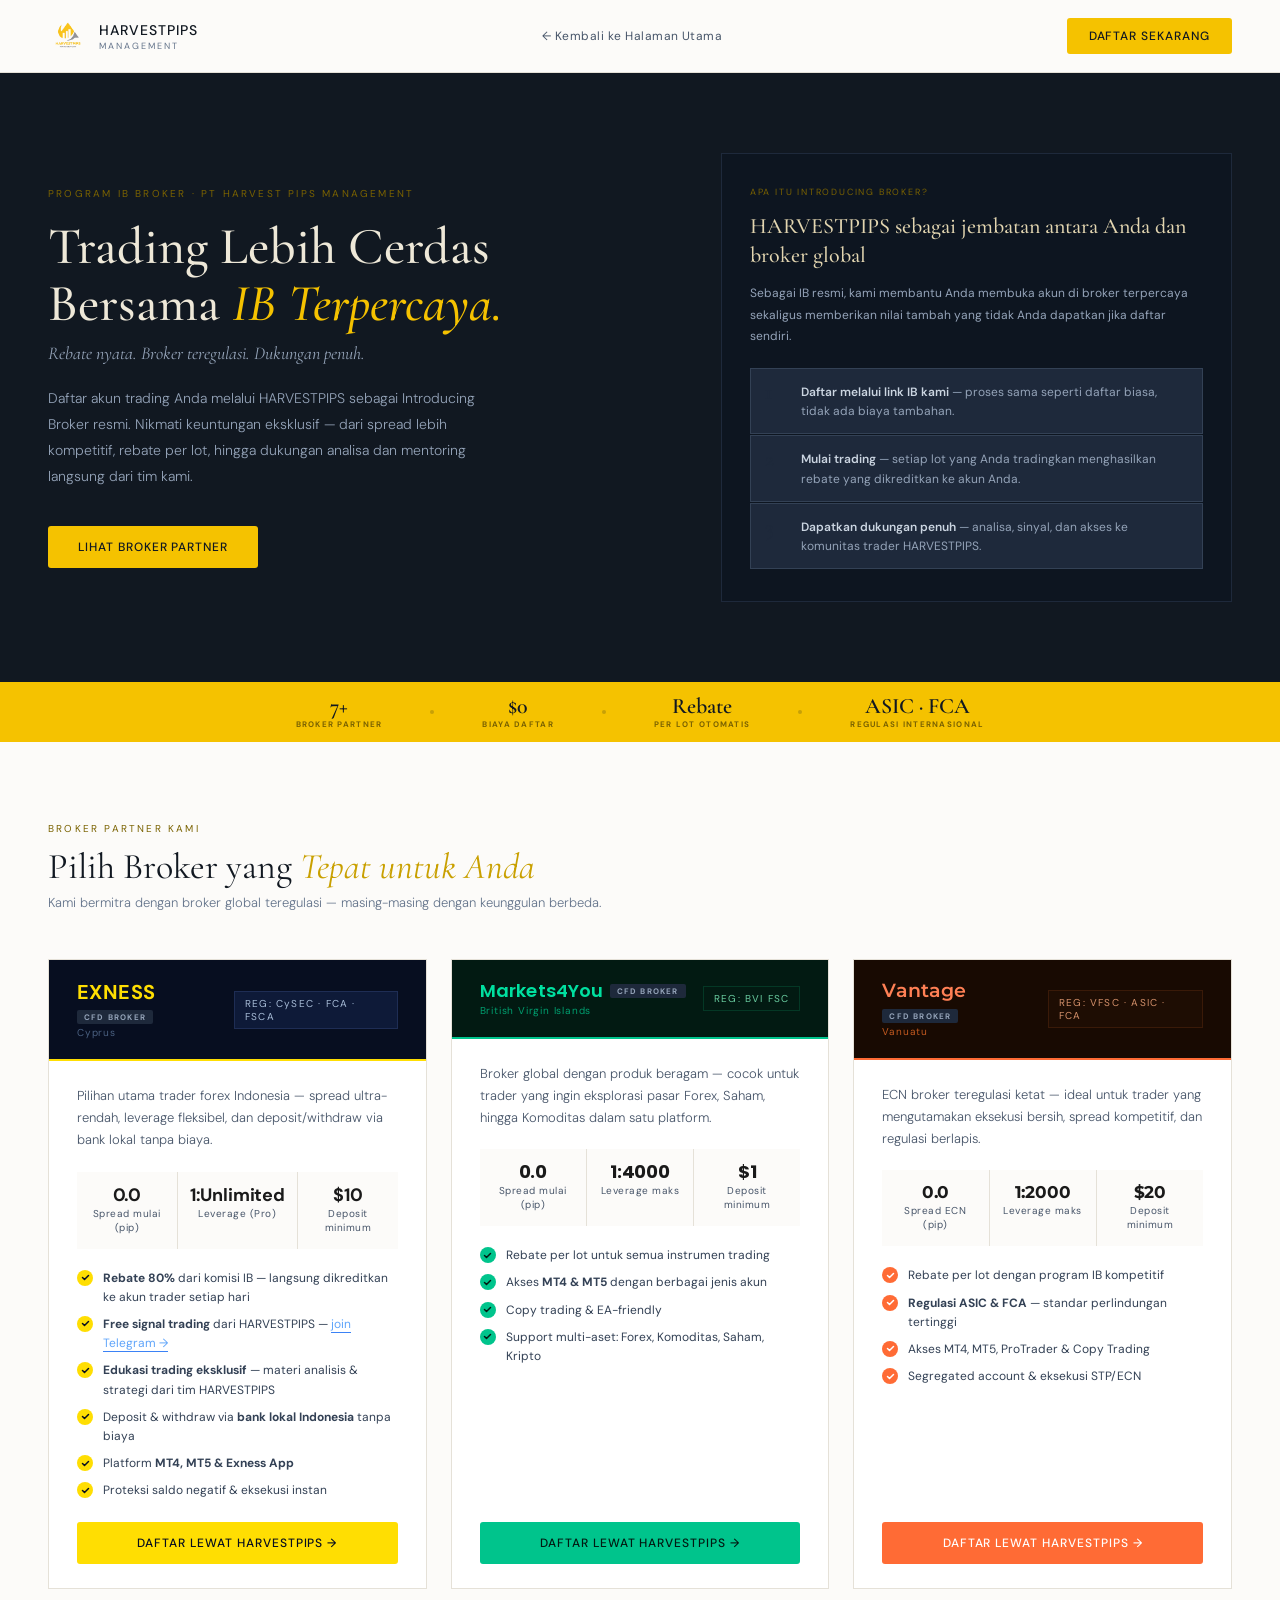
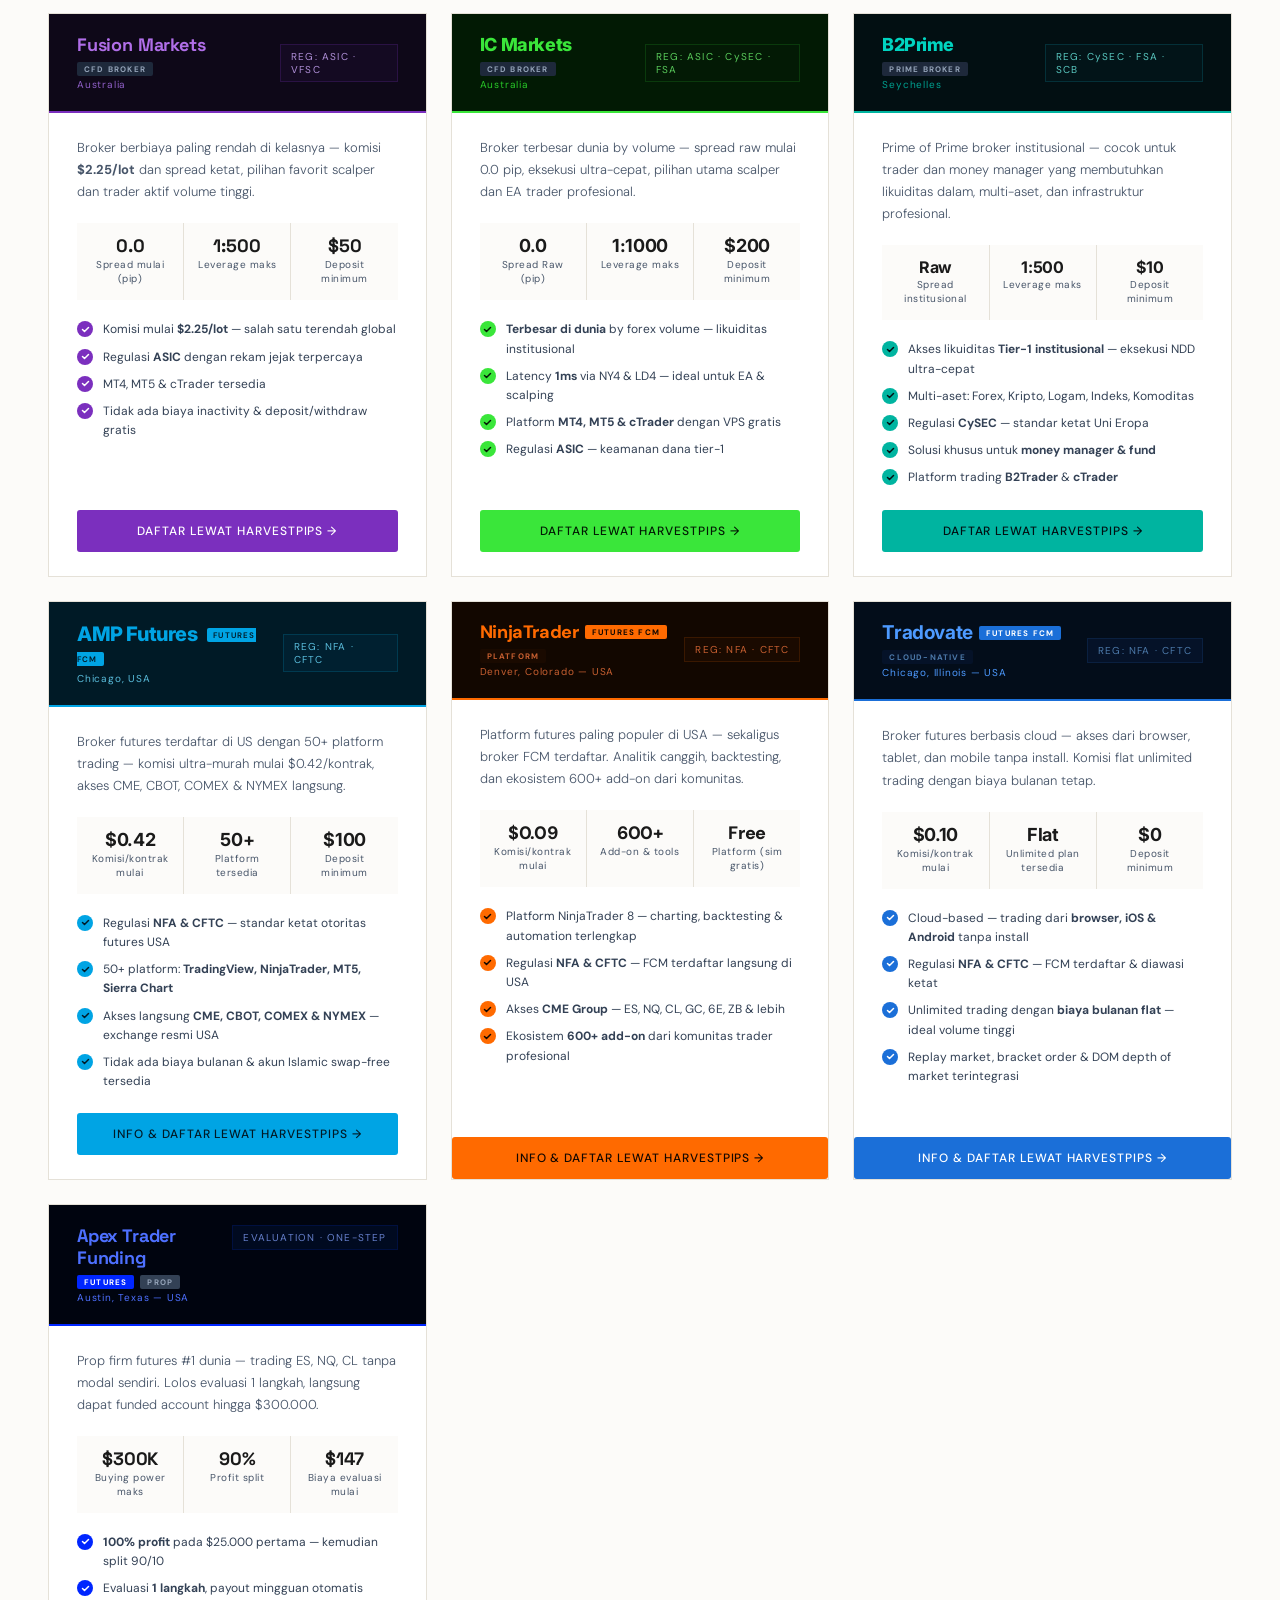
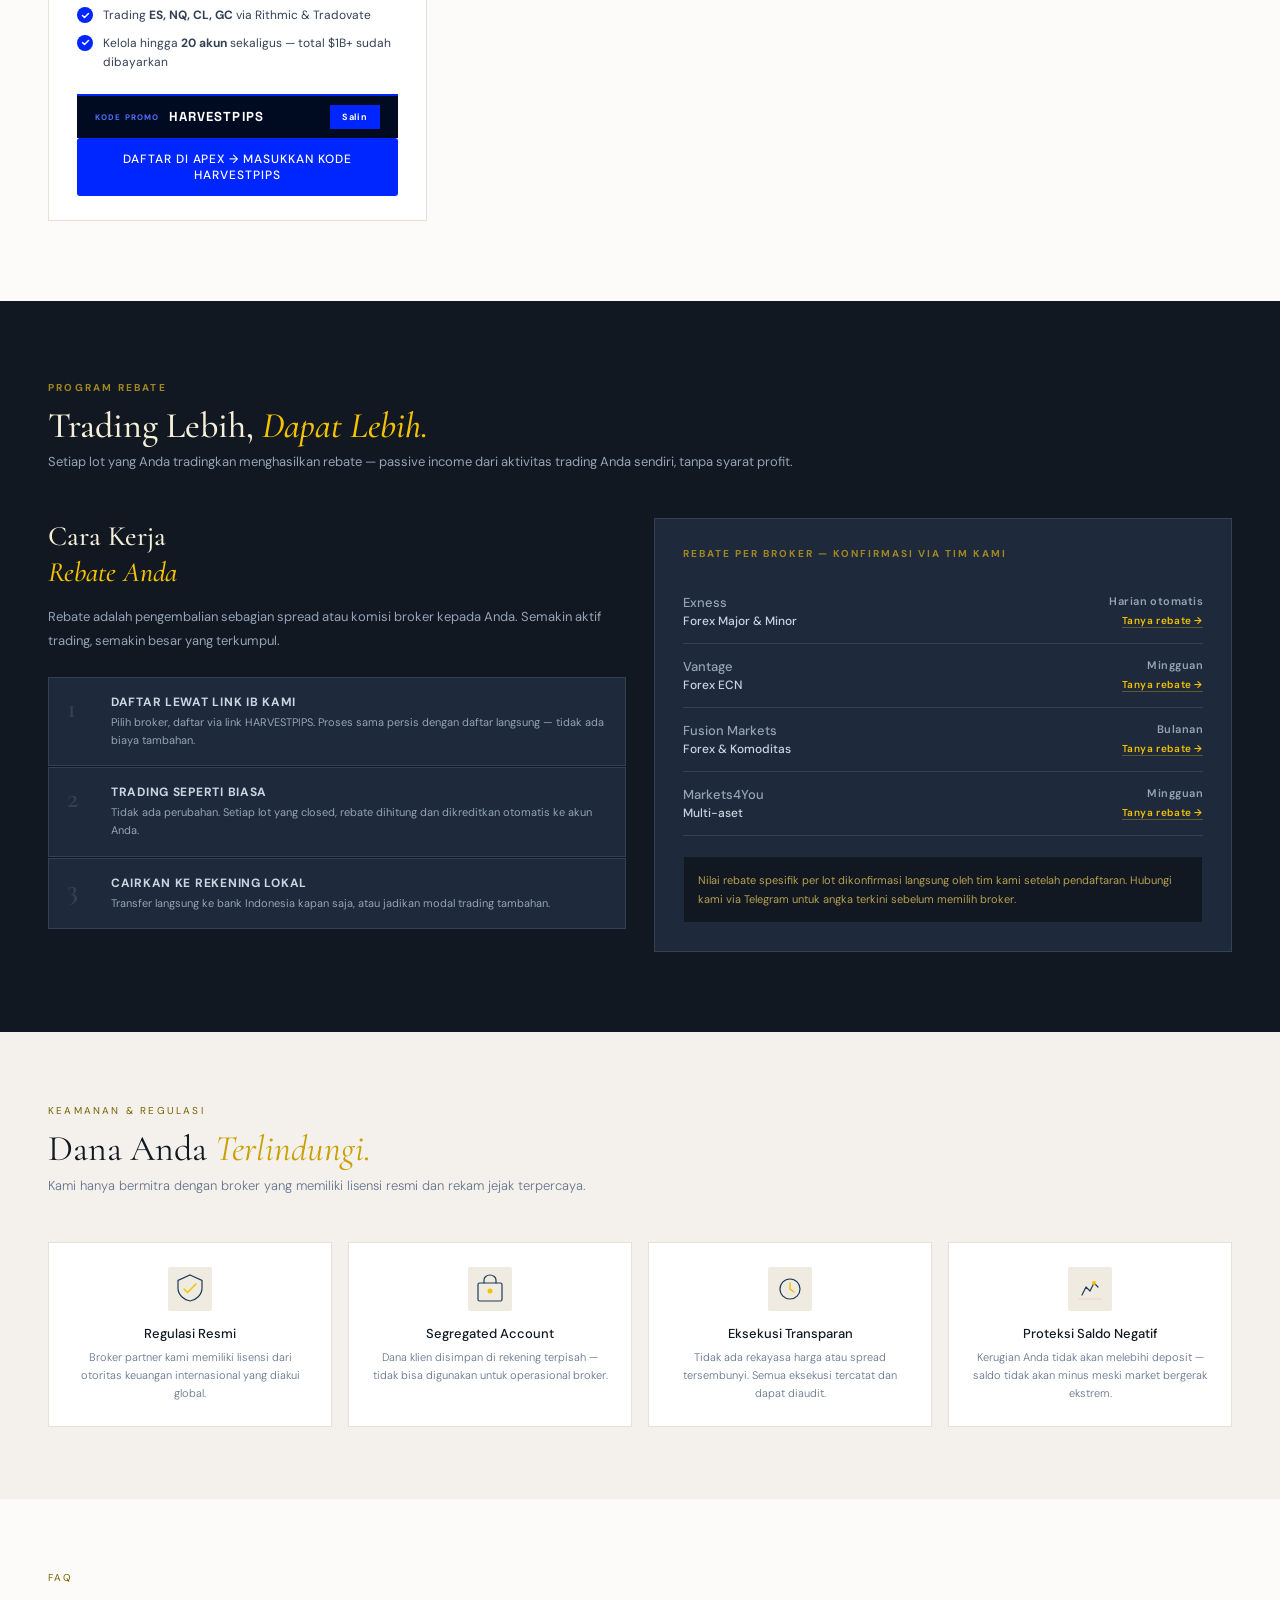
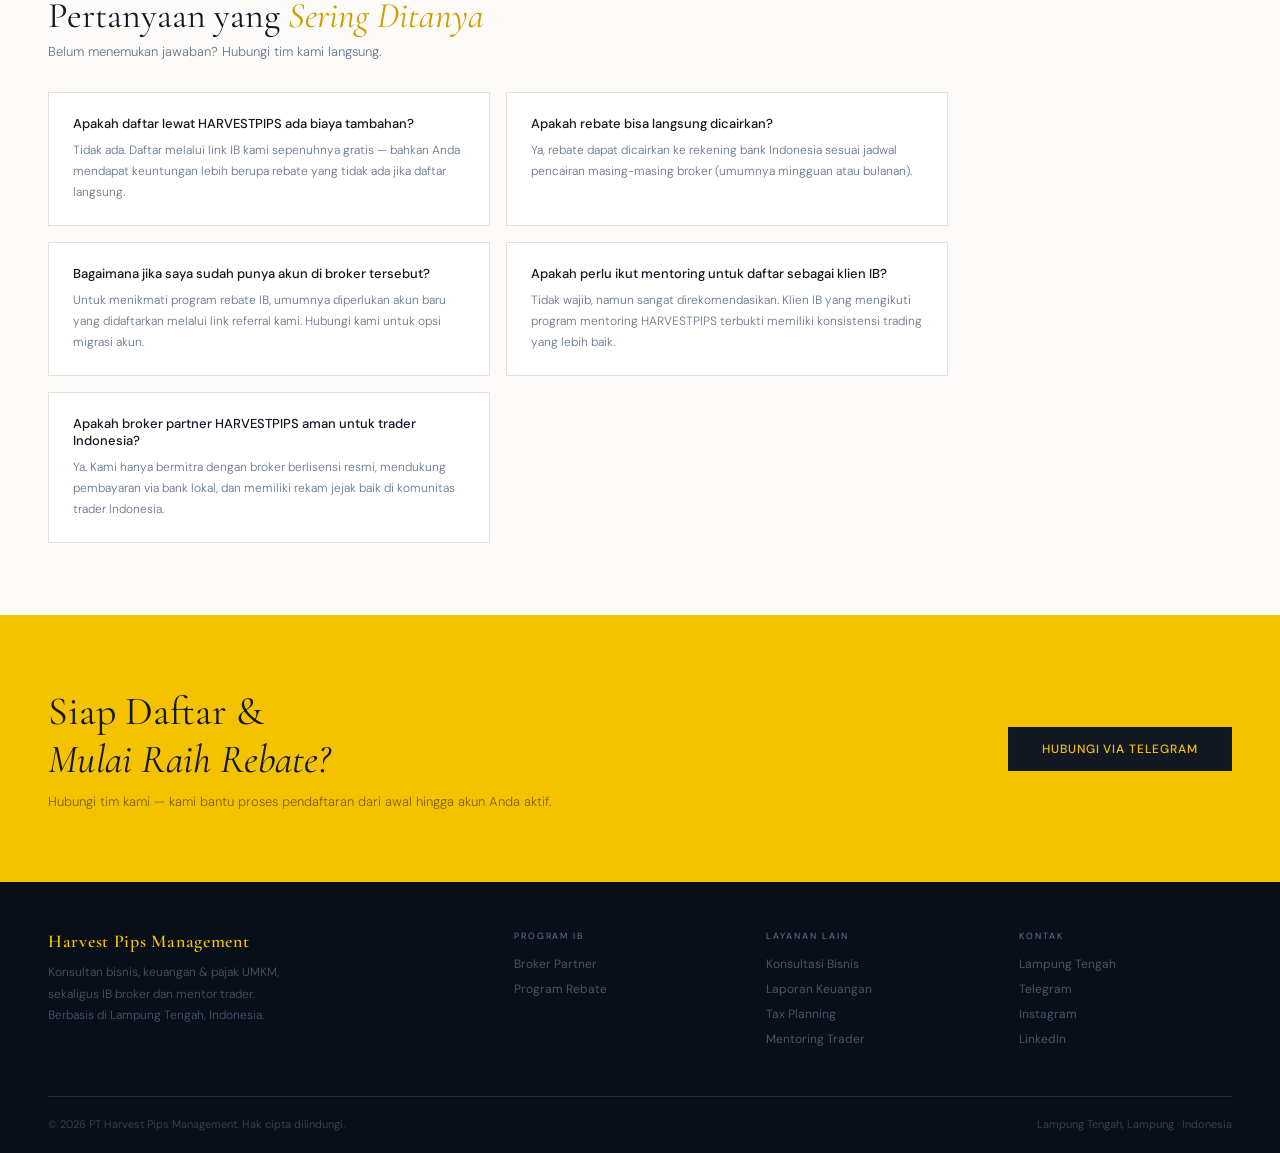
==== public/ib-broker.html @ 9d8c5330 "Update ib-broker.html" ====
<!DOCTYPE html>
<html lang="id">
<head>
  <meta charset="UTF-8" />
  <meta name="viewport" content="width=device-width, initial-scale=1.0" />
  <title>Program IB Broker — PT Harvest Pips Management</title>
  <meta name="description" content="Daftar trading melalui Harvest Pips Management sebagai Introducing Broker resmi. Dapatkan rebate, spread kompetitif, dan dukungan penuh dari tim profesional." />
  <link rel="preconnect" href="https://fonts.googleapis.com" />
  <link rel="preconnect" href="https://fonts.gstatic.com" crossorigin />
  <link href="https://fonts.googleapis.com/css2?family=Cormorant+Garamond:ital,wght@0,400;0,500;0,600;1,400;1,600&family=DM+Sans:opsz,wght@9..40,300;9..40,400;9..40,500;9..40,700;9..40,800&family=Barlow+Condensed:wght@700;800&family=Poppins:wght@600;700&family=Montserrat:wght@700;800&family=Space+Grotesk:wght@600;700&family=Inter:wght@600;700;800&display=swap" rel="stylesheet" />

  <style>
    *, *::before, *::after { box-sizing: border-box; margin: 0; padding: 0; }
    html { scroll-behavior: smooth; }
    body {
      font-family: 'DM Sans', sans-serif;
      background: var(--cream);
      color: #1A1A1A;
      -webkit-font-smoothing: antialiased;
    }
    a { text-decoration: none; color: inherit; }
    button { cursor: pointer; font-family: inherit; border: none; }

    :root {
      --gold: #F5C200;
      --gold-dim: #C9A000;
      --gold-muted: #7A6200;
      --gold-pale: #FDF8E6;
      --cream: #FCFBF9;
      --cream-dark: #F4F1EC;
      --cream-border: #E5E1D8;
      --green-dark: #1E4A14;
      --green-darker: #163810;
      --green-txt: #6AAA50;
      --dark: #111821;
      --dark2: #1E293B;
      --dark3: #334155;
      --mid: #475569;
      --muted: #64748B;
      --faint: #94A3B8;
      --radius: 3px;
    }

    @keyframes fadeUp {
      from { opacity: 0; transform: translateY(22px); }
      to   { opacity: 1; transform: translateY(0); }
    }
    @keyframes barGrow { from { width: 0; } }
    .au { animation: fadeUp 0.7s ease both; }
    .d1 { animation-delay: 0.1s; }
    .d2 { animation-delay: 0.22s; }
    .d3 { animation-delay: 0.34s; }
    .d4 { animation-delay: 0.46s; }

    /* NAV */
    .nav {
      position: sticky; top: 0; z-index: 100;
      display: flex; align-items: center; justify-content: space-between;
      padding: 16px 48px;
      background: rgba(252,251,249,0.97); backdrop-filter: blur(10px);
      border-bottom: 0.5px solid var(--cream-border);
    }
    .logo { display: flex; align-items: center; gap: 11px; }
    .logo-mark {
      width: 40px; height: 40px;
      display: flex; align-items: center; justify-content: center;
      flex-shrink: 0;
    }
    .logo-name { font-size: 14px; font-weight: 500; letter-spacing: 0.07em; color: var(--dark); }
    .logo-sub  { font-size: 9px; letter-spacing: 0.22em; color: var(--muted); display: block; margin-top: 1px; }
    .nav-back {
      font-size: 12px; color: var(--mid); letter-spacing: 0.04em;
      display: flex; align-items: center; gap: 6px;
      transition: color 0.2s;
    }
    .nav-back:hover { color: var(--dark); }
    .btn-nav {
      background: var(--gold); color: var(--dark);
      font-size: 12px; font-weight: 500; letter-spacing: 0.08em;
      padding: 10px 22px; border-radius: var(--radius);
      transition: background 0.2s;
    }
    .btn-nav:hover { background: var(--gold-dim); }

    /* HERO IB */
    .ib-hero {
      background: var(--dark);
      padding: 80px 48px;
      display: grid; grid-template-columns: 1.1fr 0.9fr;
      gap: 48px; align-items: center;
      min-height: 420px;
    }
    .ib-hero-eyebrow { font-size: 10px; letter-spacing: 0.22em; color: var(--gold-muted); margin-bottom: 18px; }
    .ib-hero-h1 {
      font-family: 'Cormorant Garamond', serif;
      font-size: 52px; font-weight: 500; color: #EEE8D8;
      line-height: 1.1; margin-bottom: 10px;
    }
    .ib-hero-h1 em { font-style: italic; color: var(--gold); }
    .ib-hero-tagline {
      font-family: 'Cormorant Garamond', serif;
      font-size: 18px; font-style: italic; color: #94A3B8;
      margin-bottom: 22px;
    }
    .ib-hero-desc { font-size: 14px; color: #94A3B8; line-height: 1.85; font-weight: 300; margin-bottom: 36px; max-width: 460px; }
    .ib-hero-btns { display: flex; gap: 12px; flex-wrap: wrap; }
    .btn-gold {
      background: var(--gold); color: var(--dark);
      font-size: 12px; font-weight: 500; letter-spacing: 0.08em;
      padding: 13px 30px; border-radius: var(--radius);
      transition: background 0.2s, transform 0.15s;
    }
    .btn-gold:hover { background: var(--gold-dim); transform: translateY(-1px); }
    .btn-ghost-dark {
      background: transparent; color: #94A3B8;
      font-size: 12px; letter-spacing: 0.06em;
      padding: 13px 28px; border: 1px solid #2D4060;
      border-radius: var(--radius); transition: border-color 0.2s, color 0.2s;
    }
    .btn-ghost-dark:hover { border-color: #64748B; color: #ccc; }

    /* IB hero right — what is IB */
    .ib-what {
      background: #0D1520; border: 0.5px solid #1E293B;
      padding: 32px 28px;
    }
    .ib-what-label { font-size: 9px; letter-spacing: 0.2em; color: var(--gold-muted); margin-bottom: 14px; }
    .ib-what-title {
      font-family: 'Cormorant Garamond', serif;
      font-size: 22px; font-weight: 500; color: #E2D5B0;
      margin-bottom: 14px; line-height: 1.3;
    }
    .ib-what-desc { font-size: 12px; color: #94A3B8; line-height: 1.8; font-weight: 400; margin-bottom: 20px; }
    .ib-flow { display: flex; flex-direction: column; gap: 1px; }
    .ib-flow-step {
      display: flex; align-items: flex-start; gap: 14px;
      background: #1E293B; padding: 12px 14px;
      border: 0.5px solid #334155;
    }
    .ib-flow-num {
      font-family: 'Cormorant Garamond', serif;
      font-size: 22px; font-weight: 600; color: #1E293B;
      line-height: 1; flex-shrink: 0; width: 22px;
    }
    .ib-flow-txt { font-size: 12px; color: #94A3B8; line-height: 1.6; padding-top: 2px; }
    .ib-flow-txt strong { color: #CBD5E1; font-weight: 600; }

    /* STRIP */
    .strip {
      background: var(--gold); padding: 13px 48px;
      display: flex; align-items: center; justify-content: center;
      gap: 24px; flex-wrap: wrap;
    }
    .s-item { display: flex; flex-direction: column; align-items: center; }
    .s-n    { font-family: 'Cormorant Garamond', serif; font-size: 22px; font-weight: 600; color: var(--dark); line-height: 1; }
    .s-l    { font-size: 8px; letter-spacing: 0.16em; color: var(--gold-muted); font-weight: 700; margin-top: 2px; }
    .s-dot  { width: 4px; height: 4px; background: var(--dark); border-radius: 50%; opacity: 0.2; flex-shrink: 0; margin: 0 24px; align-self: center; }

    /* SECTION COMMON */
    .sec { padding: 80px 48px; }
    .sec-cream { background: var(--cream); }
    .sec-dark  { background: #111821; }
    .sec-green  { background: #0A1019; }
    .sec-eyebrow { font-size: 10px; letter-spacing: 0.22em; color: var(--gold-muted); margin-bottom: 10px; }
    .sec-eyebrow-light { font-size: 10px; letter-spacing: 0.22em; color: #A08820; font-weight: 700; margin-bottom: 10px; }
    .sec-h {
      font-family: 'Cormorant Garamond', serif;
      font-size: 36px; font-weight: 400; color: var(--dark);
      line-height: 1.2; margin-bottom: 6px;
    }
    .sec-h em { font-style: italic; color: var(--gold-dim); }
    .sec-h-light {
      font-family: 'Cormorant Garamond', serif;
      font-size: 36px; font-weight: 500; color: #F5EED8;
      line-height: 1.2; margin-bottom: 6px;
    }
    .sec-h-light em { font-style: italic; color: var(--gold); }
    .sec-sub { font-size: 13px; color: var(--muted); font-weight: 300; margin-bottom: 48px; }
    .sec-sub-light { font-size: 13px; color: #94A3B8; font-weight: 400; margin-bottom: 48px; }

    /* BROKER CARDS */
    .broker-grid { display: grid; grid-template-columns: repeat(auto-fill, minmax(340px, 1fr)); gap: 24px; align-items: stretch; }
    .broker-card {
      background: #fff; border: 0.5px solid var(--cream-border);
      overflow: hidden; transition: box-shadow 0.2s, border-color 0.2s;
      display: flex; flex-direction: column;
    }
    .broker-card:hover { box-shadow: 0 6px 24px rgba(0,0,0,0.08); border-color: var(--gold-dim); }
    .broker-card-header {
      background: var(--dark); padding: 20px 28px;
      display: flex; align-items: center; justify-content: space-between;
    }
    .broker-header-left { display: flex; align-items: center; gap: 10px; }
    .broker-header-left > div { display: flex; flex-direction: column; justify-content: center; }
    .broker-logo {
      width: 28px; height: 28px; border-radius: 6px;
      object-fit: contain; flex-shrink: 0;
      background: rgba(255,255,255,0.06);
    }
    .broker-name {
      font-family: 'Cormorant Garamond', serif;
      font-size: 24px; font-weight: 600; color: var(--gold);
    }
    /* Exness — judul pakai DM Sans bold, gaya brand mereka */
    .broker-card[data-broker="exness"] .broker-name {
      font-family: 'DM Sans', sans-serif;
      font-size: 20px;
      font-weight: 800;
      letter-spacing: -0.02em;
      text-transform: uppercase;
    }
    /* Markets4You — semua angka stat pakai Poppins */
    .broker-card[data-broker="m4y"] .b-stat-n {
      font-family: 'Poppins', sans-serif;
      font-weight: 700;
      font-size: 18px;
      letter-spacing: -0.01em;
      color: #1A1A1A;
    }
    /* Markets4You — Poppins SemiBold, clean geometric seperti brand mereka */
    .broker-card[data-broker="m4y"] .broker-name {
      font-family: 'Poppins', sans-serif;
      font-size: 18px;
      font-weight: 700;
      letter-spacing: -0.01em;
    }
    /* Vantage — Montserrat Bold, sporty dan modern sesuai brand mereka */
    .broker-card[data-broker="vantage"] .broker-name {
      font-family: 'Montserrat', sans-serif;
      font-size: 19px;
      font-weight: 800;
      letter-spacing: 0.01em;
    }
    .broker-card[data-broker="vantage"] .b-stat-n {
      font-family: 'Montserrat', sans-serif;
      font-weight: 700;
      font-size: 17px;
      letter-spacing: -0.01em;
      color: #1A1A1A;
    }
    .broker-location {
      font-size: 10px;
      letter-spacing: 0.08em;
      color: #4A6080;
      margin-top: 2px;
      font-family: 'DM Sans', sans-serif;
      font-weight: 400;
    }
    .broker-reg {
      font-size: 10px; letter-spacing: 0.12em;
      color: #64748B; background: #162033;
      border: 0.5px solid #243348; padding: 5px 10px;
    }
    .broker-card-body { padding: 24px 28px; display: flex; flex-direction: column; flex: 1; }
    .broker-tagline { font-size: 13px; color: var(--mid); font-weight: 300; margin-bottom: 20px; line-height: 1.7; }
    .broker-stats { display: grid; grid-template-columns: repeat(3, 1fr); gap: 1px; background: var(--cream-border); margin-bottom: 20px; }
    .b-stat { background: var(--cream); padding: 14px 12px; text-align: center; }
    .b-stat-n { font-family: 'Cormorant Garamond', serif; font-size: 22px; font-weight: 600; color: var(--dark); line-height: 1; margin-bottom: 3px; }
    .b-stat-l { font-size: 10px; color: var(--mid); letter-spacing: 0.05em; line-height: 1.4; }
    .broker-benefits { display: flex; flex-direction: column; gap: 8px; margin-bottom: 22px; flex: 1; }
    .b-benefit { display: flex; align-items: flex-start; gap: 10px; }
    .b-check {
      width: 16px; height: 16px; background: var(--gold); border-radius: 50%;
      display: flex; align-items: center; justify-content: center; flex-shrink: 0; margin-top: 1px;
    }
    .b-check svg { width: 9px; height: 9px; }
    .b-benefit-txt { font-size: 12px; color: #334155; line-height: 1.6; }
    .broker-cta {
      background: var(--gold); color: var(--dark);
      font-size: 12px; font-weight: 500; letter-spacing: 0.08em;
      padding: 13px 24px; width: 100%; text-align: center;
      border-radius: var(--radius); transition: background 0.2s;
      display: block;
    }
    .broker-cta:hover { background: var(--gold-dim); }

    /* REBATE SECTION */
    .rebate-layout { display: grid; grid-template-columns: 1fr 1fr; gap: 28px; align-items: start; }
    .rebate-explain { }
    .rebate-explain-title {
      font-family: 'Cormorant Garamond', serif;
      font-size: 28px; font-weight: 500; color: #F5EED8;
      margin-bottom: 14px; line-height: 1.3;
    }
    .rebate-explain-title em { font-style: italic; color: var(--gold); }
    .rebate-explain-desc { font-size: 13px; color: #94A3B8; line-height: 1.85; font-weight: 400; margin-bottom: 24px; }
    .rebate-how { display: flex; flex-direction: column; gap: 1px; }
    .r-step { background: #1E293B; border: 0.5px solid #334155; padding: 16px 18px; display: flex; gap: 16px; align-items: flex-start; }
    .r-step-n {
      font-family: 'Cormorant Garamond', serif;
      font-size: 28px; font-weight: 600; color: #334155;
      line-height: 1; flex-shrink: 0; width: 28px;
    }
    .r-step-title { font-size: 12px; font-weight: 700; color: #CBD5E1; margin-bottom: 3px; letter-spacing: 0.06em; }
    .r-step-desc  { font-size: 11px; color: #94A3B8; line-height: 1.65; }

    .rebate-card { background: #1E293B; border: 0.5px solid #334155; padding: 28px; }
    .rebate-card-title { font-size: 10px; letter-spacing: 0.2em; color: #A08820; font-weight: 700; margin-bottom: 20px; }
    .rebate-row {
      display: flex; align-items: center; justify-content: space-between;
      padding: 14px 0; border-bottom: 0.5px solid #334155;
    }
    .rebate-row:last-child { border-bottom: none; padding-bottom: 0; }
    .rebate-row-label { font-size: 12px; color: #CBD5E1; font-weight: 500; }
    .rebate-row-label strong { display: block; font-size: 13px; color: #94A3B8; font-weight: 500; margin-bottom: 2px; }
    .rebate-row-val { font-family: 'Cormorant Garamond', serif; font-size: 26px; font-weight: 600; color: var(--gold); }
    .rebate-row-unit { font-size: 10px; color: #444; font-family: 'DM Sans', sans-serif; display: block; text-align: right; margin-top: 2px; }
    .rebate-bar { height: 2px; background: #334155; margin-top: 8px; border-radius: 1px; overflow: hidden; }
    .rebate-fill { height: 100%; background: var(--gold); border-radius: 1px; animation: barGrow 1.2s ease both; animation-delay: 0.4s; }
    .rebate-note { margin-top: 20px; padding: 14px; background: #111821; border: 0.5px solid #1E293B; }
    .rebate-note p { font-size: 11px; color: #B8A050; line-height: 1.7; }


    /* REGULATION */
    .reg-section { padding: 72px 48px; background: var(--cream-dark); }
    .reg-grid { display: grid; grid-template-columns: repeat(4, 1fr); gap: 16px; }
    .reg-card {
      background: #fff; border: 0.5px solid var(--cream-border);
      padding: 24px 20px; text-align: center;
      transition: border-color 0.2s;
    }
    .reg-card:hover { border-color: var(--gold-dim); }
    .reg-icon { width: 44px; height: 44px; margin: 0 auto 14px; }
    .reg-title { font-size: 13px; font-weight: 500; color: var(--dark); margin-bottom: 6px; }
    .reg-desc  { font-size: 11px; color: var(--muted); line-height: 1.65; font-weight: 300; }

    /* FAQ */
    .faq-section { padding: 72px 48px; background: var(--cream); }
    .faq-grid { display: grid; grid-template-columns: 1fr 1fr; gap: 16px; max-width: 900px; }
    .faq-item { background: #fff; border: 0.5px solid var(--cream-border); padding: 22px 24px; }
    .faq-q { font-size: 13px; font-weight: 500; color: var(--dark); margin-bottom: 8px; }
    .faq-a { font-size: 12px; color: var(--muted); line-height: 1.75; font-weight: 300; }

    /* CTA */
    .cta {
      background: var(--gold); padding: 72px 48px;
      display: grid; grid-template-columns: 1fr auto;
      align-items: center; gap: 48px;
    }
    .cta-h {
      font-family: 'Cormorant Garamond', serif;
      font-size: 40px; font-weight: 400; color: var(--dark); line-height: 1.2;
    }
    .cta-h em { font-style: italic; }
    .cta-sub { font-size: 13px; color: var(--gold-muted); margin-top: 10px; font-weight: 300; }
    .cta-btns { display: flex; gap: 12px; flex-shrink: 0; flex-wrap: wrap; }
    .cta-btn1 {
      background: var(--dark); color: var(--gold);
      font-size: 12px; font-weight: 500; letter-spacing: 0.08em;
      padding: 14px 34px; transition: opacity 0.2s;
    }
    .cta-btn1:hover { opacity: 0.85; }
    .cta-btn2 {
      background: transparent; color: var(--dark);
      font-size: 12px; letter-spacing: 0.08em;
      padding: 14px 28px; border: 1.5px solid var(--dark);
      transition: background 0.2s, color 0.2s;
    }
    .cta-btn2:hover { background: var(--dark); color: var(--gold); }

    /* FOOTER */
    .footer { background: #090F18; padding: 48px 48px 22px; }
    .footer-grid { display: grid; grid-template-columns: 2fr 1fr 1fr 1fr; gap: 40px; margin-bottom: 40px; }
    .ft-brand { font-family: 'Cormorant Garamond', serif; font-size: 18px; font-weight: 600; color: var(--gold); letter-spacing: 0.04em; margin-bottom: 10px; }
    .ft-tagline { font-size: 12px; color: #475569; line-height: 1.8; font-weight: 300; }
    .ft-col-h { font-size: 9px; letter-spacing: 0.22em; color: #64748B; margin-bottom: 14px; }
    .ft-link { display: block; font-size: 12px; color: #475569; margin-bottom: 9px; transition: color 0.2s; }
    .ft-link:hover { color: var(--gold); }
    .footer-bot { border-top: 0.5px solid #1E293B; padding-top: 20px; display: flex; justify-content: space-between; flex-wrap: wrap; gap: 8px; }
    .ft-copy { font-size: 11px; color: #334155; }

    /* BROKER BRAND ACCENTS — warna brand resmi masing-masing */

    /* Exness — Kuning ikonik #FFDE02 di atas navy gelap #070E20 */
    .broker-card[data-broker="exness"] .broker-card-header {
      background: #070E20;
      border-bottom: 2px solid #FFDE02;
    }
    .broker-card[data-broker="exness"] .broker-name { color: #FFDE02; font-weight: 700; letter-spacing: 0.02em; }
    .broker-card[data-broker="exness"] .broker-reg { background: #0E1A38; border-color: #1E2D54; color: #A8BDD8; }
    .broker-card[data-broker="exness"] .broker-cta { background: #FFDE02; color: #070E20; }
    .broker-card[data-broker="exness"] .broker-cta:hover { background: #E6CC00; }
    .broker-card[data-broker="exness"] .b-check { background: #FFDE02; }
    .broker-card[data-broker="exness"] .b-check svg path { stroke: #070E20; }

    /* Vantage — Oranye khas #FF6B35 (brand resmi Vantage Markets) */
    .broker-card[data-broker="vantage"] .broker-card-header {
      background: #180A02;
      border-bottom: 2px solid #FF6B35;
    }
    .broker-card[data-broker="vantage"] .broker-name { color: #FF8055; font-weight: 600; }
    .broker-card[data-broker="vantage"] .broker-reg { background: #1E0D03; border-color: #3A1A08; color: #D4906A; }
    .broker-card[data-broker="vantage"] .broker-cta { background: #FF6B35; color: #fff; }
    .broker-card[data-broker="vantage"] .broker-cta:hover { background: #E5561F; }
    .broker-card[data-broker="vantage"] .b-check { background: #FF6B35; }
    .broker-card[data-broker="vantage"] .b-check svg path { stroke: #fff; }

    /* Markets4You — Hijau cerah Phoenix #3DDC84 / teal-green brand baru */
    .broker-card[data-broker="m4y"] .broker-card-header {
      background: #021A12;
      border-bottom: 2px solid #00C48C;
    }
    .broker-card[data-broker="m4y"] .broker-name { color: #00E0A0; font-weight: 600; letter-spacing: 0.01em; }
    .broker-card[data-broker="m4y"] .broker-reg { background: #021A12; border-color: #043825; color: #6ACCA0; }
    .broker-card[data-broker="m4y"] .broker-cta { background: #00C48C; color: #021A12; }
    .broker-card[data-broker="m4y"] .broker-cta:hover { background: #00A876; }
    .broker-card[data-broker="m4y"] .b-check { background: #00C48C; }
    .broker-card[data-broker="m4y"] .b-check svg path { stroke: #021A12; }

    /* Fusion Markets — Ungu khas #7B2FBE (warna ikon live chat & brand mereka) */
    .broker-card[data-broker="fusion"] .broker-card-header {
      background: #0E0818;
      border-bottom: 2px solid #7B2FBE;
    }
    .broker-card[data-broker="fusion"] .broker-name { color: #B06EE8; font-weight: 600; }
    .broker-card[data-broker="fusion"] .broker-reg { background: #140A22; border-color: #2A1244; color: #B090D8; }
    .broker-card[data-broker="fusion"] .broker-cta { background: #7B2FBE; color: #fff; }
    .broker-card[data-broker="fusion"] .broker-cta:hover { background: #6520A0; }
    .broker-card[data-broker="fusion"] .b-check { background: #7B2FBE; }
    .broker-card[data-broker="fusion"] .b-check svg path { stroke: #fff; }

    /* B2Prime — Hijau-putih clean, #00D4AA / teal institusional dari brand B2 Group */
    .broker-card[data-broker="b2prime"] .broker-card-header {
      background: #020F12;
      border-bottom: 2px solid #00B4A0;
    }
    .broker-card[data-broker="b2prime"] .broker-name { color: #00D4C0; font-weight: 700; letter-spacing: 0.04em; }
    .broker-card[data-broker="b2prime"] .broker-reg { background: #021418; border-color: #043038; color: #5AC8C0; }
    .broker-card[data-broker="b2prime"] .broker-cta { background: #00B4A0; color: #020F12; }
    .broker-card[data-broker="b2prime"] .broker-cta:hover { background: #009888; }
    .broker-card[data-broker="b2prime"] .b-check { background: #00B4A0; }
    .broker-card[data-broker="b2prime"] .b-check svg path { stroke: #020F12; }

    /* Exness stat number — sans-serif bersih, angka 1 tidak mirip romawi */
    .broker-card[data-broker="vantage"] .broker-location { color: #C45A20; }
    .broker-card[data-broker="m4y"] .broker-location { color: #00A070; }
    /* Fusion Markets — Space Grotesk, edgy & modern */
    .broker-card[data-broker="fusion"] .broker-name {
      font-family: 'Space Grotesk', sans-serif;
      font-size: 18px; font-weight: 700; letter-spacing: -0.01em;
    }
    .broker-card[data-broker="fusion"] .b-stat-n {
      font-family: 'Space Grotesk', sans-serif;
      font-weight: 700; font-size: 18px; color: #1A1A1A;
    }
    .broker-card[data-broker="fusion"] .broker-location { color: #9060C8; }
    /* B2Prime — Inter Bold, techy & institusional sesuai brand mereka */
    .broker-card[data-broker="b2prime"] .broker-name {
      font-family: 'Inter', sans-serif;
      font-size: 18px; font-weight: 800; letter-spacing: -0.03em;
    }
    .broker-card[data-broker="b2prime"] .b-stat-n {
      font-family: 'Inter', sans-serif;
      font-weight: 700; font-size: 16px; color: #1A1A1A; letter-spacing: -0.02em;
    }
    .broker-card[data-broker="b2prime"] .broker-location { color: #00A090; }
    .broker-card[data-broker="exness"] .b-stat-n {
      font-family: 'DM Sans', sans-serif;
      font-weight: 700;
      font-size: 18px;
      letter-spacing: -0.01em;
      color: #1A1A1A;
    }
    .exness-stat {
      font-family: 'DM Sans', sans-serif;
      font-weight: 700;
      font-size: 18px;
      letter-spacing: -0.01em;
      color: #1A1A1A;
      line-height: 1;
    }

    /* PROP FIRM CARD VARIANTS */
    /* IC Markets — Malachite Green #3AE63A (official brand color) */
    .broker-card[data-broker="icmarkets"] .broker-card-header { background: #021A04; border-bottom: 2px solid #3AE63A; }
    .broker-card[data-broker="icmarkets"] .broker-name { color: #3AE63A; font-family: 'Inter', sans-serif; font-size: 18px; font-weight: 800; letter-spacing: -0.02em; }
    .broker-card[data-broker="icmarkets"] .broker-reg { background: #031A05; border-color: #0A3A0C; color: #5ACC5C; }
    .broker-card[data-broker="icmarkets"] .broker-cta { background: #3AE63A; color: #021A04; }
    .broker-card[data-broker="icmarkets"] .broker-cta:hover { background: #28C828; }
    .broker-card[data-broker="icmarkets"] .b-check { background: #3AE63A; }
    .broker-card[data-broker="icmarkets"] .b-check svg path { stroke: #021A04; }
    .broker-card[data-broker="icmarkets"] .broker-location { color: #28C828; }
    .broker-card[data-broker="icmarkets"] .b-stat-n { font-family: 'Inter', sans-serif; font-weight: 700; font-size: 18px; color: #1A1A1A; letter-spacing: -0.02em; }
    /* NinjaTrader — Safety Orange #FF6A00 (official rebrand 2023) */
    .broker-card[data-broker="ninjatrader"] .broker-card-header { background: #120700; border-bottom: 2px solid #FF6A00; }
    .broker-card[data-broker="ninjatrader"] .broker-name { color: #FF6A00; font-family: 'DM Sans', sans-serif; font-size: 18px; font-weight: 800; letter-spacing: -0.02em; }
    .broker-card[data-broker="ninjatrader"] .broker-reg { background: #1A0A00; border-color: #3A1800; color: #C86030; }
    .broker-card[data-broker="ninjatrader"] .broker-cta { background: #FF6A00; color: #120700; }
    .broker-card[data-broker="ninjatrader"] .broker-cta:hover { background: #DD5500; }
    .broker-card[data-broker="ninjatrader"] .b-check { background: #FF6A00; }
    .broker-card[data-broker="ninjatrader"] .b-check svg path { stroke: #120700; }
    .broker-card[data-broker="ninjatrader"] .broker-location { color: #C86030; }
    .broker-card[data-broker="ninjatrader"] .b-stat-n { font-family: 'DM Sans', sans-serif; font-weight: 800; font-size: 18px; color: #1A1A1A; letter-spacing: -0.02em; }

    /* Tradovate — Blue #1B6FD8 (official brand color from Brandfetch) */
    .broker-card[data-broker="tradovate"] .broker-card-header { background: #030D1A; border-bottom: 2px solid #1B6FD8; }
    .broker-card[data-broker="tradovate"] .broker-name { color: #4D9AFF; font-family: 'Inter', sans-serif; font-size: 19px; font-weight: 700; letter-spacing: -0.02em; }
    .broker-card[data-broker="tradovate"] .broker-reg { background: #051228; border-color: #0A2040; color: #4D7AAA; }
    .broker-card[data-broker="tradovate"] .broker-cta { background: #1B6FD8; color: #fff; }
    .broker-card[data-broker="tradovate"] .broker-cta:hover { background: #1458B0; }
    .broker-card[data-broker="tradovate"] .b-check { background: #1B6FD8; }
    .broker-card[data-broker="tradovate"] .b-check svg path { stroke: #fff; }
    .broker-card[data-broker="tradovate"] .broker-location { color: #4D9AFF; }
    .broker-card[data-broker="tradovate"] .b-stat-n { font-family: 'Inter', sans-serif; font-weight: 700; font-size: 18px; color: #1A1A1A; letter-spacing: -0.02em; }

    /* Apex Trader Funding — Electric Blue #0026FF (official brand color from Brandfetch) */
    .broker-card[data-broker="apex"] .broker-card-header { background: #00040F; border-bottom: 2px solid #0026FF; }
    .broker-card[data-broker="apex"] .broker-name { color: #4D70FF; font-family: 'Space Grotesk', sans-serif; font-size: 18px; font-weight: 700; letter-spacing: -0.01em; }
    .broker-card[data-broker="apex"] .broker-reg { background: #000A20; border-color: #001040; color: #6680CC; }
    .broker-card[data-broker="apex"] .broker-cta { background: #0026FF; color: #fff; }
    .broker-card[data-broker="apex"] .broker-cta:hover { background: #0018CC; }
    .broker-card[data-broker="apex"] .b-check { background: #0026FF; }
    .broker-card[data-broker="apex"] .b-check svg path { stroke: #fff; }
    .broker-card[data-broker="apex"] .broker-location { color: #4D70FF; }
    .broker-card[data-broker="apex"] .b-stat-n { font-family: 'Space Grotesk', sans-serif; font-weight: 700; font-size: 18px; color: #1A1A1A; letter-spacing: -0.01em; }
    /* AMP Futures — Cerulean #00A4E4 (official brand color from Brandfetch) */
    .broker-card[data-broker="amp"] .broker-card-header { background: #001A26; border-bottom: 2px solid #00A4E4; }
    .broker-card[data-broker="amp"] .broker-name { color: #00A4E4; font-family: 'Inter', sans-serif; font-size: 20px; font-weight: 800; letter-spacing: -0.02em; }
    .broker-card[data-broker="amp"] .broker-reg { background: #002030; border-color: #003A50; color: #5ABEDD; }
    .broker-card[data-broker="amp"] .broker-cta { background: #00A4E4; color: #001A26; }
    .broker-card[data-broker="amp"] .broker-cta:hover { background: #0088C0; }
    .broker-card[data-broker="amp"] .b-check { background: #00A4E4; }
    .broker-card[data-broker="amp"] .b-check svg path { stroke: #001A26; }
    .broker-card[data-broker="amp"] .broker-location { color: #5ABEDD; }
    .broker-card[data-broker="amp"] .b-stat-n { font-family: 'Inter', sans-serif; font-weight: 700; font-size: 18px; color: #1A1A1A; letter-spacing: -0.02em; }

    @media (max-width: 900px) {
      .nav { padding: 16px 24px; }
      .ib-hero { grid-template-columns: 1fr; padding: 48px 24px; }
      .ib-hero-h1 { font-size: 38px; }
      .strip { padding: 12px 24px; gap: 14px; }
      .s-dot { display: none; }
      .sec { padding: 56px 24px; }
      .broker-grid { grid-template-columns: 1fr; }
      .rebate-layout { grid-template-columns: 1fr; }
      .reg-section { padding: 56px 24px; }
      .reg-grid { grid-template-columns: 1fr 1fr; }
      .faq-section { padding: 56px 24px; }
      .faq-grid { grid-template-columns: 1fr; }
      .cta { grid-template-columns: 1fr; gap: 28px; padding: 52px 24px; }
      .cta-h { font-size: 30px; }
      .footer { padding: 44px 24px 20px; }
      .footer-grid { grid-template-columns: 1fr 1fr; gap: 28px; }
    }
  </style>
</head>
<body>

  <!-- NAV -->
  <nav class="nav">
    <div class="logo">
      <div class="logo-mark">
        <img src="./logo.png" alt="HARVESTPIPS Logo" style="width:40px;height:40px;object-fit:contain;display:block;" />
      </div>
      <div>
        <div class="logo-name">HARVESTPIPS</div>
        <span class="logo-sub">MANAGEMENT</span>
      </div>
    </div>
    <a href="/" class="nav-back">← Kembali ke Halaman Utama</a>
    <button class="btn-nav" onclick="document.getElementById('daftar').scrollIntoView({behavior:'smooth'})">DAFTAR SEKARANG</button>
  </nav>

  <!-- HERO -->
  <section class="ib-hero">
    <div>
      <div class="ib-hero-eyebrow au">PROGRAM IB BROKER · PT HARVEST PIPS MANAGEMENT</div>
      <h1 class="ib-hero-h1 au d1">Trading Lebih Cerdas<br>Bersama <em>IB Terpercaya.</em></h1>
      <div class="ib-hero-tagline au d2">Rebate nyata. Broker teregulasi. Dukungan penuh.</div>
      <p class="ib-hero-desc au d3">Daftar akun trading Anda melalui HARVESTPIPS sebagai Introducing Broker resmi. Nikmati keuntungan eksklusif — dari spread lebih kompetitif, rebate per lot, hingga dukungan analisa dan mentoring langsung dari tim kami.</p>
      <div class="ib-hero-btns au d4">
        <button class="btn-gold" onclick="document.getElementById('broker').scrollIntoView({behavior:'smooth'})">LIHAT BROKER PARTNER</button>
      </div>
    </div>
    <div class="ib-what au d2">
      <div class="ib-what-label">APA ITU INTRODUCING BROKER?</div>
      <div class="ib-what-title">HARVESTPIPS sebagai jembatan antara Anda dan broker global</div>
      <div class="ib-what-desc">Sebagai IB resmi, kami membantu Anda membuka akun di broker terpercaya sekaligus memberikan nilai tambah yang tidak Anda dapatkan jika daftar sendiri.</div>
      <div class="ib-flow">
        <div class="ib-flow-step">
          <div class="ib-flow-num">1</div>
          <div class="ib-flow-txt"><strong>Daftar melalui link IB kami</strong> — proses sama seperti daftar biasa, tidak ada biaya tambahan.</div>
        </div>
        <div class="ib-flow-step">
          <div class="ib-flow-num">2</div>
          <div class="ib-flow-txt"><strong>Mulai trading</strong> — setiap lot yang Anda tradingkan menghasilkan rebate yang dikreditkan ke akun Anda.</div>
        </div>
        <div class="ib-flow-step">
          <div class="ib-flow-num">3</div>
          <div class="ib-flow-txt"><strong>Dapatkan dukungan penuh</strong> — analisa, sinyal, dan akses ke komunitas trader HARVESTPIPS.</div>
        </div>
      </div>
    </div>
  </section>

  <!-- STRIP -->
  <div class="strip">
    <div class="s-item"><div class="s-n">7+</div><div class="s-l">BROKER PARTNER</div></div>
    <div class="s-dot"></div>
    <div class="s-item"><div class="s-n">$0</div><div class="s-l">BIAYA DAFTAR</div></div>
    <div class="s-dot"></div>
    <div class="s-item"><div class="s-n">Rebate</div><div class="s-l">PER LOT OTOMATIS</div></div>
    <div class="s-dot"></div>
    <div class="s-item"><div class="s-n">ASIC · FCA</div><div class="s-l">REGULASI INTERNASIONAL</div></div>
  </div>

  <!-- BROKER PARTNERS -->
  <section class="sec sec-cream" id="broker">
    <div class="sec-eyebrow">BROKER PARTNER KAMI</div>
    <h2 class="sec-h">Pilih Broker yang <em>Tepat untuk Anda</em></h2>
    <div class="sec-sub">Kami bermitra dengan broker global teregulasi — masing-masing dengan keunggulan berbeda.</div>
    <div class="broker-grid">
      <div class="broker-card" data-broker="exness">
        <div class="broker-card-header">
          <div class="broker-header-left">
            <img class="broker-logo" src="https://logo.clearbit.com/exness.com" alt="Exness" onerror="this.style.display='none'">
            <div>
              <div style="display:flex;align-items:center;gap:6px;flex-wrap:wrap;">
                <div class="broker-name" style="line-height:1.2;">Exness</div>
                <span style="font-size:8px;letter-spacing:0.15em;background:#1E293B;color:#94A3B8;padding:2px 7px;border-radius:2px;font-family:'DM Sans',sans-serif;font-weight:700;white-space:nowrap;">CFD BROKER</span>
              </div>
              <div class="broker-location">Cyprus</div>
            </div>
          </div>
          <div class="broker-reg">REG: CySEC · FCA · FSCA</div>
        </div>
        <div class="broker-card-body">
          <p class="broker-tagline">Pilihan utama trader forex Indonesia — spread ultra-rendah, leverage fleksibel, dan deposit/withdraw via bank lokal tanpa biaya.</p>
          <div class="broker-stats"><div class="b-stat"><div class="b-stat-n">0.0</div><div class="b-stat-l">Spread mulai (pip)</div></div><div class="b-stat"><div class="b-stat-n exness-stat">1:Unlimited</div><div class="b-stat-l">Leverage (Pro)</div></div><div class="b-stat"><div class="b-stat-n">$10</div><div class="b-stat-l">Deposit minimum</div></div></div>
          <div class="broker-benefits">
            <div class="b-benefit">
              <div class="b-check"><svg viewBox="0 0 9 9" fill="none"><path d="M1.5 4.5L3.5 6.5L7.5 2.5" stroke="#1A1A1A" stroke-width="1.5" stroke-linecap="round" stroke-linejoin="round"/></svg></div>
              <div class="b-benefit-txt"><strong>Rebate 80%</strong> dari komisi IB — langsung dikreditkan ke akun trader setiap hari</div>
            </div>
            <div class="b-benefit">
              <div class="b-check"><svg viewBox="0 0 9 9" fill="none"><path d="M1.5 4.5L3.5 6.5L7.5 2.5" stroke="#1A1A1A" stroke-width="1.5" stroke-linecap="round" stroke-linejoin="round"/></svg></div>
              <div class="b-benefit-txt"><strong>Free signal trading</strong> dari HARVESTPIPS — <a href="https://t.me/harvestpips" target="_blank" style="color:#60A5FA;text-decoration:none;border-bottom:1px solid #3B82F6;">join Telegram →</a></div>
            </div>
            <div class="b-benefit">
              <div class="b-check"><svg viewBox="0 0 9 9" fill="none"><path d="M1.5 4.5L3.5 6.5L7.5 2.5" stroke="#1A1A1A" stroke-width="1.5" stroke-linecap="round" stroke-linejoin="round"/></svg></div>
              <div class="b-benefit-txt"><strong>Edukasi trading eksklusif</strong> — materi analisis & strategi dari tim HARVESTPIPS</div>
            </div>
            <div class="b-benefit">
              <div class="b-check"><svg viewBox="0 0 9 9" fill="none"><path d="M1.5 4.5L3.5 6.5L7.5 2.5" stroke="#1A1A1A" stroke-width="1.5" stroke-linecap="round" stroke-linejoin="round"/></svg></div>
              <div class="b-benefit-txt">Deposit & withdraw via <strong>bank lokal Indonesia</strong> tanpa biaya</div>
            </div>
            <div class="b-benefit">
              <div class="b-check"><svg viewBox="0 0 9 9" fill="none"><path d="M1.5 4.5L3.5 6.5L7.5 2.5" stroke="#1A1A1A" stroke-width="1.5" stroke-linecap="round" stroke-linejoin="round"/></svg></div>
              <div class="b-benefit-txt">Platform <strong>MT4, MT5 & Exness App</strong></div>
            </div>
            <div class="b-benefit">
              <div class="b-check"><svg viewBox="0 0 9 9" fill="none"><path d="M1.5 4.5L3.5 6.5L7.5 2.5" stroke="#1A1A1A" stroke-width="1.5" stroke-linecap="round" stroke-linejoin="round"/></svg></div>
              <div class="b-benefit-txt">Proteksi saldo negatif & eksekusi instan</div>
            </div>
          </div>
          <a href="https://one.exnessonelink.com/a/m87xxpykcj/?campaign=26677" target="_blank" class="broker-cta">DAFTAR LEWAT HARVESTPIPS →</a>
        </div>
      </div>
      <div class="broker-card" data-broker="m4y">
        <div class="broker-card-header">
          <div class="broker-header-left">
            <img class="broker-logo" src="https://logo.clearbit.com/markets4you.com" alt="Markets4You" onerror="this.style.display='none'">
            <div>
              <div style="display:flex;align-items:center;gap:6px;flex-wrap:wrap;">
                <div class="broker-name" style="line-height:1.2;">Markets4You</div>
                <span style="font-size:8px;letter-spacing:0.15em;background:#1E293B;color:#94A3B8;padding:2px 7px;border-radius:2px;font-family:'DM Sans',sans-serif;font-weight:700;white-space:nowrap;">CFD BROKER</span>
              </div>
              <div class="broker-location">British Virgin Islands</div>
            </div>
          </div>
          <div class="broker-reg">REG: BVI FSC</div>
        </div>
        <div class="broker-card-body">
          <p class="broker-tagline">Broker global dengan produk beragam — cocok untuk trader yang ingin eksplorasi pasar Forex, Saham, hingga Komoditas dalam satu platform.</p>
          <div class="broker-stats"><div class="b-stat"><div class="b-stat-n">0.0</div><div class="b-stat-l">Spread mulai (pip)</div></div><div class="b-stat"><div class="b-stat-n">1:4000</div><div class="b-stat-l">Leverage maks</div></div><div class="b-stat"><div class="b-stat-n">$1</div><div class="b-stat-l">Deposit minimum</div></div></div>
          <div class="broker-benefits">
            <div class="b-benefit">
              <div class="b-check"><svg viewBox="0 0 9 9" fill="none"><path d="M1.5 4.5L3.5 6.5L7.5 2.5" stroke="#1A1A1A" stroke-width="1.5" stroke-linecap="round" stroke-linejoin="round"/></svg></div>
              <div class="b-benefit-txt">Rebate per lot untuk semua instrumen trading</div>
            </div>
            <div class="b-benefit">
              <div class="b-check"><svg viewBox="0 0 9 9" fill="none"><path d="M1.5 4.5L3.5 6.5L7.5 2.5" stroke="#1A1A1A" stroke-width="1.5" stroke-linecap="round" stroke-linejoin="round"/></svg></div>
              <div class="b-benefit-txt">Akses <strong>MT4 & MT5</strong> dengan berbagai jenis akun</div>
            </div>
            <div class="b-benefit">
              <div class="b-check"><svg viewBox="0 0 9 9" fill="none"><path d="M1.5 4.5L3.5 6.5L7.5 2.5" stroke="#1A1A1A" stroke-width="1.5" stroke-linecap="round" stroke-linejoin="round"/></svg></div>
              <div class="b-benefit-txt">Copy trading & EA-friendly</div>
            </div>
            <div class="b-benefit">
              <div class="b-check"><svg viewBox="0 0 9 9" fill="none"><path d="M1.5 4.5L3.5 6.5L7.5 2.5" stroke="#1A1A1A" stroke-width="1.5" stroke-linecap="round" stroke-linejoin="round"/></svg></div>
              <div class="b-benefit-txt">Support multi-aset: Forex, Komoditas, Saham, Kripto</div>
            </div>
          </div>
          <a href="https://t.me/harvestpips_com" target="_blank" class="broker-cta">DAFTAR LEWAT HARVESTPIPS →</a>
        </div>
      </div>
      <div class="broker-card" data-broker="vantage">
        <div class="broker-card-header">
          <div class="broker-header-left">
            <img class="broker-logo" src="https://logo.clearbit.com/vantagemarkets.com" alt="Vantage" onerror="this.style.display='none'">
            <div>
              <div style="display:flex;align-items:center;gap:6px;flex-wrap:wrap;">
                <div class="broker-name" style="line-height:1.2;">Vantage</div>
                <span style="font-size:8px;letter-spacing:0.15em;background:#1E293B;color:#94A3B8;padding:2px 7px;border-radius:2px;font-family:'DM Sans',sans-serif;font-weight:700;white-space:nowrap;">CFD BROKER</span>
              </div>
              <div class="broker-location">Vanuatu</div>
            </div>
          </div>
          <div class="broker-reg">REG: VFSC · ASIC · FCA</div>
        </div>
        <div class="broker-card-body">
          <p class="broker-tagline">ECN broker teregulasi ketat — ideal untuk trader yang mengutamakan eksekusi bersih, spread kompetitif, dan regulasi berlapis.</p>
          <div class="broker-stats"><div class="b-stat"><div class="b-stat-n">0.0</div><div class="b-stat-l">Spread ECN (pip)</div></div><div class="b-stat"><div class="b-stat-n">1:2000</div><div class="b-stat-l">Leverage maks</div></div><div class="b-stat"><div class="b-stat-n">$20</div><div class="b-stat-l">Deposit minimum</div></div></div>
          <div class="broker-benefits">
            <div class="b-benefit">
              <div class="b-check"><svg viewBox="0 0 9 9" fill="none"><path d="M1.5 4.5L3.5 6.5L7.5 2.5" stroke="#1A1A1A" stroke-width="1.5" stroke-linecap="round" stroke-linejoin="round"/></svg></div>
              <div class="b-benefit-txt">Rebate per lot dengan program IB kompetitif</div>
            </div>
            <div class="b-benefit">
              <div class="b-check"><svg viewBox="0 0 9 9" fill="none"><path d="M1.5 4.5L3.5 6.5L7.5 2.5" stroke="#1A1A1A" stroke-width="1.5" stroke-linecap="round" stroke-linejoin="round"/></svg></div>
              <div class="b-benefit-txt"><strong>Regulasi ASIC & FCA</strong> — standar perlindungan tertinggi</div>
            </div>
            <div class="b-benefit">
              <div class="b-check"><svg viewBox="0 0 9 9" fill="none"><path d="M1.5 4.5L3.5 6.5L7.5 2.5" stroke="#1A1A1A" stroke-width="1.5" stroke-linecap="round" stroke-linejoin="round"/></svg></div>
              <div class="b-benefit-txt">Akses MT4, MT5, ProTrader & Copy Trading</div>
            </div>
            <div class="b-benefit">
              <div class="b-check"><svg viewBox="0 0 9 9" fill="none"><path d="M1.5 4.5L3.5 6.5L7.5 2.5" stroke="#1A1A1A" stroke-width="1.5" stroke-linecap="round" stroke-linejoin="round"/></svg></div>
              <div class="b-benefit-txt">Segregated account & eksekusi STP/ECN</div>
            </div>
          </div>
          <a href="https://t.me/harvestpips_com" target="_blank" class="broker-cta">DAFTAR LEWAT HARVESTPIPS →</a>
        </div>
      </div>
      <div class="broker-card" data-broker="fusion">
        <div class="broker-card-header">
          <div class="broker-header-left">
            <img class="broker-logo" src="https://logo.clearbit.com/fusionmarkets.com" alt="Fusion Markets" onerror="this.style.display='none'">
            <div>
              <div style="display:flex;align-items:center;gap:6px;flex-wrap:wrap;">
                <div class="broker-name" style="line-height:1.2;">Fusion Markets</div>
                <span style="font-size:8px;letter-spacing:0.15em;background:#1E293B;color:#94A3B8;padding:2px 7px;border-radius:2px;font-family:'DM Sans',sans-serif;font-weight:700;white-space:nowrap;">CFD BROKER</span>
              </div>
              <div class="broker-location">Australia</div>
            </div>
          </div>
          <div class="broker-reg">REG: ASIC · VFSC</div>
        </div>
        <div class="broker-card-body">
          <p class="broker-tagline">Broker berbiaya paling rendah di kelasnya — komisi <strong>$2.25/lot</strong> dan spread ketat, pilihan favorit scalper dan trader aktif volume tinggi.</p>
          <div class="broker-stats"><div class="b-stat"><div class="b-stat-n">0.0</div><div class="b-stat-l">Spread mulai (pip)</div></div><div class="b-stat"><div class="b-stat-n">1:500</div><div class="b-stat-l">Leverage maks</div></div><div class="b-stat"><div class="b-stat-n">$50</div><div class="b-stat-l">Deposit minimum</div></div></div>
          <div class="broker-benefits">
            <div class="b-benefit">
              <div class="b-check"><svg viewBox="0 0 9 9" fill="none"><path d="M1.5 4.5L3.5 6.5L7.5 2.5" stroke="#1A1A1A" stroke-width="1.5" stroke-linecap="round" stroke-linejoin="round"/></svg></div>
              <div class="b-benefit-txt">Komisi mulai <strong>$2.25/lot</strong> — salah satu terendah global</div>
            </div>
            <div class="b-benefit">
              <div class="b-check"><svg viewBox="0 0 9 9" fill="none"><path d="M1.5 4.5L3.5 6.5L7.5 2.5" stroke="#1A1A1A" stroke-width="1.5" stroke-linecap="round" stroke-linejoin="round"/></svg></div>
              <div class="b-benefit-txt">Regulasi <strong>ASIC</strong> dengan rekam jejak terpercaya</div>
            </div>
            <div class="b-benefit">
              <div class="b-check"><svg viewBox="0 0 9 9" fill="none"><path d="M1.5 4.5L3.5 6.5L7.5 2.5" stroke="#1A1A1A" stroke-width="1.5" stroke-linecap="round" stroke-linejoin="round"/></svg></div>
              <div class="b-benefit-txt">MT4, MT5 & cTrader tersedia</div>
            </div>
            <div class="b-benefit">
              <div class="b-check"><svg viewBox="0 0 9 9" fill="none"><path d="M1.5 4.5L3.5 6.5L7.5 2.5" stroke="#1A1A1A" stroke-width="1.5" stroke-linecap="round" stroke-linejoin="round"/></svg></div>
              <div class="b-benefit-txt">Tidak ada biaya inactivity & deposit/withdraw gratis</div>
            </div>
          </div>
          <a href="https://t.me/harvestpips_com" target="_blank" class="broker-cta">DAFTAR LEWAT HARVESTPIPS →</a>
        </div>
      </div>
      <!-- IC MARKETS -->
      <div class="broker-card" data-broker="icmarkets">
        <div class="broker-card-header">
          <div class="broker-header-left">
            <img class="broker-logo" src="https://logo.clearbit.com/icmarkets.com" alt="IC Markets" onerror="this.style.display='none'">
            <div>
              <div style="display:flex;align-items:center;gap:6px;flex-wrap:wrap;">
                <div class="broker-name" style="line-height:1.2;">IC Markets</div>
                <span style="font-size:8px;letter-spacing:0.15em;background:#1E293B;color:#94A3B8;padding:2px 7px;border-radius:2px;font-family:'DM Sans',sans-serif;font-weight:700;white-space:nowrap;">CFD BROKER</span>
              </div>
              <div class="broker-location">Australia</div>
            </div>
          </div>
          <div class="broker-reg">REG: ASIC · CySEC · FSA</div>
        </div>
        <div class="broker-card-body">
          <p class="broker-tagline">Broker terbesar dunia by volume — spread raw mulai 0.0 pip, eksekusi ultra-cepat, pilihan utama scalper dan EA trader profesional.</p>
          <div class="broker-stats">
            <div class="b-stat"><div class="b-stat-n">0.0</div><div class="b-stat-l">Spread Raw (pip)</div></div>
            <div class="b-stat"><div class="b-stat-n">1:1000</div><div class="b-stat-l">Leverage maks</div></div>
            <div class="b-stat"><div class="b-stat-n">$200</div><div class="b-stat-l">Deposit minimum</div></div>
          </div>
          <div class="broker-benefits">
            <div class="b-benefit">
              <div class="b-check"><svg viewBox="0 0 9 9" fill="none"><path d="M1.5 4.5L3.5 6.5L7.5 2.5" stroke="#fff" stroke-width="1.5" stroke-linecap="round" stroke-linejoin="round"/></svg></div>
              <div class="b-benefit-txt"><strong>Terbesar di dunia</strong> by forex volume — likuiditas institusional</div>
            </div>
            <div class="b-benefit">
              <div class="b-check"><svg viewBox="0 0 9 9" fill="none"><path d="M1.5 4.5L3.5 6.5L7.5 2.5" stroke="#fff" stroke-width="1.5" stroke-linecap="round" stroke-linejoin="round"/></svg></div>
              <div class="b-benefit-txt">Latency <strong>1ms</strong> via NY4 & LD4 — ideal untuk EA & scalping</div>
            </div>
            <div class="b-benefit">
              <div class="b-check"><svg viewBox="0 0 9 9" fill="none"><path d="M1.5 4.5L3.5 6.5L7.5 2.5" stroke="#fff" stroke-width="1.5" stroke-linecap="round" stroke-linejoin="round"/></svg></div>
              <div class="b-benefit-txt">Platform <strong>MT4, MT5 & cTrader</strong> dengan VPS gratis</div>
            </div>
            <div class="b-benefit">
              <div class="b-check"><svg viewBox="0 0 9 9" fill="none"><path d="M1.5 4.5L3.5 6.5L7.5 2.5" stroke="#fff" stroke-width="1.5" stroke-linecap="round" stroke-linejoin="round"/></svg></div>
              <div class="b-benefit-txt">Regulasi <strong>ASIC</strong> — keamanan dana tier-1</div>
            </div>
          </div>
          <a href="https://t.me/harvestpips_com" target="_blank" class="broker-cta">DAFTAR LEWAT HARVESTPIPS →</a>
        </div>
      </div>

      <div class="broker-card" data-broker="b2prime">
        <div class="broker-card-header">
          <div class="broker-header-left">
            <img class="broker-logo" src="https://logo.clearbit.com/b2prime.com" alt="B2Prime" onerror="this.style.display='none'">
            <div>
              <div style="display:flex;align-items:center;gap:6px;flex-wrap:wrap;">
                <div class="broker-name" style="line-height:1.2;">B2Prime</div>
                <span style="font-size:8px;letter-spacing:0.15em;background:#1E293B;color:#94A3B8;padding:2px 7px;border-radius:2px;font-family:'DM Sans',sans-serif;font-weight:700;white-space:nowrap;">PRIME BROKER</span>
              </div>
              <div class="broker-location">Seychelles</div>
            </div>
          </div>
          <div class="broker-reg">REG: CySEC · FSA · SCB</div>
        </div>
        <div class="broker-card-body">
          <p class="broker-tagline">Prime of Prime broker institusional — cocok untuk trader dan money manager yang membutuhkan likuiditas dalam, multi-aset, dan infrastruktur profesional.</p>
          <div class="broker-stats"><div class="b-stat"><div class="b-stat-n">Raw</div><div class="b-stat-l">Spread institusional</div></div><div class="b-stat"><div class="b-stat-n">1:500</div><div class="b-stat-l">Leverage maks</div></div><div class="b-stat"><div class="b-stat-n">$10</div><div class="b-stat-l">Deposit minimum</div></div></div>
          <div class="broker-benefits">
            <div class="b-benefit">
              <div class="b-check"><svg viewBox="0 0 9 9" fill="none"><path d="M1.5 4.5L3.5 6.5L7.5 2.5" stroke="#020F12" stroke-width="1.5" stroke-linecap="round" stroke-linejoin="round"/></svg></div>
              <div class="b-benefit-txt">Akses likuiditas <strong>Tier-1 institusional</strong> — eksekusi NDD ultra-cepat</div>
            </div>
            <div class="b-benefit">
              <div class="b-check"><svg viewBox="0 0 9 9" fill="none"><path d="M1.5 4.5L3.5 6.5L7.5 2.5" stroke="#020F12" stroke-width="1.5" stroke-linecap="round" stroke-linejoin="round"/></svg></div>
              <div class="b-benefit-txt">Multi-aset: Forex, Kripto, Logam, Indeks, Komoditas</div>
            </div>
            <div class="b-benefit">
              <div class="b-check"><svg viewBox="0 0 9 9" fill="none"><path d="M1.5 4.5L3.5 6.5L7.5 2.5" stroke="#020F12" stroke-width="1.5" stroke-linecap="round" stroke-linejoin="round"/></svg></div>
              <div class="b-benefit-txt">Regulasi <strong>CySEC</strong> — standar ketat Uni Eropa</div>
            </div>
            <div class="b-benefit">
              <div class="b-check"><svg viewBox="0 0 9 9" fill="none"><path d="M1.5 4.5L3.5 6.5L7.5 2.5" stroke="#020F12" stroke-width="1.5" stroke-linecap="round" stroke-linejoin="round"/></svg></div>
              <div class="b-benefit-txt">Solusi khusus untuk <strong>money manager & fund</strong></div>
            </div>
            <div class="b-benefit">
              <div class="b-check"><svg viewBox="0 0 9 9" fill="none"><path d="M1.5 4.5L3.5 6.5L7.5 2.5" stroke="#020F12" stroke-width="1.5" stroke-linecap="round" stroke-linejoin="round"/></svg></div>
              <div class="b-benefit-txt">Platform trading <strong>B2Trader</strong> & <strong>cTrader</strong></div>
            </div>
          </div>
          <a href="https://t.me/harvestpips_com" target="_blank" class="broker-cta">DAFTAR LEWAT HARVESTPIPS →</a>
        </div>
      </div>

      <!-- AMP FUTURES — USA FCM BROKER -->
      <div class="broker-card" data-broker="amp">
        <div class="broker-card-header">
          <div class="broker-header-left">
            <img class="broker-logo" src="https://logo.clearbit.com/ampfutures.com" alt="AMP Futures" onerror="this.style.display='none'">
            <div>
              <div class="broker-name">AMP Futures <span style="font-size:8px;letter-spacing:0.15em;background:#00A4E4;color:#001A26;padding:2px 6px;margin-left:6px;vertical-align:middle;border-radius:2px;font-family:'DM Sans',sans-serif;font-weight:600;">FUTURES FCM</span></div>
              <div class="broker-location">Chicago, USA</div>
            </div>
          </div>
          <div class="broker-reg">REG: NFA · CFTC</div>
        </div>
        <div class="broker-card-body">
          <p class="broker-tagline">Broker futures terdaftar di US dengan 50+ platform trading — komisi ultra-murah mulai $0.42/kontrak, akses CME, CBOT, COMEX & NYMEX langsung.</p>
          <div class="broker-stats">
            <div class="b-stat"><div class="b-stat-n">$0.42</div><div class="b-stat-l">Komisi/kontrak mulai</div></div>
            <div class="b-stat"><div class="b-stat-n">50+</div><div class="b-stat-l">Platform tersedia</div></div>
            <div class="b-stat"><div class="b-stat-n">$100</div><div class="b-stat-l">Deposit minimum</div></div>
          </div>
          <div class="broker-benefits">
            <div class="b-benefit">
              <div class="b-check"><svg viewBox="0 0 9 9" fill="none"><path d="M1.5 4.5L3.5 6.5L7.5 2.5" stroke="#001A26" stroke-width="1.5" stroke-linecap="round" stroke-linejoin="round"/></svg></div>
              <div class="b-benefit-txt">Regulasi <strong>NFA & CFTC</strong> — standar ketat otoritas futures USA</div>
            </div>
            <div class="b-benefit">
              <div class="b-check"><svg viewBox="0 0 9 9" fill="none"><path d="M1.5 4.5L3.5 6.5L7.5 2.5" stroke="#001A26" stroke-width="1.5" stroke-linecap="round" stroke-linejoin="round"/></svg></div>
              <div class="b-benefit-txt">50+ platform: <strong>TradingView, NinjaTrader, MT5, Sierra Chart</strong></div>
            </div>
            <div class="b-benefit">
              <div class="b-check"><svg viewBox="0 0 9 9" fill="none"><path d="M1.5 4.5L3.5 6.5L7.5 2.5" stroke="#001A26" stroke-width="1.5" stroke-linecap="round" stroke-linejoin="round"/></svg></div>
              <div class="b-benefit-txt">Akses langsung <strong>CME, CBOT, COMEX & NYMEX</strong> — exchange resmi USA</div>
            </div>
            <div class="b-benefit">
              <div class="b-check"><svg viewBox="0 0 9 9" fill="none"><path d="M1.5 4.5L3.5 6.5L7.5 2.5" stroke="#001A26" stroke-width="1.5" stroke-linecap="round" stroke-linejoin="round"/></svg></div>
              <div class="b-benefit-txt">Tidak ada biaya bulanan & akun Islamic swap-free tersedia</div>
            </div>
          </div>
          <a href="https://t.me/harvestpips_com" target="_blank" class="broker-cta">INFO & DAFTAR LEWAT HARVESTPIPS →</a>
        </div>
      </div>

      <!-- NINJATRADER — FUTURES FCM + PLATFORM -->
      <div class="broker-card" data-broker="ninjatrader">
        <div class="broker-card-header">
          <div class="broker-header-left">
            <img class="broker-logo" src="https://logo.clearbit.com/ninjatrader.com" alt="NinjaTrader" onerror="this.style.display='none'">
            <div>
              <div style="display:flex;align-items:center;gap:6px;flex-wrap:wrap;">
                <div class="broker-name" style="line-height:1.2;">NinjaTrader</div>
                <span style="font-size:8px;letter-spacing:0.15em;background:#FF6A00;color:#120700;padding:2px 7px;border-radius:2px;font-family:'DM Sans',sans-serif;font-weight:700;white-space:nowrap;">FUTURES FCM</span>
                <span style="font-size:8px;letter-spacing:0.15em;background:#1A0A00;color:#C86030;padding:2px 7px;border-radius:2px;font-family:'DM Sans',sans-serif;font-weight:700;white-space:nowrap;">PLATFORM</span>
              </div>
              <div class="broker-location">Denver, Colorado — USA</div>
            </div>
          </div>
          <div class="broker-reg" style="white-space:nowrap;">REG: NFA · CFTC</div>
        </div>
        <div class="broker-card-body">
          <p class="broker-tagline">Platform futures paling populer di USA — sekaligus broker FCM terdaftar. Analitik canggih, backtesting, dan ekosistem 600+ add-on dari komunitas.</p>
          <div class="broker-stats">
            <div class="b-stat"><div class="b-stat-n">$0.09</div><div class="b-stat-l">Komisi/kontrak mulai</div></div>
            <div class="b-stat"><div class="b-stat-n">600+</div><div class="b-stat-l">Add-on & tools</div></div>
            <div class="b-stat"><div class="b-stat-n">Free</div><div class="b-stat-l">Platform (sim gratis)</div></div>
          </div>
          <div class="broker-benefits">
                        <div class="b-benefit">
              <div class="b-check"><svg viewBox="0 0 9 9" fill="none"><path d="M1.5 4.5L3.5 6.5L7.5 2.5" stroke="#0A0800" stroke-width="1.5" stroke-linecap="round" stroke-linejoin="round"/></svg></div>
              <div class="b-benefit-txt">Platform NinjaTrader 8 — charting, backtesting & automation terlengkap</div>
            </div>
                        <div class="b-benefit">
              <div class="b-check"><svg viewBox="0 0 9 9" fill="none"><path d="M1.5 4.5L3.5 6.5L7.5 2.5" stroke="#0A0800" stroke-width="1.5" stroke-linecap="round" stroke-linejoin="round"/></svg></div>
              <div class="b-benefit-txt">Regulasi <strong>NFA & CFTC</strong> — FCM terdaftar langsung di USA</div>
            </div>
                        <div class="b-benefit">
              <div class="b-check"><svg viewBox="0 0 9 9" fill="none"><path d="M1.5 4.5L3.5 6.5L7.5 2.5" stroke="#0A0800" stroke-width="1.5" stroke-linecap="round" stroke-linejoin="round"/></svg></div>
              <div class="b-benefit-txt">Akses <strong>CME Group</strong> — ES, NQ, CL, GC, 6E, ZB & lebih</div>
            </div>
                        <div class="b-benefit">
              <div class="b-check"><svg viewBox="0 0 9 9" fill="none"><path d="M1.5 4.5L3.5 6.5L7.5 2.5" stroke="#0A0800" stroke-width="1.5" stroke-linecap="round" stroke-linejoin="round"/></svg></div>
              <div class="b-benefit-txt">Ekosistem <strong>600+ add-on</strong> dari komunitas trader profesional</div>
            </div>
          </div>
        </div>
        <a href="https://t.me/harvestpips_com" target="_blank" class="broker-cta">INFO & DAFTAR LEWAT HARVESTPIPS →</a>
      </div>

      <!-- TRADOVATE — FUTURES FCM CLOUD-NATIVE -->
      <div class="broker-card" data-broker="tradovate">
        <div class="broker-card-header">
          <div class="broker-header-left">
            <img class="broker-logo" src="https://logo.clearbit.com/tradovate.com" alt="Tradovate" onerror="this.style.display='none'">
            <div>
              <div style="display:flex;align-items:center;gap:6px;flex-wrap:wrap;">
                <div class="broker-name" style="line-height:1.2;">Tradovate</div>
                <span style="font-size:8px;letter-spacing:0.15em;background:#1B6FD8;color:#fff;padding:2px 7px;border-radius:2px;font-family:'DM Sans',sans-serif;font-weight:700;white-space:nowrap;">FUTURES FCM</span>
                <span style="font-size:8px;letter-spacing:0.15em;background:#051228;color:#4D7AAA;padding:2px 7px;border-radius:2px;font-family:'DM Sans',sans-serif;font-weight:700;white-space:nowrap;">CLOUD-NATIVE</span>
              </div>
              <div class="broker-location">Chicago, Illinois — USA</div>
            </div>
          </div>
          <div class="broker-reg" style="white-space:nowrap;">REG: NFA · CFTC</div>
        </div>
        <div class="broker-card-body">
          <p class="broker-tagline">Broker futures berbasis cloud — akses dari browser, tablet, dan mobile tanpa install. Komisi flat unlimited trading dengan biaya bulanan tetap.</p>
          <div class="broker-stats">
            <div class="b-stat"><div class="b-stat-n">$0.10</div><div class="b-stat-l">Komisi/kontrak mulai</div></div>
            <div class="b-stat"><div class="b-stat-n">Flat</div><div class="b-stat-l">Unlimited plan tersedia</div></div>
            <div class="b-stat"><div class="b-stat-n">$0</div><div class="b-stat-l">Deposit minimum</div></div>
          </div>
          <div class="broker-benefits">
                        <div class="b-benefit">
              <div class="b-check"><svg viewBox="0 0 9 9" fill="none"><path d="M1.5 4.5L3.5 6.5L7.5 2.5" stroke="#fff" stroke-width="1.5" stroke-linecap="round" stroke-linejoin="round"/></svg></div>
              <div class="b-benefit-txt">Cloud-based — trading dari <strong>browser, iOS & Android</strong> tanpa install</div>
            </div>
                        <div class="b-benefit">
              <div class="b-check"><svg viewBox="0 0 9 9" fill="none"><path d="M1.5 4.5L3.5 6.5L7.5 2.5" stroke="#fff" stroke-width="1.5" stroke-linecap="round" stroke-linejoin="round"/></svg></div>
              <div class="b-benefit-txt">Regulasi <strong>NFA & CFTC</strong> — FCM terdaftar & diawasi ketat</div>
            </div>
                        <div class="b-benefit">
              <div class="b-check"><svg viewBox="0 0 9 9" fill="none"><path d="M1.5 4.5L3.5 6.5L7.5 2.5" stroke="#fff" stroke-width="1.5" stroke-linecap="round" stroke-linejoin="round"/></svg></div>
              <div class="b-benefit-txt">Unlimited trading dengan <strong>biaya bulanan flat</strong> — ideal volume tinggi</div>
            </div>
                        <div class="b-benefit">
              <div class="b-check"><svg viewBox="0 0 9 9" fill="none"><path d="M1.5 4.5L3.5 6.5L7.5 2.5" stroke="#fff" stroke-width="1.5" stroke-linecap="round" stroke-linejoin="round"/></svg></div>
              <div class="b-benefit-txt">Replay market, bracket order & DOM depth of market terintegrasi</div>
            </div>
          </div>
        </div>
        <a href="https://t.me/harvestpips_com" target="_blank" class="broker-cta">INFO & DAFTAR LEWAT HARVESTPIPS →</a>
      </div>

            <!-- APEX TRADER FUNDING — FUTURES PROP FIRM -->
      <div class="broker-card" data-broker="apex">
        <div class="broker-card-header" style="flex-wrap:wrap;gap:10px;">
          <div class="broker-header-left" style="flex:1;min-width:0;">
            <img class="broker-logo" src="https://logo.clearbit.com/apextraderfunding.com" alt="Apex Trader Funding" onerror="this.style.display='none'">
            <div>
              <div style="display:flex;align-items:center;gap:6px;flex-wrap:wrap;">
                <div class="broker-name" style="line-height:1.2;">Apex Trader Funding</div>
                <span style="font-size:8px;letter-spacing:0.15em;background:#0026FF;color:#fff;padding:2px 7px;border-radius:2px;font-family:'DM Sans',sans-serif;font-weight:700;white-space:nowrap;">FUTURES</span>
                <span style="font-size:8px;letter-spacing:0.15em;background:#334155;color:#94A3B8;padding:2px 7px;border-radius:2px;font-family:'DM Sans',sans-serif;font-weight:700;white-space:nowrap;">PROP</span>
              </div>
              <div class="broker-location">Austin, Texas — USA</div>
            </div>
          </div>
          <div class="broker-reg" style="white-space:nowrap;align-self:flex-start;">EVALUATION · ONE-STEP</div>
        </div>
        <div class="broker-card-body">
          <p class="broker-tagline">Prop firm futures #1 dunia — trading ES, NQ, CL tanpa modal sendiri. Lolos evaluasi 1 langkah, langsung dapat funded account hingga $300.000.</p>
          <div class="broker-stats">
            <div class="b-stat"><div class="b-stat-n">$300K</div><div class="b-stat-l">Buying power maks</div></div>
            <div class="b-stat"><div class="b-stat-n">90%</div><div class="b-stat-l">Profit split</div></div>
            <div class="b-stat"><div class="b-stat-n">$147</div><div class="b-stat-l">Biaya evaluasi mulai</div></div>
          </div>
          <div class="broker-benefits">
            <div class="b-benefit">
              <div class="b-check"><svg viewBox="0 0 9 9" fill="none"><path d="M1.5 4.5L3.5 6.5L7.5 2.5" stroke="#fff" stroke-width="1.5" stroke-linecap="round" stroke-linejoin="round"/></svg></div>
              <div class="b-benefit-txt"><strong>100% profit</strong> pada $25.000 pertama — kemudian split 90/10</div>
            </div>
            <div class="b-benefit">
              <div class="b-check"><svg viewBox="0 0 9 9" fill="none"><path d="M1.5 4.5L3.5 6.5L7.5 2.5" stroke="#fff" stroke-width="1.5" stroke-linecap="round" stroke-linejoin="round"/></svg></div>
              <div class="b-benefit-txt">Evaluasi <strong>1 langkah</strong>, payout mingguan otomatis</div>
            </div>
            <div class="b-benefit">
              <div class="b-check"><svg viewBox="0 0 9 9" fill="none"><path d="M1.5 4.5L3.5 6.5L7.5 2.5" stroke="#fff" stroke-width="1.5" stroke-linecap="round" stroke-linejoin="round"/></svg></div>
              <div class="b-benefit-txt">Trading <strong>ES, NQ, CL, GC</strong> via Rithmic & Tradovate</div>
            </div>
            <div class="b-benefit">
              <div class="b-check"><svg viewBox="0 0 9 9" fill="none"><path d="M1.5 4.5L3.5 6.5L7.5 2.5" stroke="#fff" stroke-width="1.5" stroke-linecap="round" stroke-linejoin="round"/></svg></div>
              <div class="b-benefit-txt">Kelola hingga <strong>20 akun</strong> sekaligus — total $1B+ sudah dibayarkan</div>
            </div>
          </div>
          <div style="background:#000A20;border-top:2px solid #0026FF;padding:9px 18px;display:flex;align-items:center;justify-content:space-between;gap:10px;">
            <div style="display:flex;align-items:center;gap:10px;">
              <div style="font-size:8px;letter-spacing:0.14em;color:#4D70FF;font-weight:700;">KODE PROMO</div>
              <div style="font-family:'Space Grotesk',sans-serif;font-size:13px;font-weight:700;color:#fff;letter-spacing:0.08em;">HARVESTPIPS</div>
            </div>
            <button onclick="navigator.clipboard.writeText('HARVESTPIPS').then(()=>{this.textContent='✓ Disalin!';setTimeout(()=>this.textContent='Salin',1800)})" style="background:#0026FF;color:#fff;border:none;font-size:9px;font-weight:700;letter-spacing:0.08em;padding:6px 12px;cursor:pointer;font-family:'DM Sans',sans-serif;flex-shrink:0;">Salin</button>
          </div>
          <a href="https://apextraderfunding.com" target="_blank" rel="noopener noreferrer" class="broker-cta">DAFTAR DI APEX → MASUKKAN KODE HARVESTPIPS</a>
        </div>
      </div>

    </div>
  </section>

  <!-- REBATE -->
  <section class="sec sec-dark" id="rebate">
    <div class="sec-eyebrow-light">PROGRAM REBATE</div>
    <h2 class="sec-h-light">Trading Lebih, <em>Dapat Lebih.</em></h2>
    <div class="sec-sub-light">Setiap lot yang Anda tradingkan menghasilkan rebate — passive income dari aktivitas trading Anda sendiri, tanpa syarat profit.</div>
    <div class="rebate-layout">

      <!-- Kiri: cara kerja -->
      <div class="rebate-explain">
        <div class="rebate-explain-title">Cara Kerja<br><em>Rebate Anda</em></div>
        <div class="rebate-explain-desc">Rebate adalah pengembalian sebagian spread atau komisi broker kepada Anda. Semakin aktif trading, semakin besar yang terkumpul.</div>
        <div class="rebate-how">
          <div class="r-step">
            <div class="r-step-n">1</div>
            <div>
              <div class="r-step-title">DAFTAR LEWAT LINK IB KAMI</div>
              <div class="r-step-desc">Pilih broker, daftar via link HARVESTPIPS. Proses sama persis dengan daftar langsung — tidak ada biaya tambahan.</div>
            </div>
          </div>
          <div class="r-step">
            <div class="r-step-n">2</div>
            <div>
              <div class="r-step-title">TRADING SEPERTI BIASA</div>
              <div class="r-step-desc">Tidak ada perubahan. Setiap lot yang closed, rebate dihitung dan dikreditkan otomatis ke akun Anda.</div>
            </div>
          </div>
          <div class="r-step">
            <div class="r-step-n">3</div>
            <div>
              <div class="r-step-title">CAIRKAN KE REKENING LOKAL</div>
              <div class="r-step-desc">Transfer langsung ke bank Indonesia kapan saja, atau jadikan modal trading tambahan.</div>
            </div>
          </div>
        </div>
      </div>

      <!-- Kanan: broker rebate list -->
      <div>
        <div class="rebate-card">
          <div class="rebate-card-title">REBATE PER BROKER — KONFIRMASI VIA TIM KAMI</div>

          <div class="rebate-row">
            <div class="rebate-row-label">
              <strong>Exness</strong>
              <span>Forex Major & Minor</span>
            </div>
            <div style="text-align:right;">
              <div style="font-size:11px;font-weight:600;color:var(--faint);letter-spacing:0.04em;">Harian otomatis</div>
              <a href="https://t.me/harvestpips_com" target="_blank" style="font-size:10px;color:var(--gold);border-bottom:1px solid rgba(245,194,0,0.3);letter-spacing:0.06em;font-weight:600;">Tanya rebate →</a>
            </div>
          </div>

          <div class="rebate-row">
            <div class="rebate-row-label">
              <strong>Vantage</strong>
              <span>Forex ECN</span>
            </div>
            <div style="text-align:right;">
              <div style="font-size:11px;font-weight:600;color:var(--faint);letter-spacing:0.04em;">Mingguan</div>
              <a href="https://t.me/harvestpips_com" target="_blank" style="font-size:10px;color:var(--gold);border-bottom:1px solid rgba(245,194,0,0.3);letter-spacing:0.06em;font-weight:600;">Tanya rebate →</a>
            </div>
          </div>

          <div class="rebate-row">
            <div class="rebate-row-label">
              <strong>Fusion Markets</strong>
              <span>Forex & Komoditas</span>
            </div>
            <div style="text-align:right;">
              <div style="font-size:11px;font-weight:600;color:var(--faint);letter-spacing:0.04em;">Bulanan</div>
              <a href="https://t.me/harvestpips_com" target="_blank" style="font-size:10px;color:var(--gold);border-bottom:1px solid rgba(245,194,0,0.3);letter-spacing:0.06em;font-weight:600;">Tanya rebate →</a>
            </div>
          </div>

          <div class="rebate-row">
            <div class="rebate-row-label">
              <strong>Markets4You</strong>
              <span>Multi-aset</span>
            </div>
            <div style="text-align:right;">
              <div style="font-size:11px;font-weight:600;color:var(--faint);letter-spacing:0.04em;">Mingguan</div>
              <a href="https://t.me/harvestpips_com" target="_blank" style="font-size:10px;color:var(--gold);border-bottom:1px solid rgba(245,194,0,0.3);letter-spacing:0.06em;font-weight:600;">Tanya rebate →</a>
            </div>
          </div>

          <div class="rebate-note">
            <p>Nilai rebate spesifik per lot dikonfirmasi langsung oleh tim kami setelah pendaftaran. Hubungi kami via Telegram untuk angka terkini sebelum memilih broker.</p>
          </div>
        </div>
      </div>

    </div>
  </section>

  <!-- REGULATION & SAFETY -->
  <section class="reg-section">
    <div class="sec-eyebrow">KEAMANAN & REGULASI</div>
    <h2 class="sec-h">Dana Anda <em>Terlindungi.</em></h2>
    <div class="sec-sub">Kami hanya bermitra dengan broker yang memiliki lisensi resmi dan rekam jejak terpercaya.</div>
    <div class="reg-grid">
      <div class="reg-card">
        <div class="reg-icon">
          <svg viewBox="0 0 44 44" fill="none">
            <rect width="44" height="44" fill="#F0EBE0" rx="2"/>
            <path d="M22 8L34 13.5V21C34 28,28 33,22 34C16 33,10 28,10 21V13.5Z" stroke="#1E3A5A" stroke-width="1.2" fill="none"/>
            <path d="M16 22L19.5 25.5L28 17" stroke="#F5C200" stroke-width="1.5" stroke-linecap="round" stroke-linejoin="round"/>
          </svg>
        </div>
        <div class="reg-title">Regulasi Resmi</div>
        <div class="reg-desc">Broker partner kami memiliki lisensi dari otoritas keuangan internasional yang diakui global.</div>
      </div>
      <div class="reg-card">
        <div class="reg-icon">
          <svg viewBox="0 0 44 44" fill="none">
            <rect width="44" height="44" fill="#F0EBE0" rx="2"/>
            <rect x="10" y="16" width="24" height="18" rx="1.5" stroke="#1E3A5A" stroke-width="1.2" fill="none"/>
            <path d="M16 16V13C16 10.2 18.7 8 22 8C25.3 8 28 10.2 28 13V16" stroke="#1E3A5A" stroke-width="1.2" stroke-linecap="round"/>
            <circle cx="22" cy="24" r="2.5" fill="#F5C200"/>
          </svg>
        </div>
        <div class="reg-title">Segregated Account</div>
        <div class="reg-desc">Dana klien disimpan di rekening terpisah — tidak bisa digunakan untuk operasional broker.</div>
      </div>
      <div class="reg-card">
        <div class="reg-icon">
          <svg viewBox="0 0 44 44" fill="none">
            <rect width="44" height="44" fill="#F0EBE0" rx="2"/>
            <circle cx="22" cy="22" r="10" stroke="#1E3A5A" stroke-width="1.2" fill="none"/>
            <path d="M22 16V22L26 25" stroke="#F5C200" stroke-width="1.5" stroke-linecap="round"/>
          </svg>
        </div>
        <div class="reg-title">Eksekusi Transparan</div>
        <div class="reg-desc">Tidak ada rekayasa harga atau spread tersembunyi. Semua eksekusi tercatat dan dapat diaudit.</div>
      </div>
      <div class="reg-card">
        <div class="reg-icon">
          <svg viewBox="0 0 44 44" fill="none">
            <rect width="44" height="44" fill="#F0EBE0" rx="2"/>
            <path d="M14 28L18 20L22 24L26 16L30 20" stroke="#1E3A5A" stroke-width="1.2" stroke-linecap="round" stroke-linejoin="round"/>
            <circle cx="26" cy="16" r="2" fill="#F5C200"/>
            <line x1="10" y1="32" x2="34" y2="32" stroke="#DDD5C0" stroke-width="0.8"/>
          </svg>
        </div>
        <div class="reg-title">Proteksi Saldo Negatif</div>
        <div class="reg-desc">Kerugian Anda tidak akan melebihi deposit — saldo tidak akan minus meski market bergerak ekstrem.</div>
      </div>
    </div>
  </section>

  <!-- FAQ -->
  <section class="faq-section">
    <div class="sec-eyebrow">FAQ</div>
    <h2 class="sec-h">Pertanyaan yang <em>Sering Ditanya</em></h2>
    <div class="sec-sub" style="margin-bottom:32px;">Belum menemukan jawaban? Hubungi tim kami langsung.</div>
    <div class="faq-grid">
      <div class="faq-item">
        <div class="faq-q">Apakah daftar lewat HARVESTPIPS ada biaya tambahan?</div>
        <div class="faq-a">Tidak ada. Daftar melalui link IB kami sepenuhnya gratis — bahkan Anda mendapat keuntungan lebih berupa rebate yang tidak ada jika daftar langsung.</div>
      </div>
      <div class="faq-item">
        <div class="faq-q">Apakah rebate bisa langsung dicairkan?</div>
        <div class="faq-a">Ya, rebate dapat dicairkan ke rekening bank Indonesia sesuai jadwal pencairan masing-masing broker (umumnya mingguan atau bulanan).</div>
      </div>
      <div class="faq-item">
        <div class="faq-q">Bagaimana jika saya sudah punya akun di broker tersebut?</div>
        <div class="faq-a">Untuk menikmati program rebate IB, umumnya diperlukan akun baru yang didaftarkan melalui link referral kami. Hubungi kami untuk opsi migrasi akun.</div>
      </div>
      <div class="faq-item">
        <div class="faq-q">Apakah perlu ikut mentoring untuk daftar sebagai klien IB?</div>
        <div class="faq-a">Tidak wajib, namun sangat direkomendasikan. Klien IB yang mengikuti program mentoring HARVESTPIPS terbukti memiliki konsistensi trading yang lebih baik.</div>
      </div>
      <div class="faq-item">
        <div class="faq-q">Apakah broker partner HARVESTPIPS aman untuk trader Indonesia?</div>
        <div class="faq-a">Ya. Kami hanya bermitra dengan broker berlisensi resmi, mendukung pembayaran via bank lokal, dan memiliki rekam jejak baik di komunitas trader Indonesia.</div>
      </div>
    </div>
  </section>

  <!-- CTA DAFTAR -->
  <section class="cta" id="daftar">
    <div>
      <h2 class="cta-h">Siap Daftar &<br><em>Mulai Raih Rebate?</em></h2>
      <div class="cta-sub">Hubungi tim kami — kami bantu proses pendaftaran dari awal hingga akun Anda aktif.</div>
    </div>
    <div class="cta-btns">
      <a href="https://t.me/harvestpips_com" target="_blank">
        <button class="cta-btn1">HUBUNGI VIA TELEGRAM</button>
      </a>
    </div>
  </section>

  <!-- FOOTER -->
  <footer class="footer">
    <div class="footer-grid">
      <div>
        <div class="ft-brand">Harvest Pips Management</div>
        <div class="ft-tagline">Konsultan bisnis, keuangan & pajak UMKM,<br>sekaligus IB broker dan mentor trader.<br>Berbasis di Lampung Tengah, Indonesia.</div>
      </div>
      <div>
        <div class="ft-col-h">PROGRAM IB</div>
        <a class="ft-link" href="#broker">Broker Partner</a>
        <a class="ft-link" href="#rebate">Program Rebate</a>
      </div>
      <div>
        <div class="ft-col-h">LAYANAN LAIN</div>
        <a class="ft-link" href="/#layanan">Konsultasi Bisnis</a>
        <a class="ft-link" href="/#layanan">Laporan Keuangan</a>
        <a class="ft-link" href="/#layanan">Tax Planning</a>
        <a class="ft-link" href="/#layanan">Mentoring Trader</a>
      </div>
      <div>
        <div class="ft-col-h">KONTAK</div>
        <a class="ft-link" href="#">Lampung Tengah</a>
        <a class="ft-link" href="https://t.me/harvestpips_com">Telegram</a>
        <a class="ft-link" href="#">Instagram</a>
        <a class="ft-link" href="#">LinkedIn</a>
      </div>
    </div>
    <div class="footer-bot">
      <div class="ft-copy">© 2026 PT Harvest Pips Management. Hak cipta dilindungi.</div>
      <div class="ft-copy">Lampung Tengah, Lampung · Indonesia</div>
    </div>
  </footer>

  <script>
    // Scroll animation
    const observer = new IntersectionObserver((entries) => {
      entries.forEach(e => {
        if (e.isIntersecting) {
          e.target.style.animationPlayState = 'running';
          observer.unobserve(e.target);
        }
      });
    }, { threshold: 0.1 });
    document.querySelectorAll('.broker-card, .reg-card, .faq-item, .tier, .r-step, .ib-flow-step').forEach(el => {
      el.style.animationPlayState = 'paused';
      observer.observe(el);
    });
  </script>
</body>
</html>
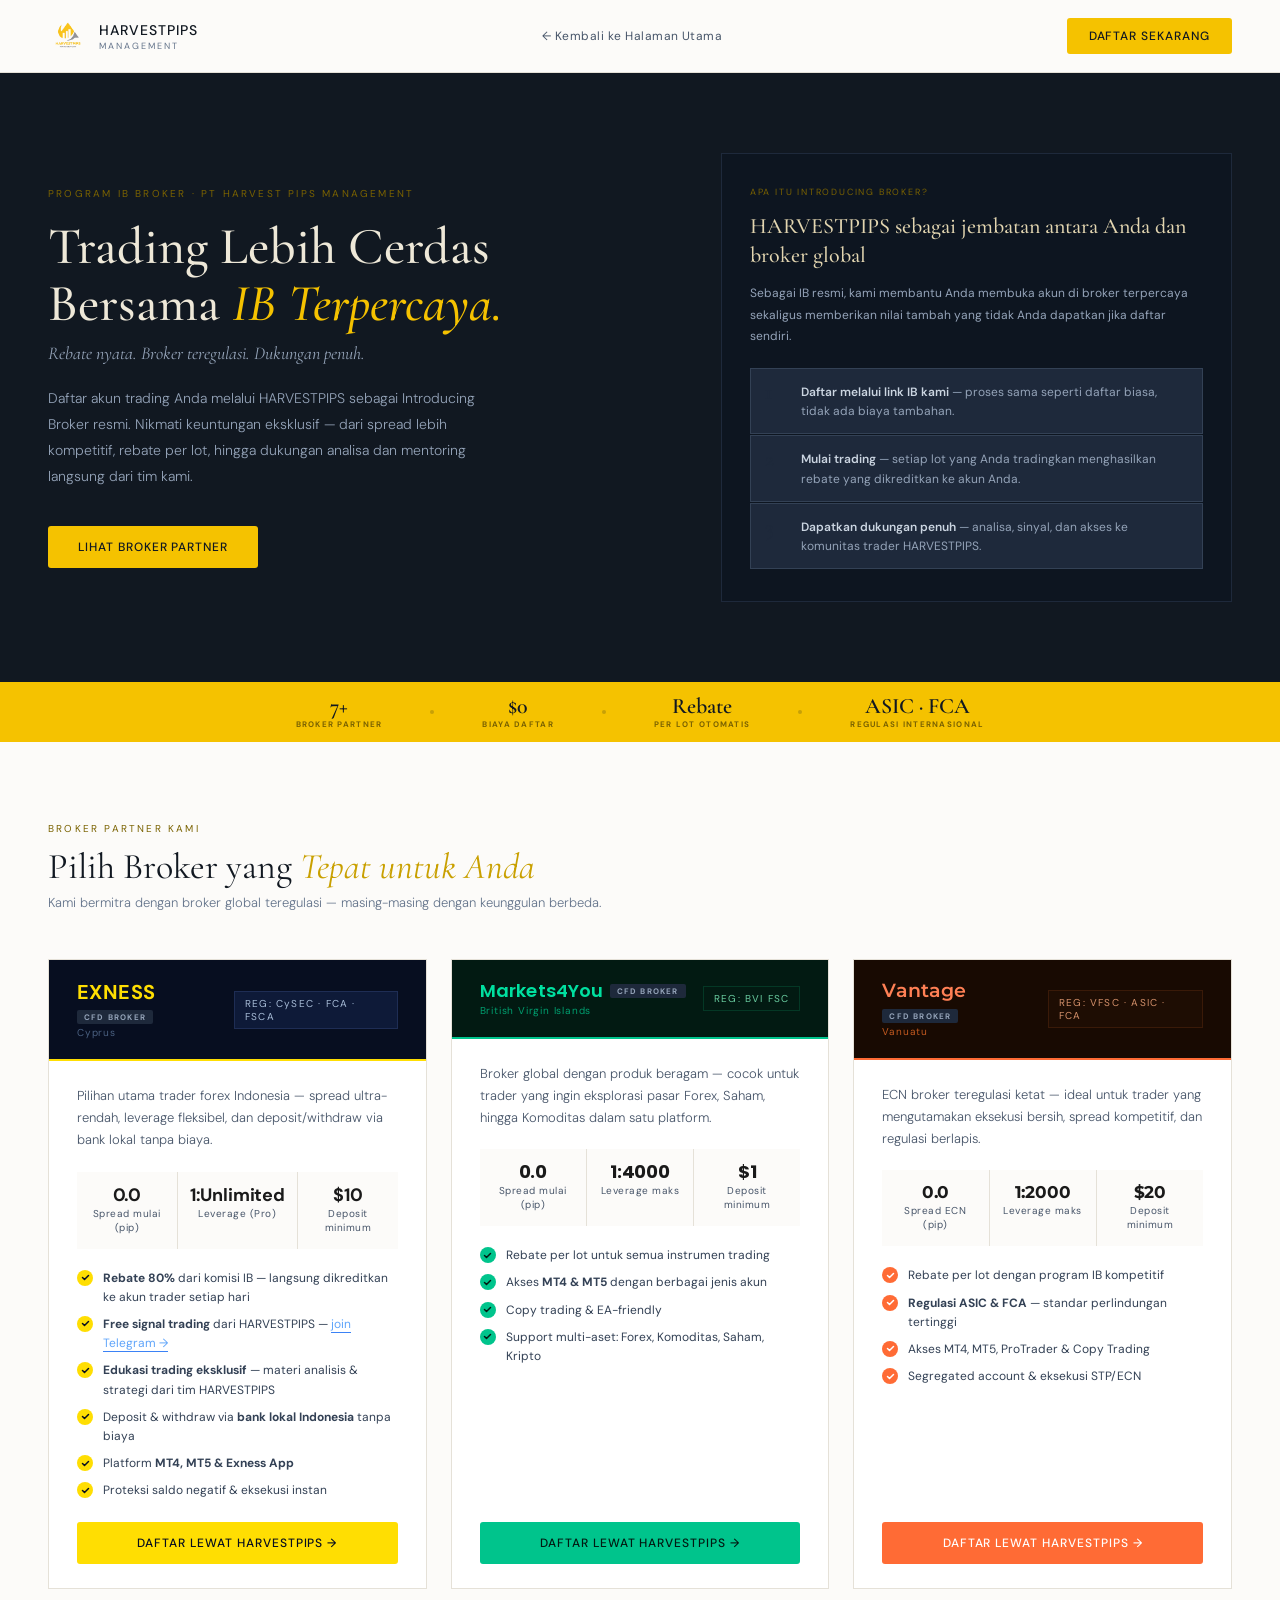
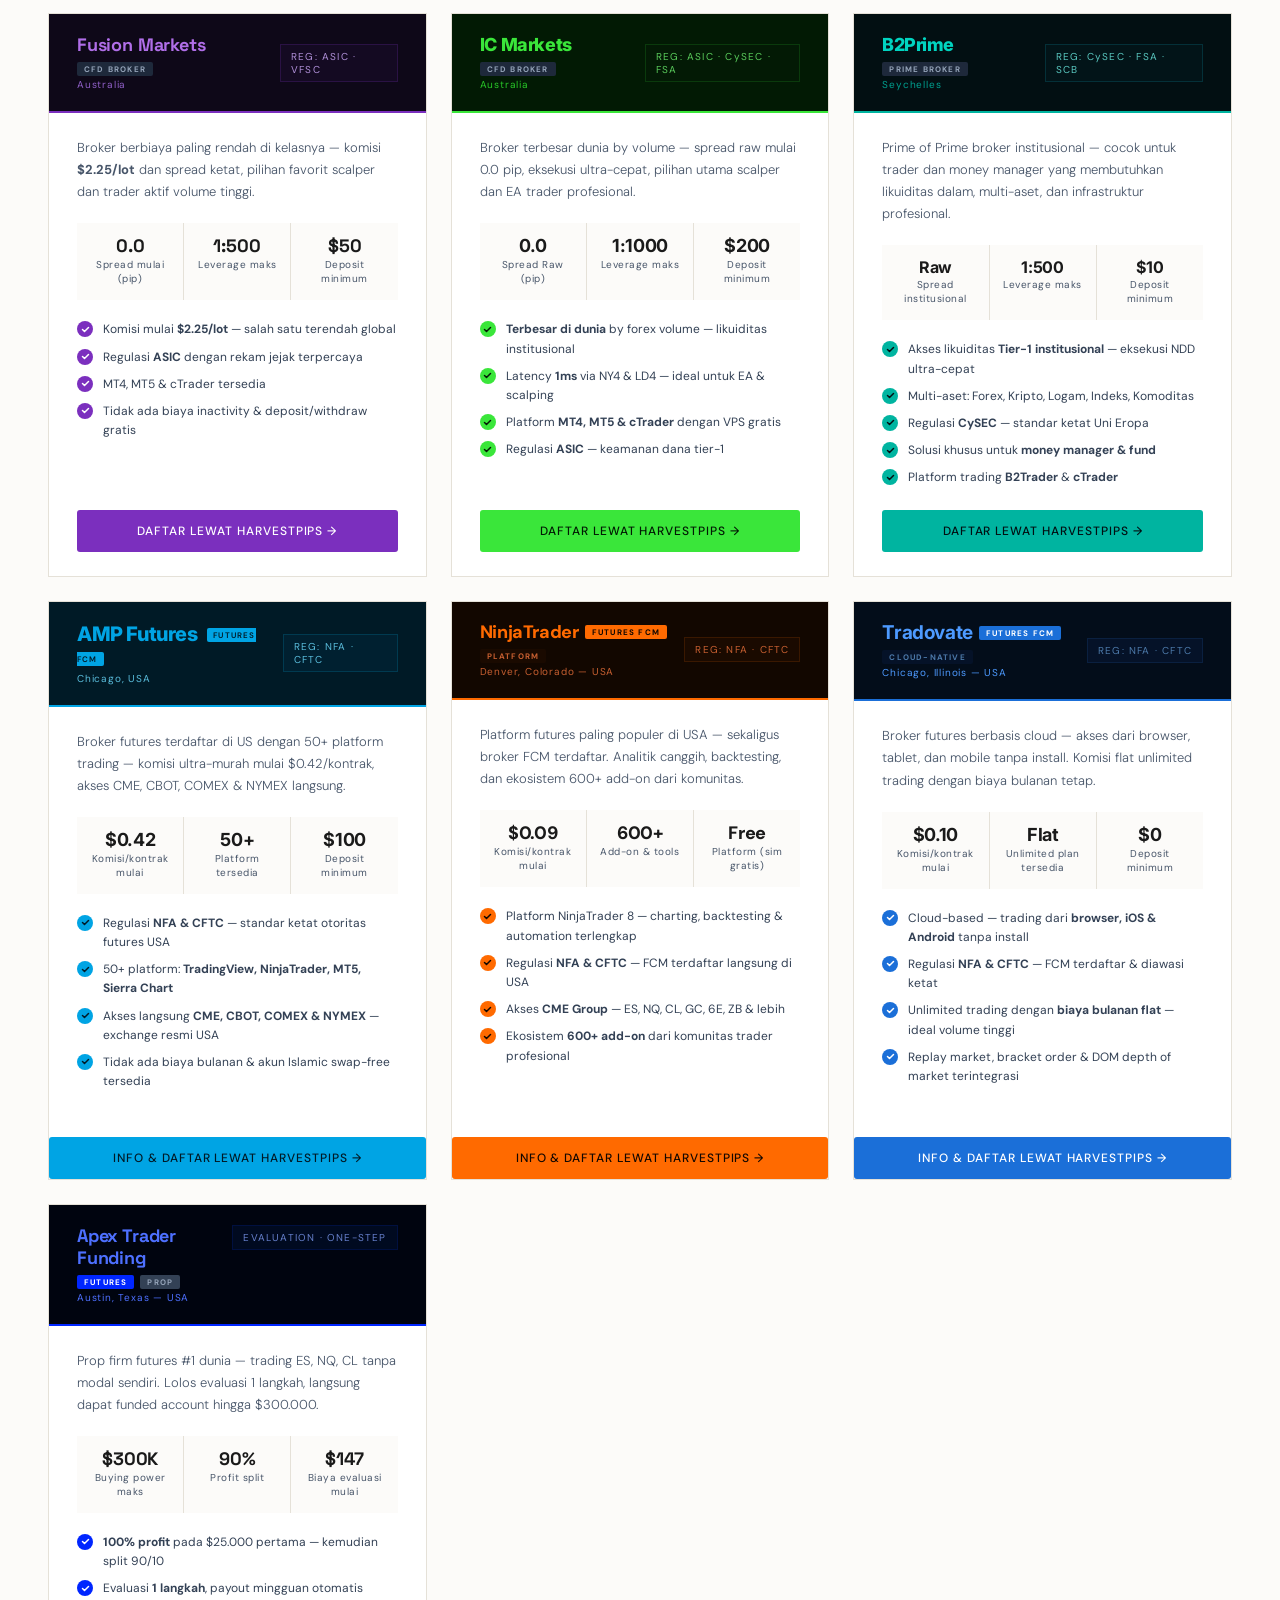
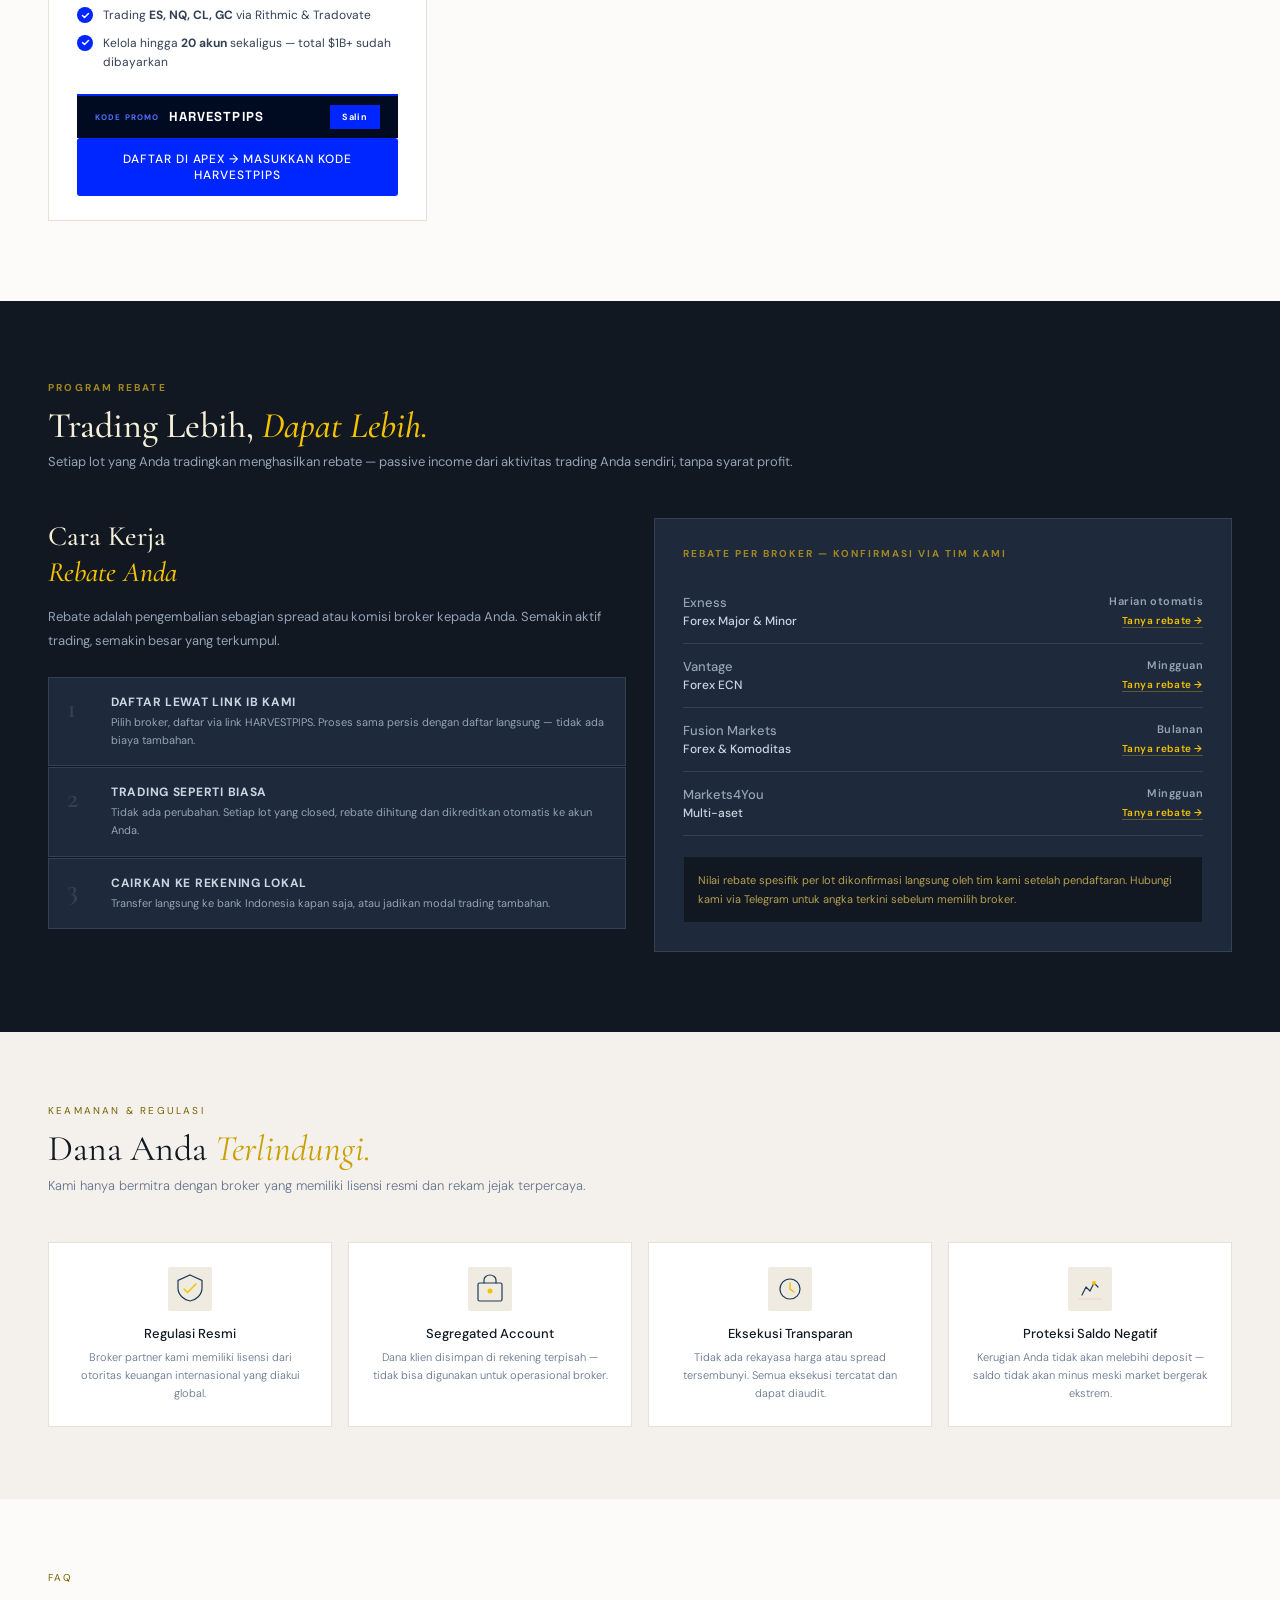
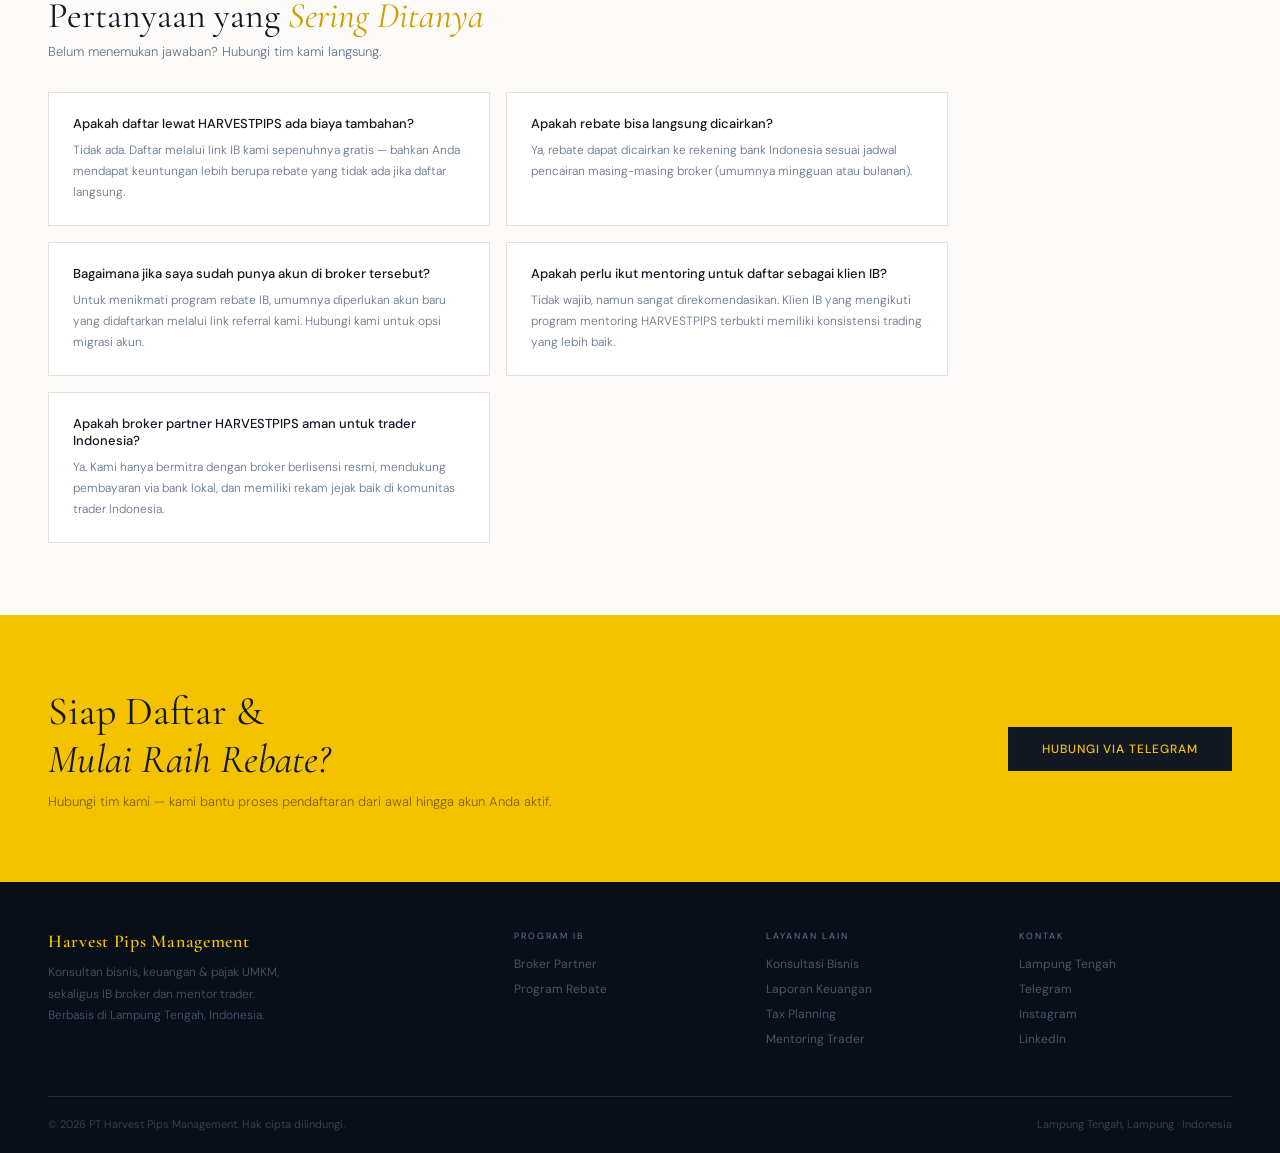
==== commit 1ad2f964: "Update ib-broker.html" ====
--- a/public/ib-broker.html
+++ b/public/ib-broker.html
@@ -270,7 +270,7 @@
       font-size: 12px; font-weight: 500; letter-spacing: 0.08em;
       padding: 13px 24px; width: 100%; text-align: center;
       border-radius: var(--radius); transition: background 0.2s;
-      display: block;
+      display: block; margin-top: auto;
     }
     .broker-cta:hover { background: var(--gold-dim); }
 
@@ -894,8 +894,8 @@
               <div class="b-benefit-txt">Tidak ada biaya bulanan & akun Islamic swap-free tersedia</div>
             </div>
           </div>
-          <a href="https://t.me/harvestpips_com" target="_blank" class="broker-cta">INFO & DAFTAR LEWAT HARVESTPIPS →</a>
-        </div>
+        </div>
+        <a href="https://t.me/harvestpips_com" target="_blank" class="broker-cta">INFO & DAFTAR LEWAT HARVESTPIPS →</a>
       </div>
 
       <!-- NINJATRADER — FUTURES FCM + PLATFORM -->
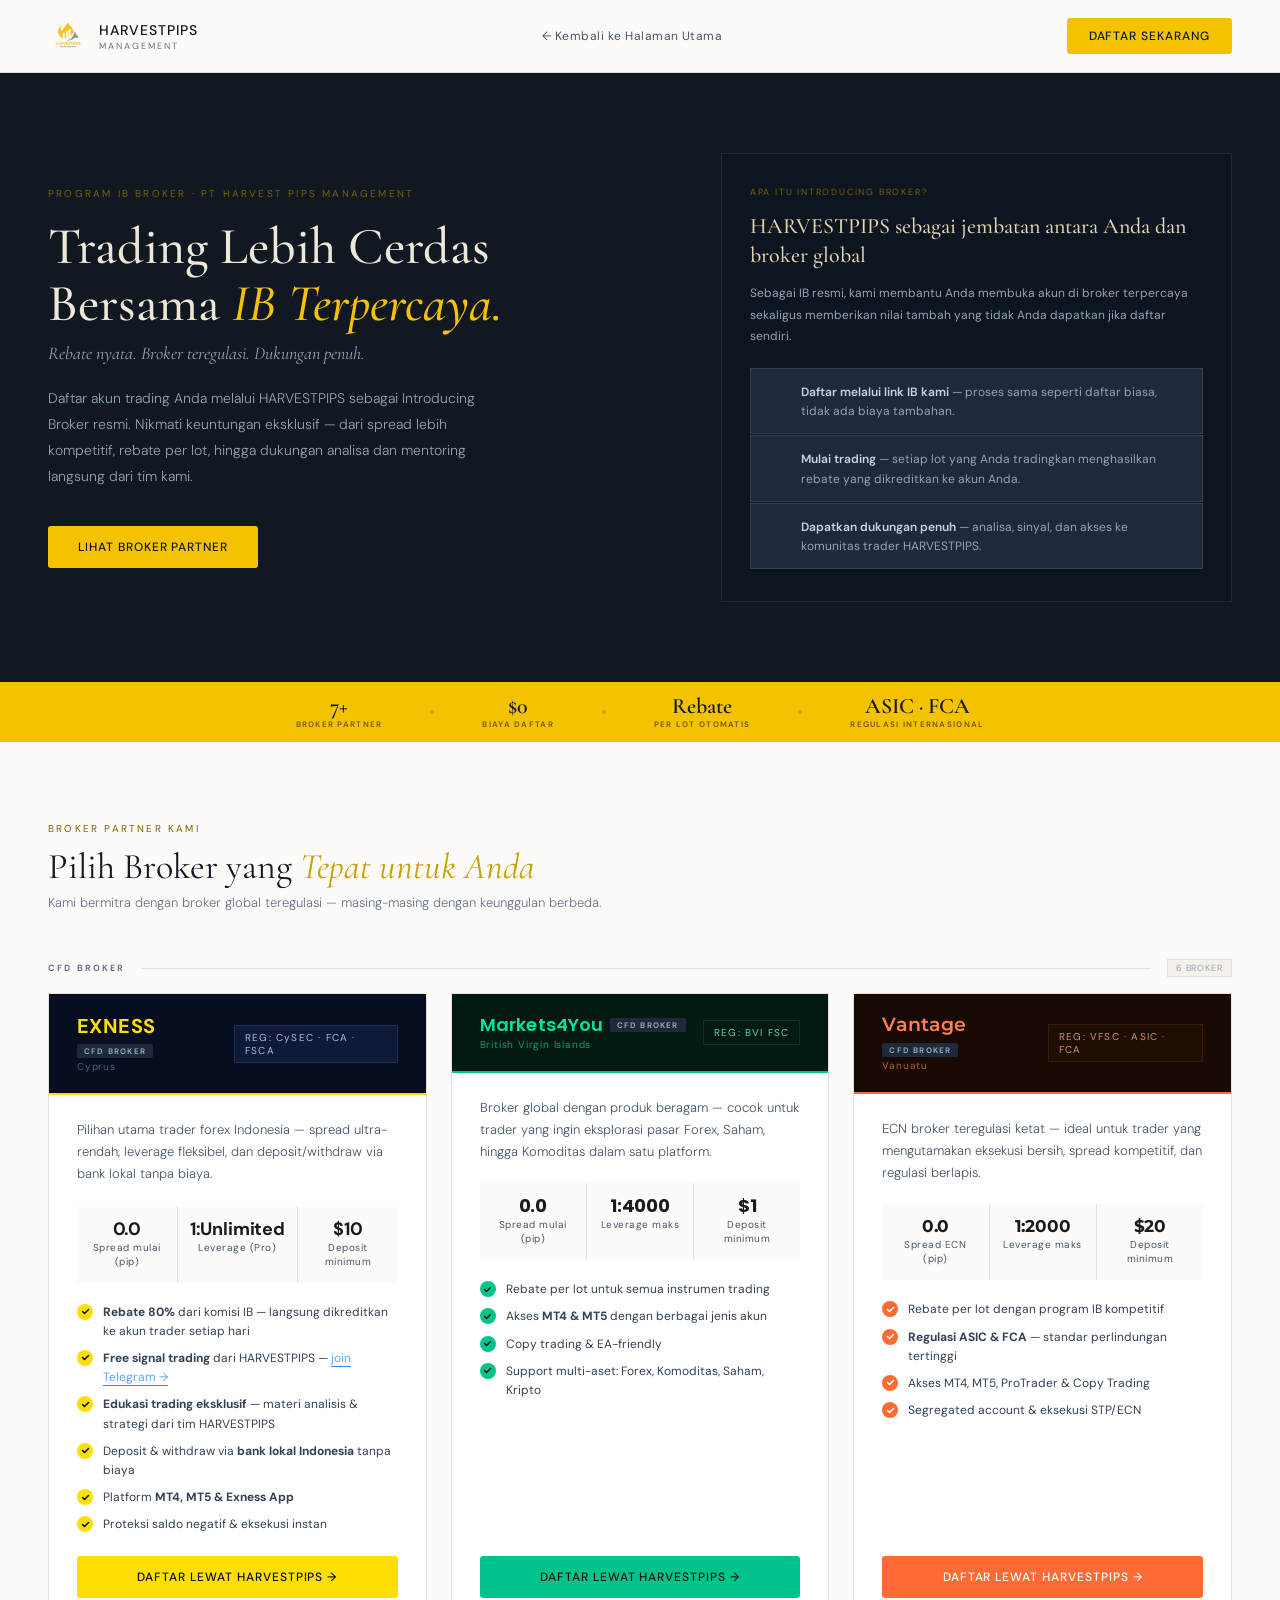
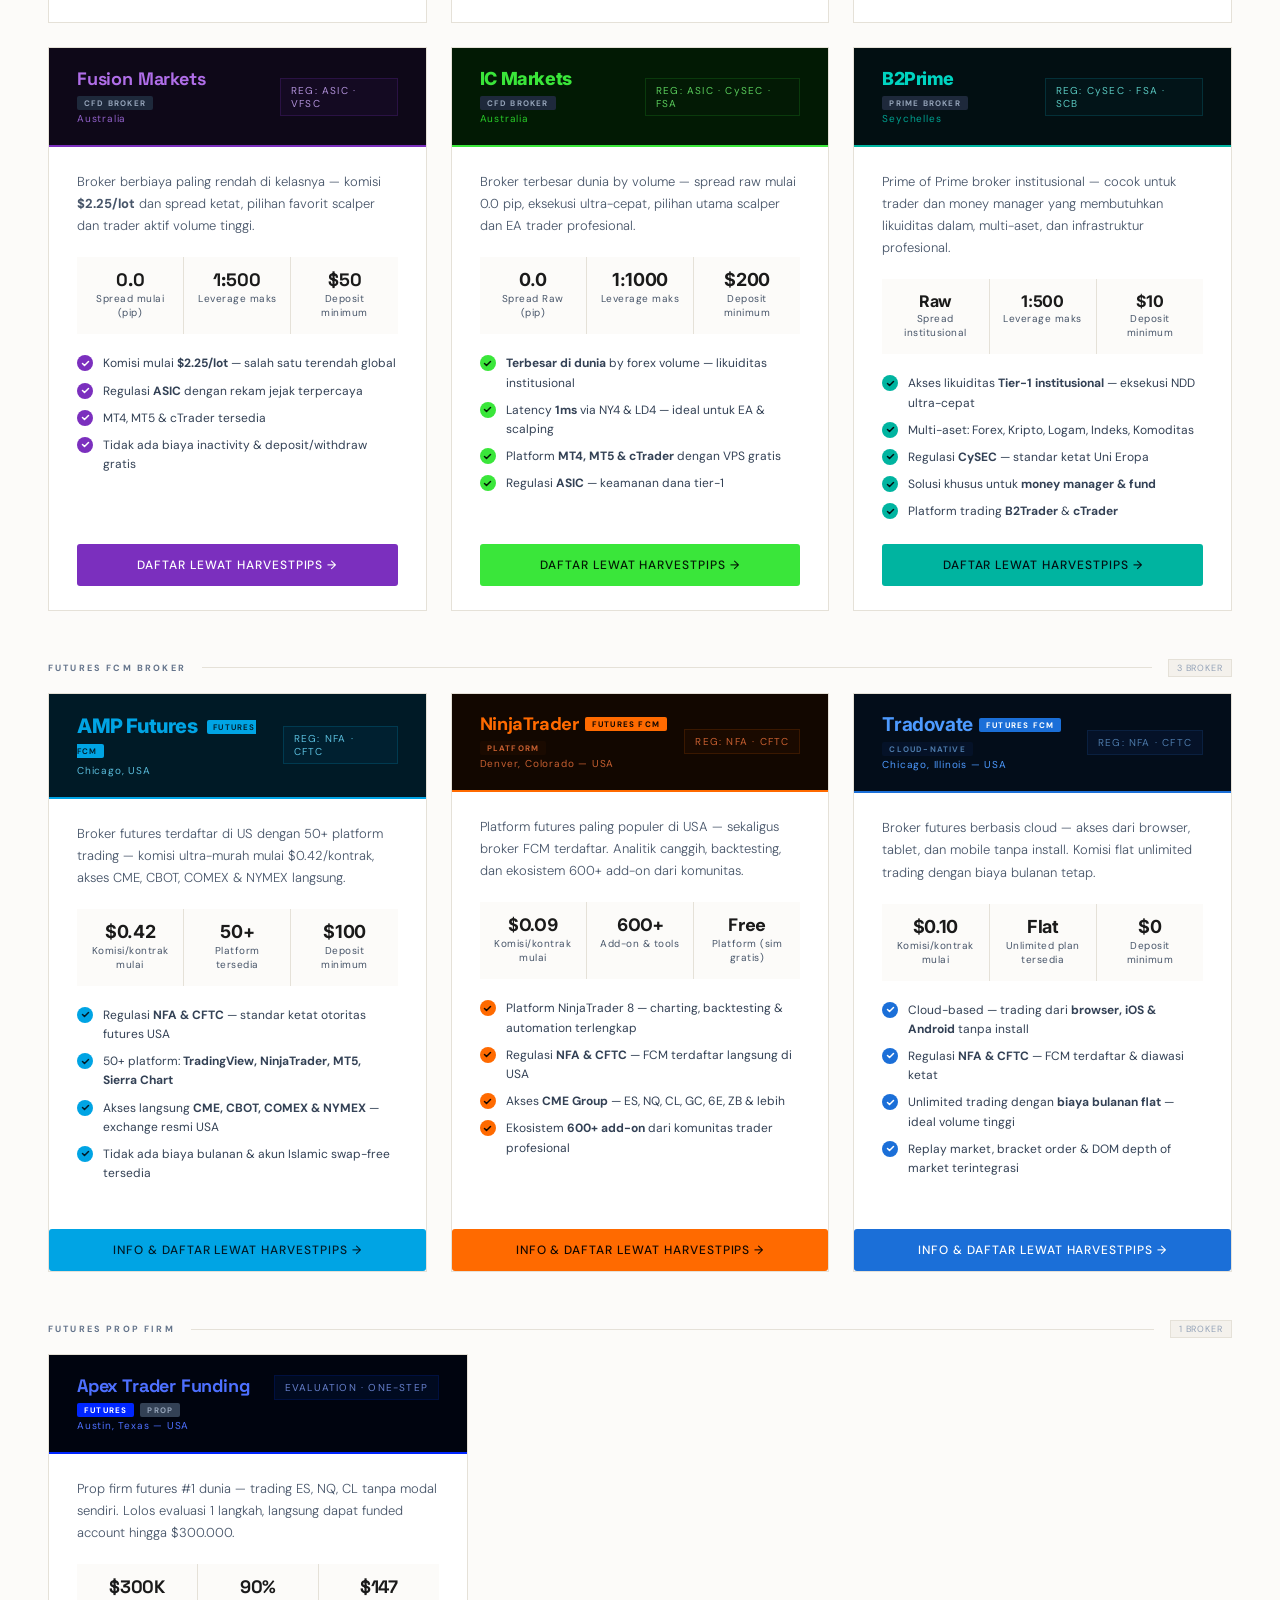
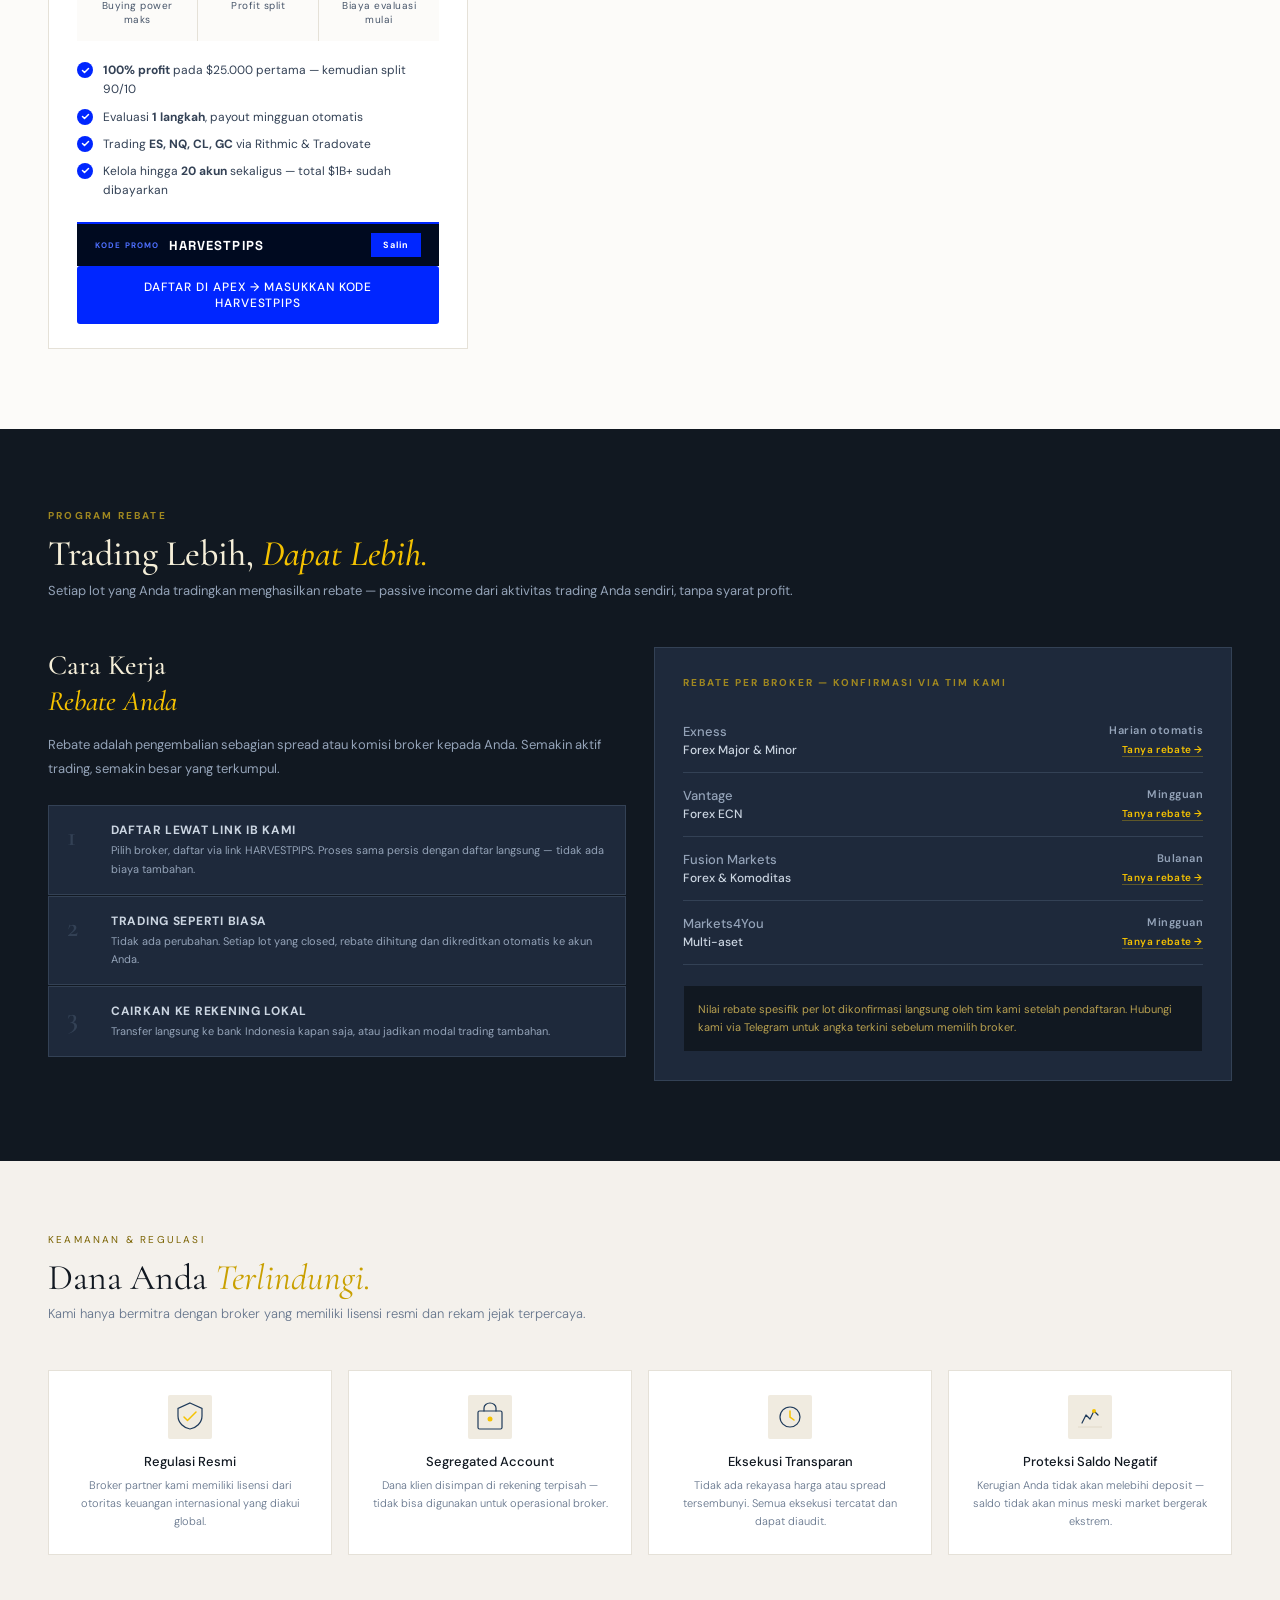
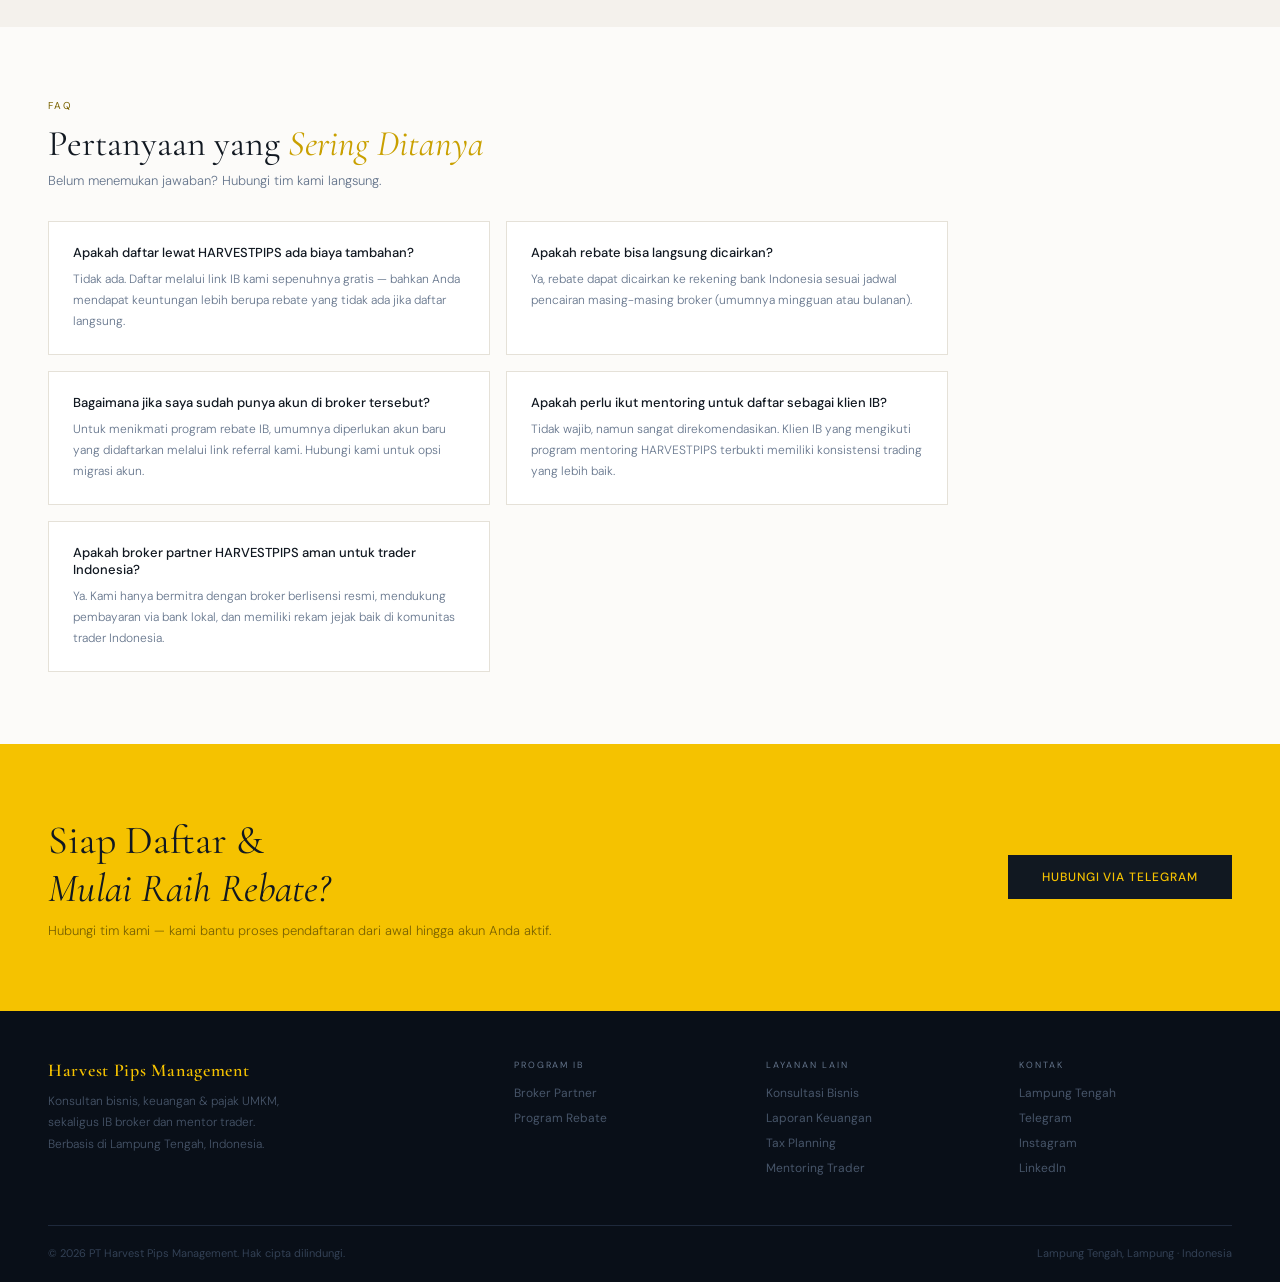
==== commit be5b5375: "Update ib-broker.html" ====
--- a/public/ib-broker.html
+++ b/public/ib-broker.html
@@ -179,6 +179,12 @@
     .sec-sub-light { font-size: 13px; color: #94A3B8; font-weight: 400; margin-bottom: 48px; }
 
     /* BROKER CARDS */
+    .broker-category { margin-bottom: 48px; }
+    .broker-category:last-child { margin-bottom: 0; }
+    .broker-cat-header { display: flex; align-items: center; gap: 16px; margin-bottom: 16px; }
+    .broker-cat-label  { font-size: 9px; letter-spacing: 0.24em; font-weight: 700; color: var(--muted); white-space: nowrap; }
+    .broker-cat-line   { flex: 1; height: 1px; background: var(--cream-border); }
+    .broker-cat-count  { font-size: 9px; color: var(--faint); letter-spacing: 0.1em; background: var(--cream-dark); border: 1px solid var(--cream-border); padding: 2px 8px; white-space: nowrap; }
     .broker-grid { display: grid; grid-template-columns: repeat(auto-fill, minmax(340px, 1fr)); gap: 24px; align-items: stretch; }
     .broker-card {
       background: #fff; border: 0.5px solid var(--cream-border);
@@ -609,7 +615,13 @@
     <div class="sec-eyebrow">BROKER PARTNER KAMI</div>
     <h2 class="sec-h">Pilih Broker yang <em>Tepat untuk Anda</em></h2>
     <div class="sec-sub">Kami bermitra dengan broker global teregulasi — masing-masing dengan keunggulan berbeda.</div>
-    <div class="broker-grid">
+    <div class="broker-category">
+      <div class="broker-cat-header">
+        <div class="broker-cat-label">CFD BROKER</div>
+        <div class="broker-cat-line"></div>
+        <div class="broker-cat-count">6 BROKER</div>
+      </div>
+      <div class="broker-grid">
       <div class="broker-card" data-broker="exness">
         <div class="broker-card-header">
           <div class="broker-header-left">
@@ -857,6 +869,16 @@
         </div>
       </div>
 
+      </div>
+    </div>
+
+    <div class="broker-category">
+      <div class="broker-cat-header">
+        <div class="broker-cat-label">FUTURES FCM BROKER</div>
+        <div class="broker-cat-line"></div>
+        <div class="broker-cat-count">3 BROKER</div>
+      </div>
+      <div class="broker-grid">
       <!-- AMP FUTURES — USA FCM BROKER -->
       <div class="broker-card" data-broker="amp">
         <div class="broker-card-header">
@@ -988,7 +1010,17 @@
         <a href="https://t.me/harvestpips_com" target="_blank" class="broker-cta">INFO & DAFTAR LEWAT HARVESTPIPS →</a>
       </div>
 
-            <!-- APEX TRADER FUNDING — FUTURES PROP FIRM -->
+      </div>
+    </div>
+
+    <div class="broker-category">
+      <div class="broker-cat-header">
+        <div class="broker-cat-label">FUTURES PROP FIRM</div>
+        <div class="broker-cat-line"></div>
+        <div class="broker-cat-count">1 BROKER</div>
+      </div>
+      <div class="broker-grid" style="grid-template-columns: repeat(auto-fill, minmax(340px, 420px));">
+      <!-- APEX TRADER FUNDING — FUTURES PROP FIRM -->
       <div class="broker-card" data-broker="apex">
         <div class="broker-card-header" style="flex-wrap:wrap;gap:10px;">
           <div class="broker-header-left" style="flex:1;min-width:0;">
@@ -1040,6 +1072,7 @@
         </div>
       </div>
 
+      </div>
     </div>
   </section>
 
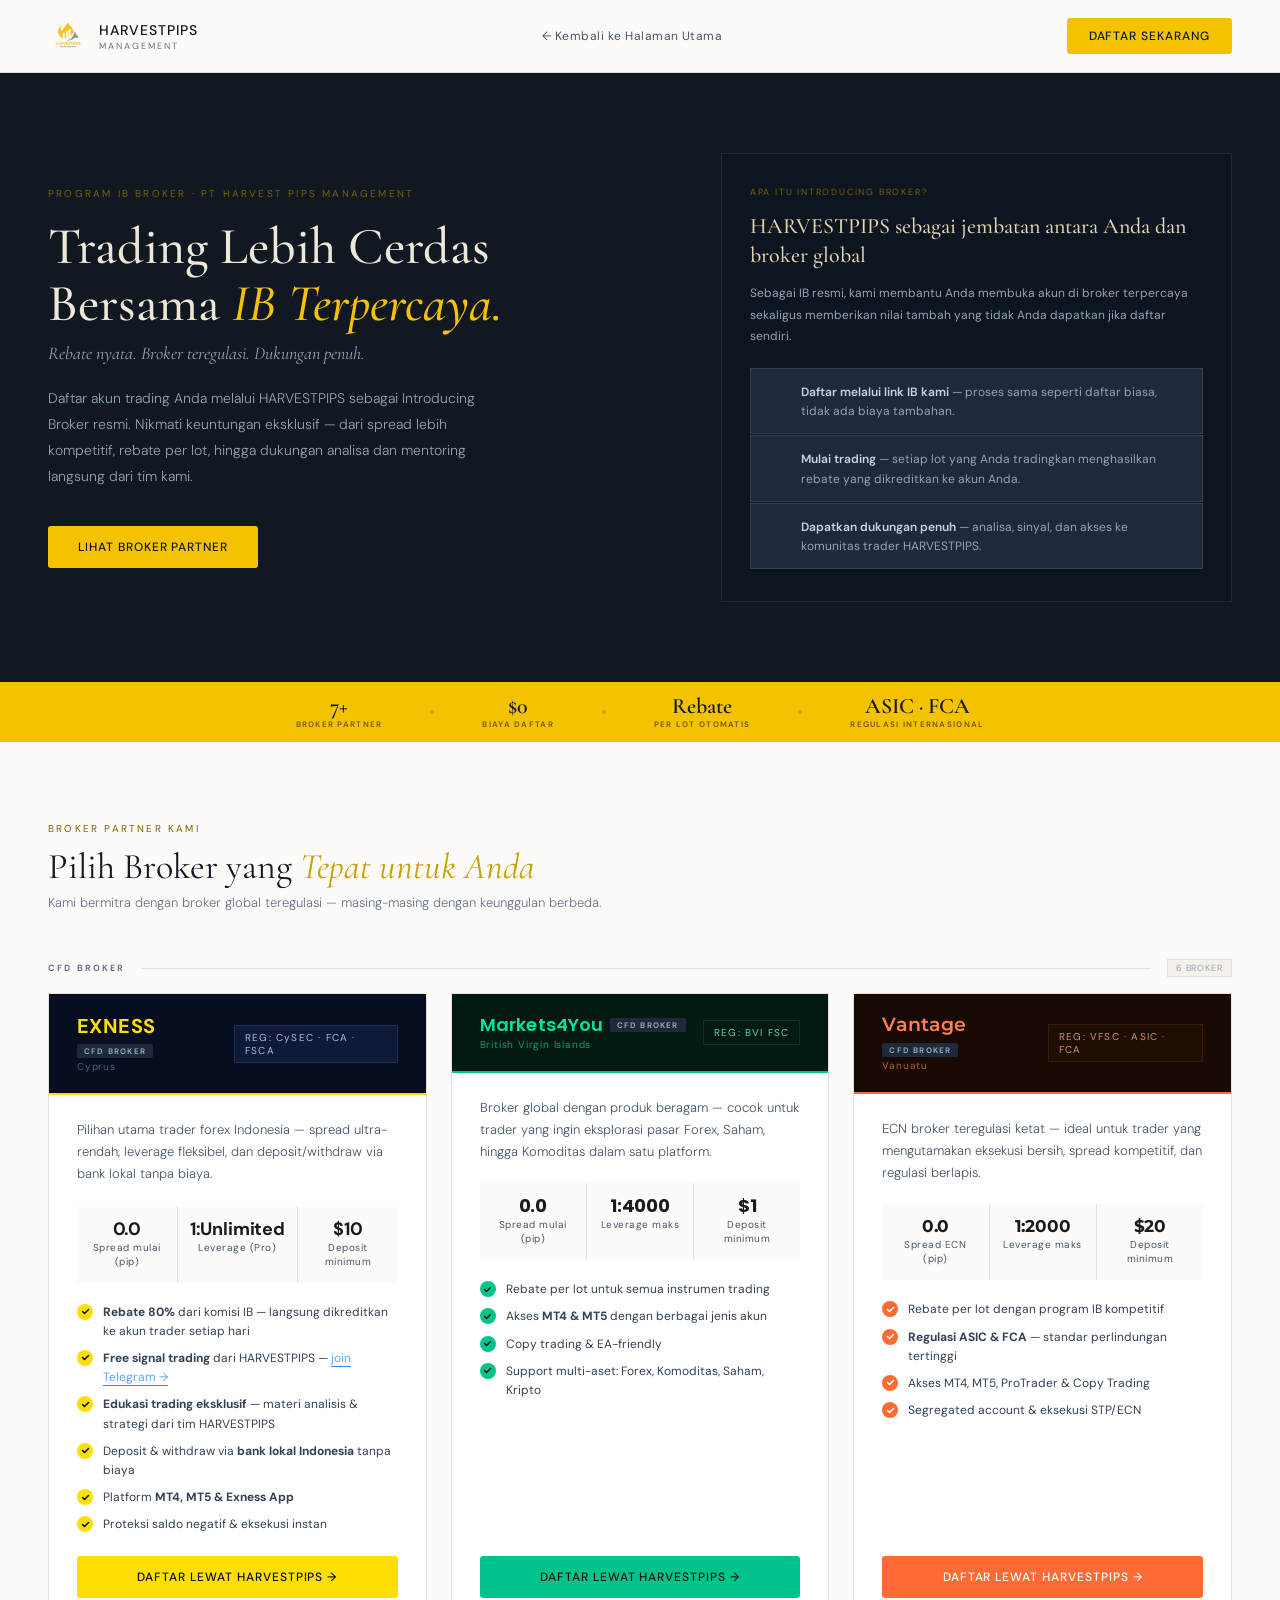
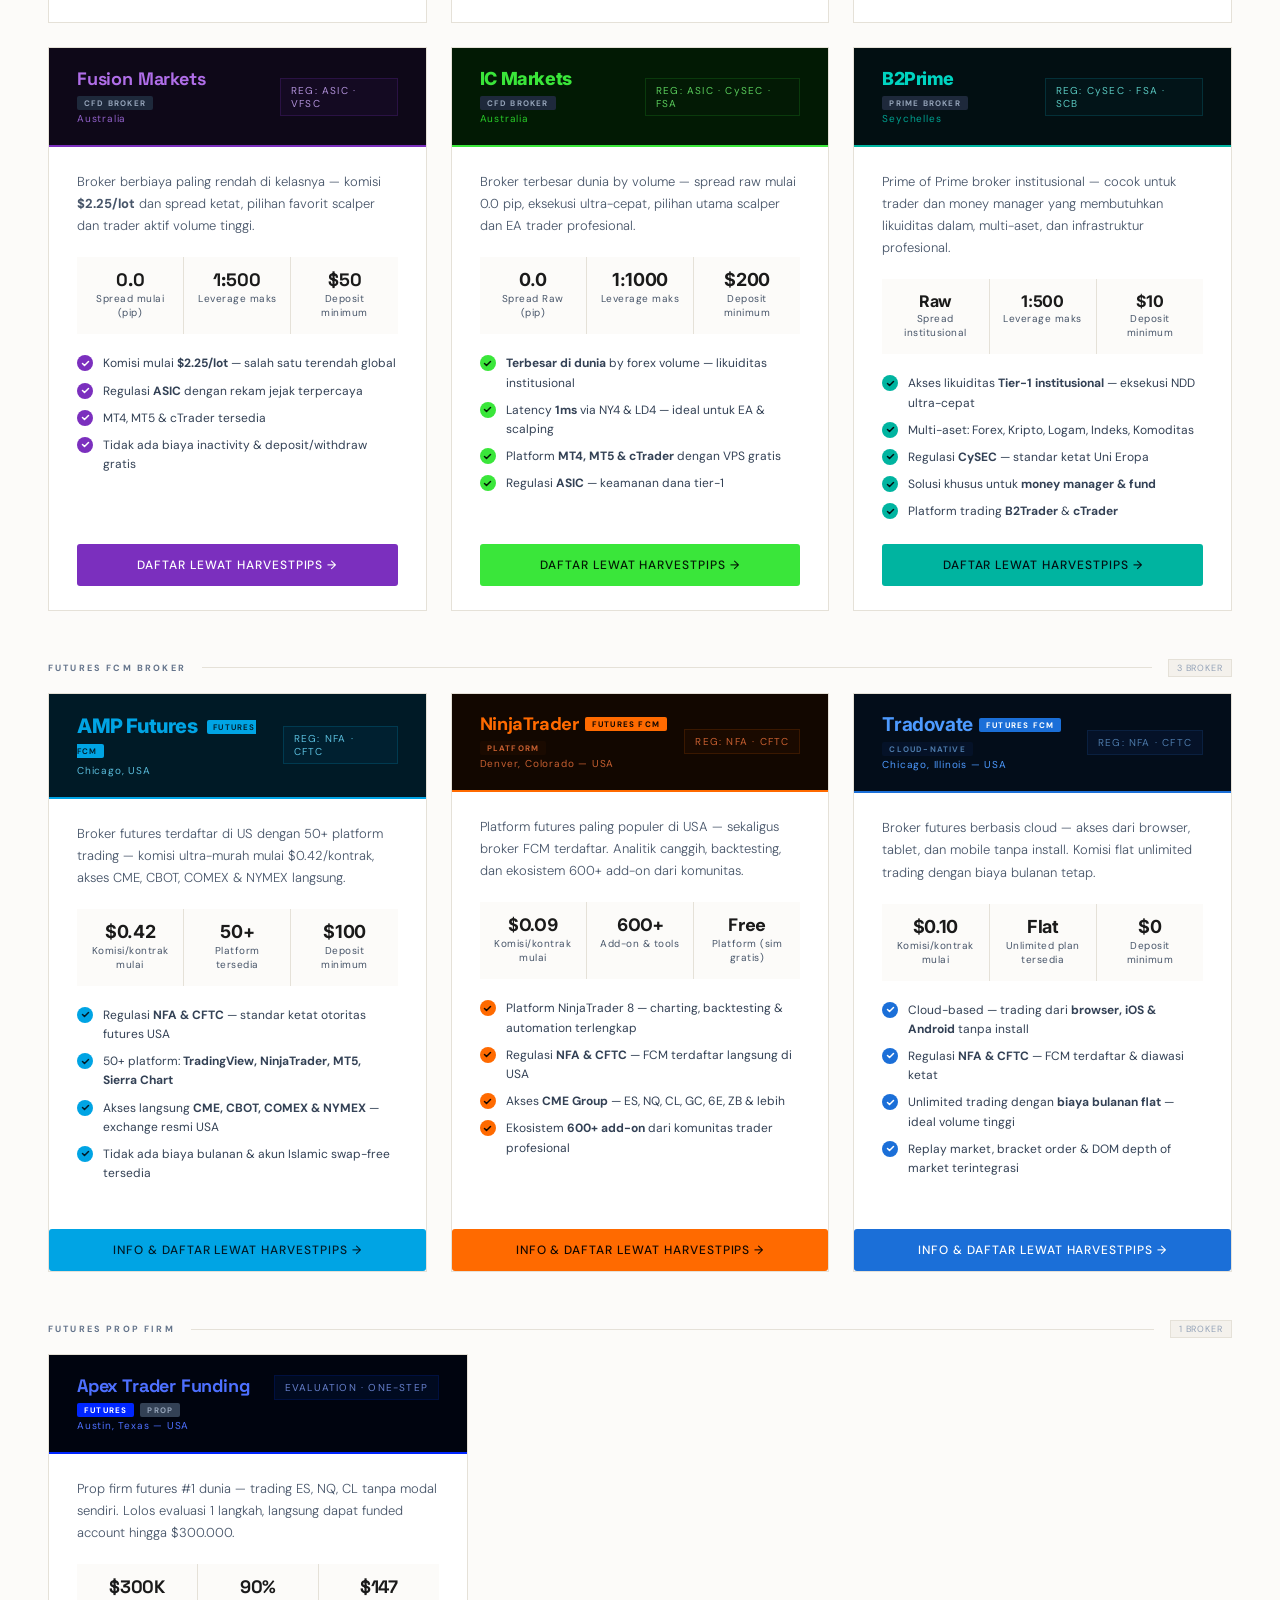
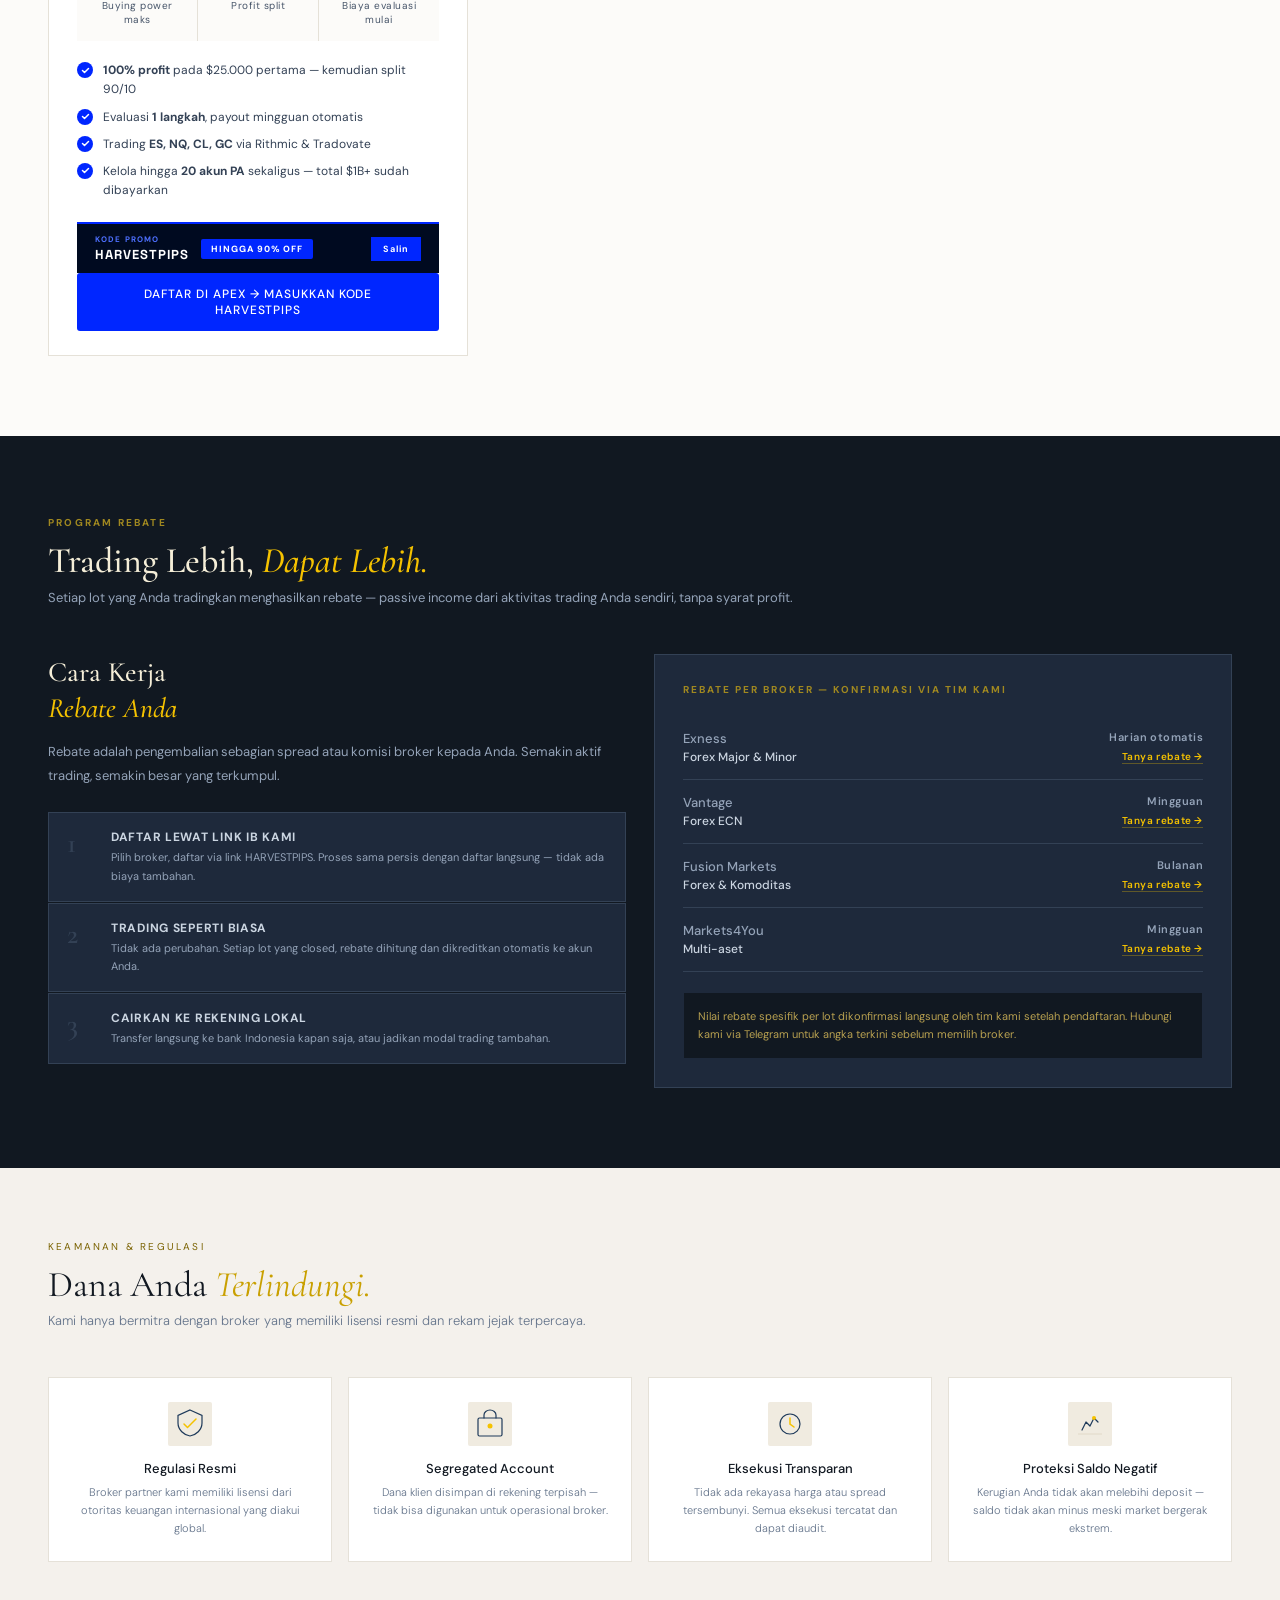
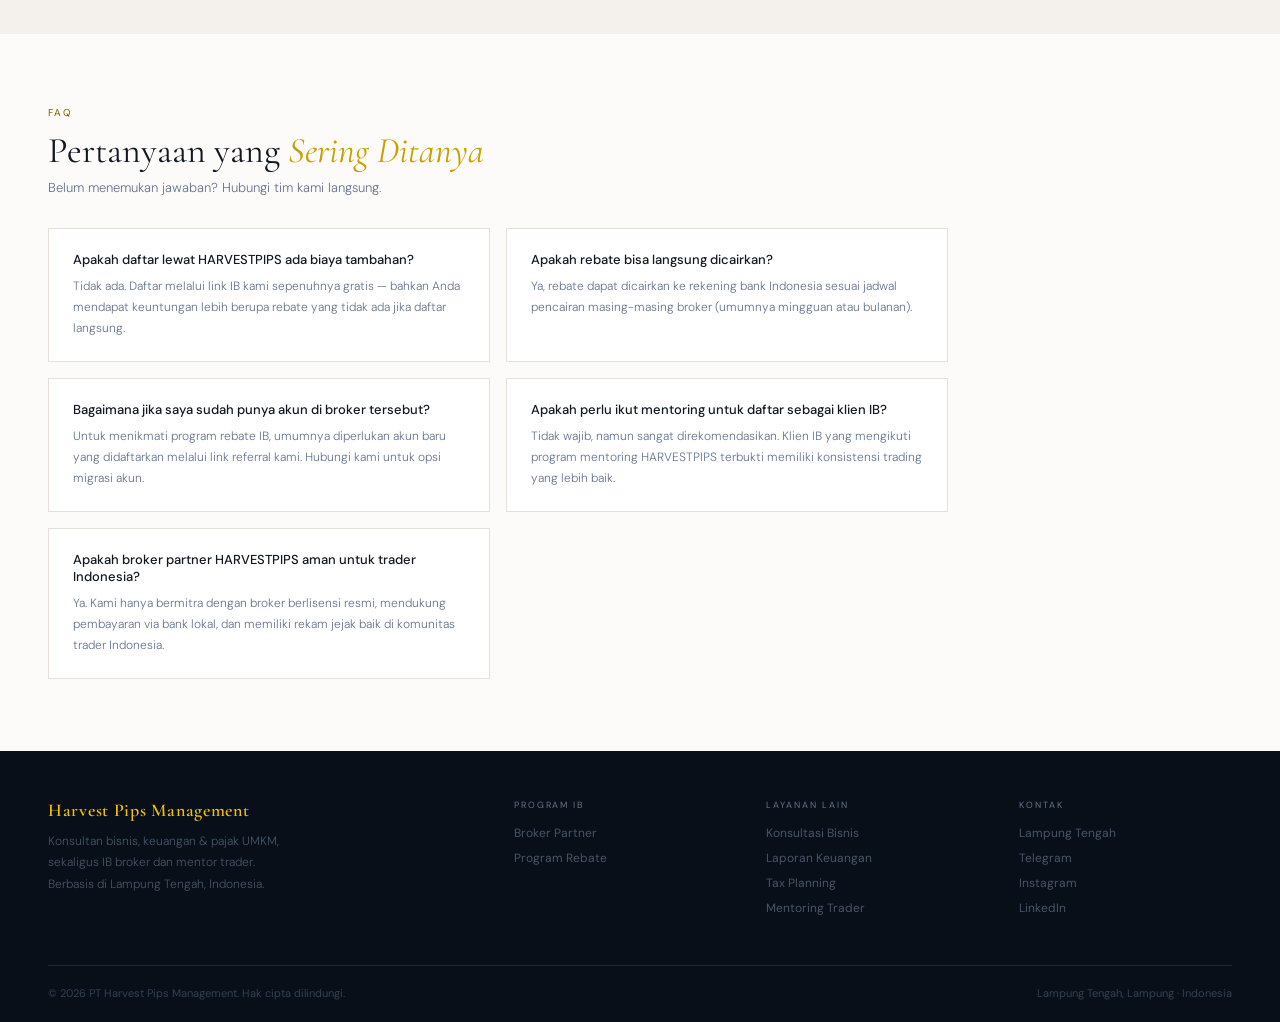
==== commit 116e71a2: "Update ib-broker.html" ====
--- a/public/ib-broker.html
+++ b/public/ib-broker.html
@@ -1058,13 +1058,16 @@
             </div>
             <div class="b-benefit">
               <div class="b-check"><svg viewBox="0 0 9 9" fill="none"><path d="M1.5 4.5L3.5 6.5L7.5 2.5" stroke="#fff" stroke-width="1.5" stroke-linecap="round" stroke-linejoin="round"/></svg></div>
-              <div class="b-benefit-txt">Kelola hingga <strong>20 akun</strong> sekaligus — total $1B+ sudah dibayarkan</div>
-            </div>
-          </div>
-          <div style="background:#000A20;border-top:2px solid #0026FF;padding:9px 18px;display:flex;align-items:center;justify-content:space-between;gap:10px;">
-            <div style="display:flex;align-items:center;gap:10px;">
-              <div style="font-size:8px;letter-spacing:0.14em;color:#4D70FF;font-weight:700;">KODE PROMO</div>
-              <div style="font-family:'Space Grotesk',sans-serif;font-size:13px;font-weight:700;color:#fff;letter-spacing:0.08em;">HARVESTPIPS</div>
+              <div class="b-benefit-txt">Kelola hingga <strong>20 akun PA</strong> sekaligus — total $1B+ sudah dibayarkan</div>
+            </div>
+          </div>
+          <div style="background:#000A20;border-top:2px solid #0026FF;padding:10px 18px;display:flex;align-items:center;justify-content:space-between;gap:10px;">
+            <div style="display:flex;align-items:center;gap:12px;flex-wrap:wrap;">
+              <div>
+                <div style="font-size:8px;letter-spacing:0.14em;color:#4D70FF;font-weight:700;margin-bottom:2px;">KODE PROMO</div>
+                <div style="font-family:'Space Grotesk',sans-serif;font-size:13px;font-weight:700;color:#fff;letter-spacing:0.08em;">HARVESTPIPS</div>
+              </div>
+              <div style="background:#0026FF;color:#fff;font-size:9px;font-weight:800;letter-spacing:0.1em;padding:4px 10px;border-radius:2px;white-space:nowrap;">HINGGA 90% OFF</div>
             </div>
             <button onclick="navigator.clipboard.writeText('HARVESTPIPS').then(()=>{this.textContent='✓ Disalin!';setTimeout(()=>this.textContent='Salin',1800)})" style="background:#0026FF;color:#fff;border:none;font-size:9px;font-weight:700;letter-spacing:0.08em;padding:6px 12px;cursor:pointer;font-family:'DM Sans',sans-serif;flex-shrink:0;">Salin</button>
           </div>
@@ -1255,18 +1258,6 @@
   </section>
 
   <!-- CTA DAFTAR -->
-  <section class="cta" id="daftar">
-    <div>
-      <h2 class="cta-h">Siap Daftar &<br><em>Mulai Raih Rebate?</em></h2>
-      <div class="cta-sub">Hubungi tim kami — kami bantu proses pendaftaran dari awal hingga akun Anda aktif.</div>
-    </div>
-    <div class="cta-btns">
-      <a href="https://t.me/harvestpips_com" target="_blank">
-        <button class="cta-btn1">HUBUNGI VIA TELEGRAM</button>
-      </a>
-    </div>
-  </section>
-
   <!-- FOOTER -->
   <footer class="footer">
     <div class="footer-grid">
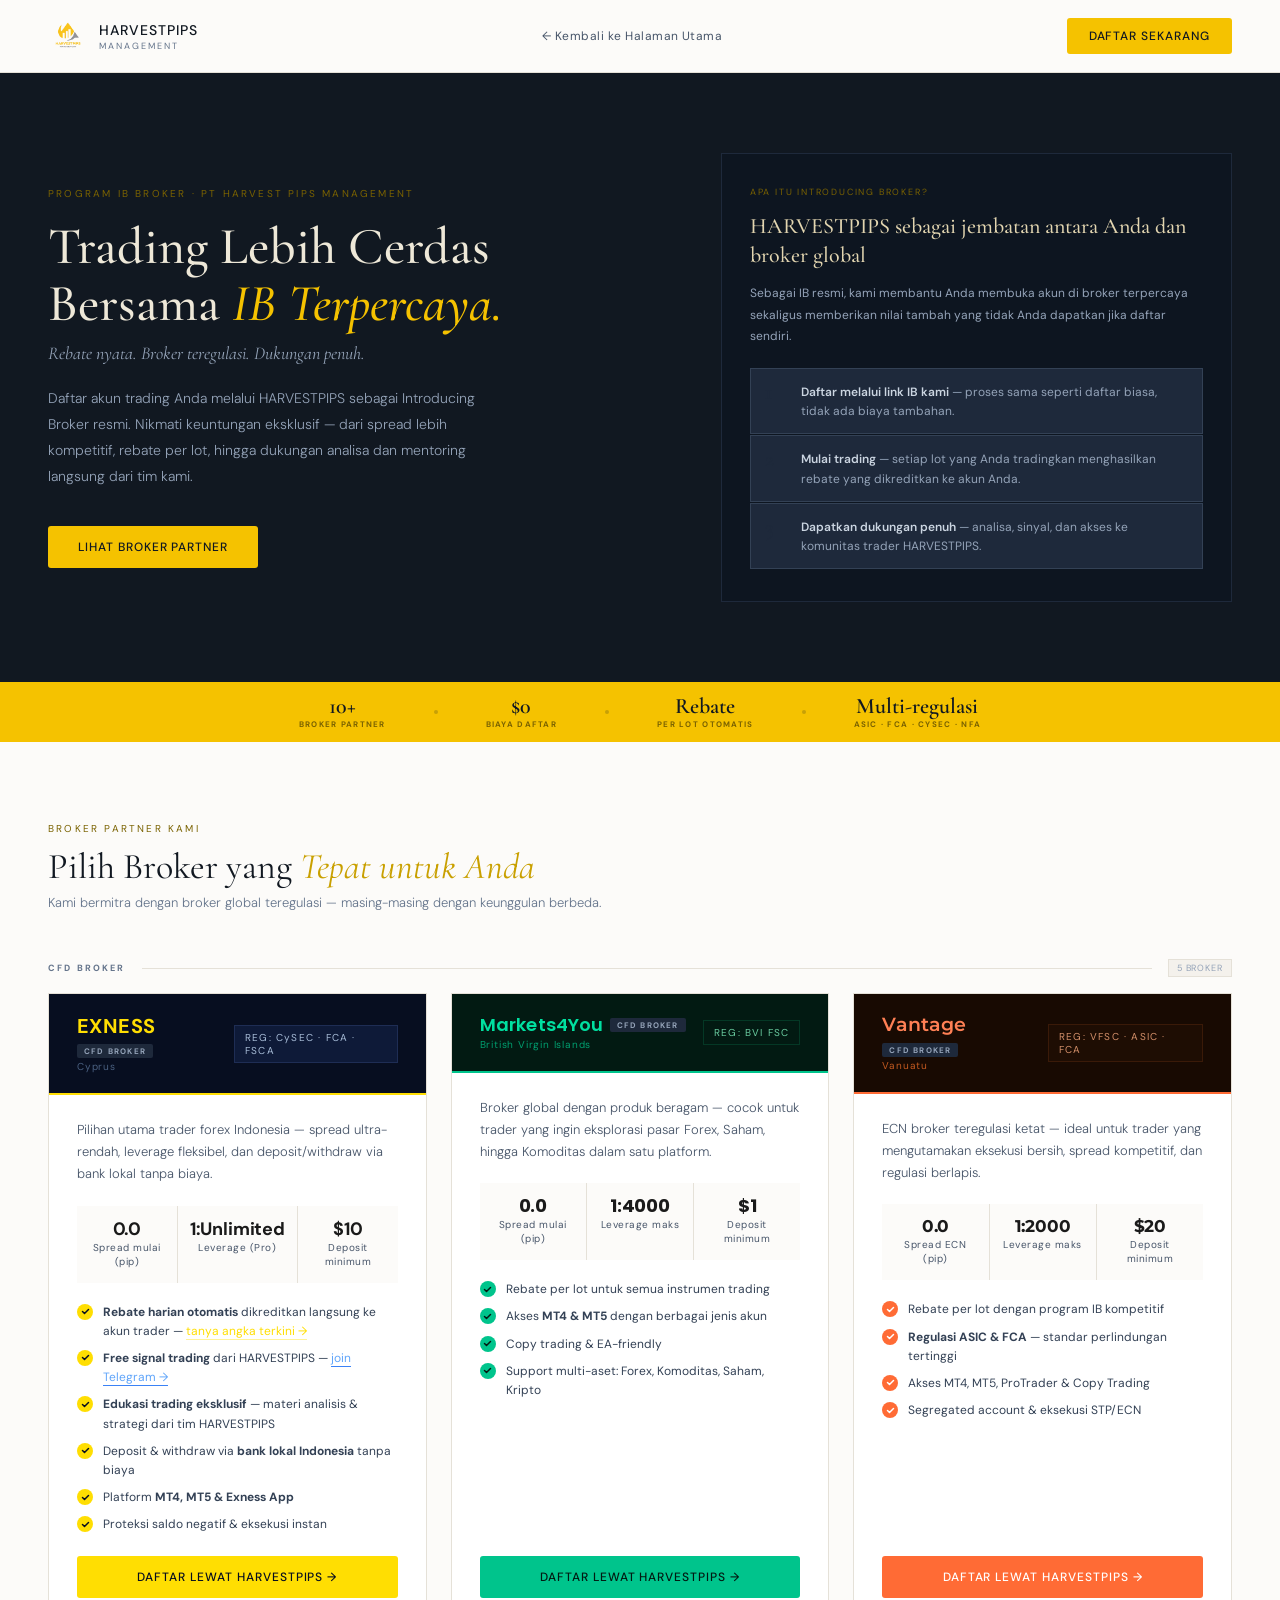
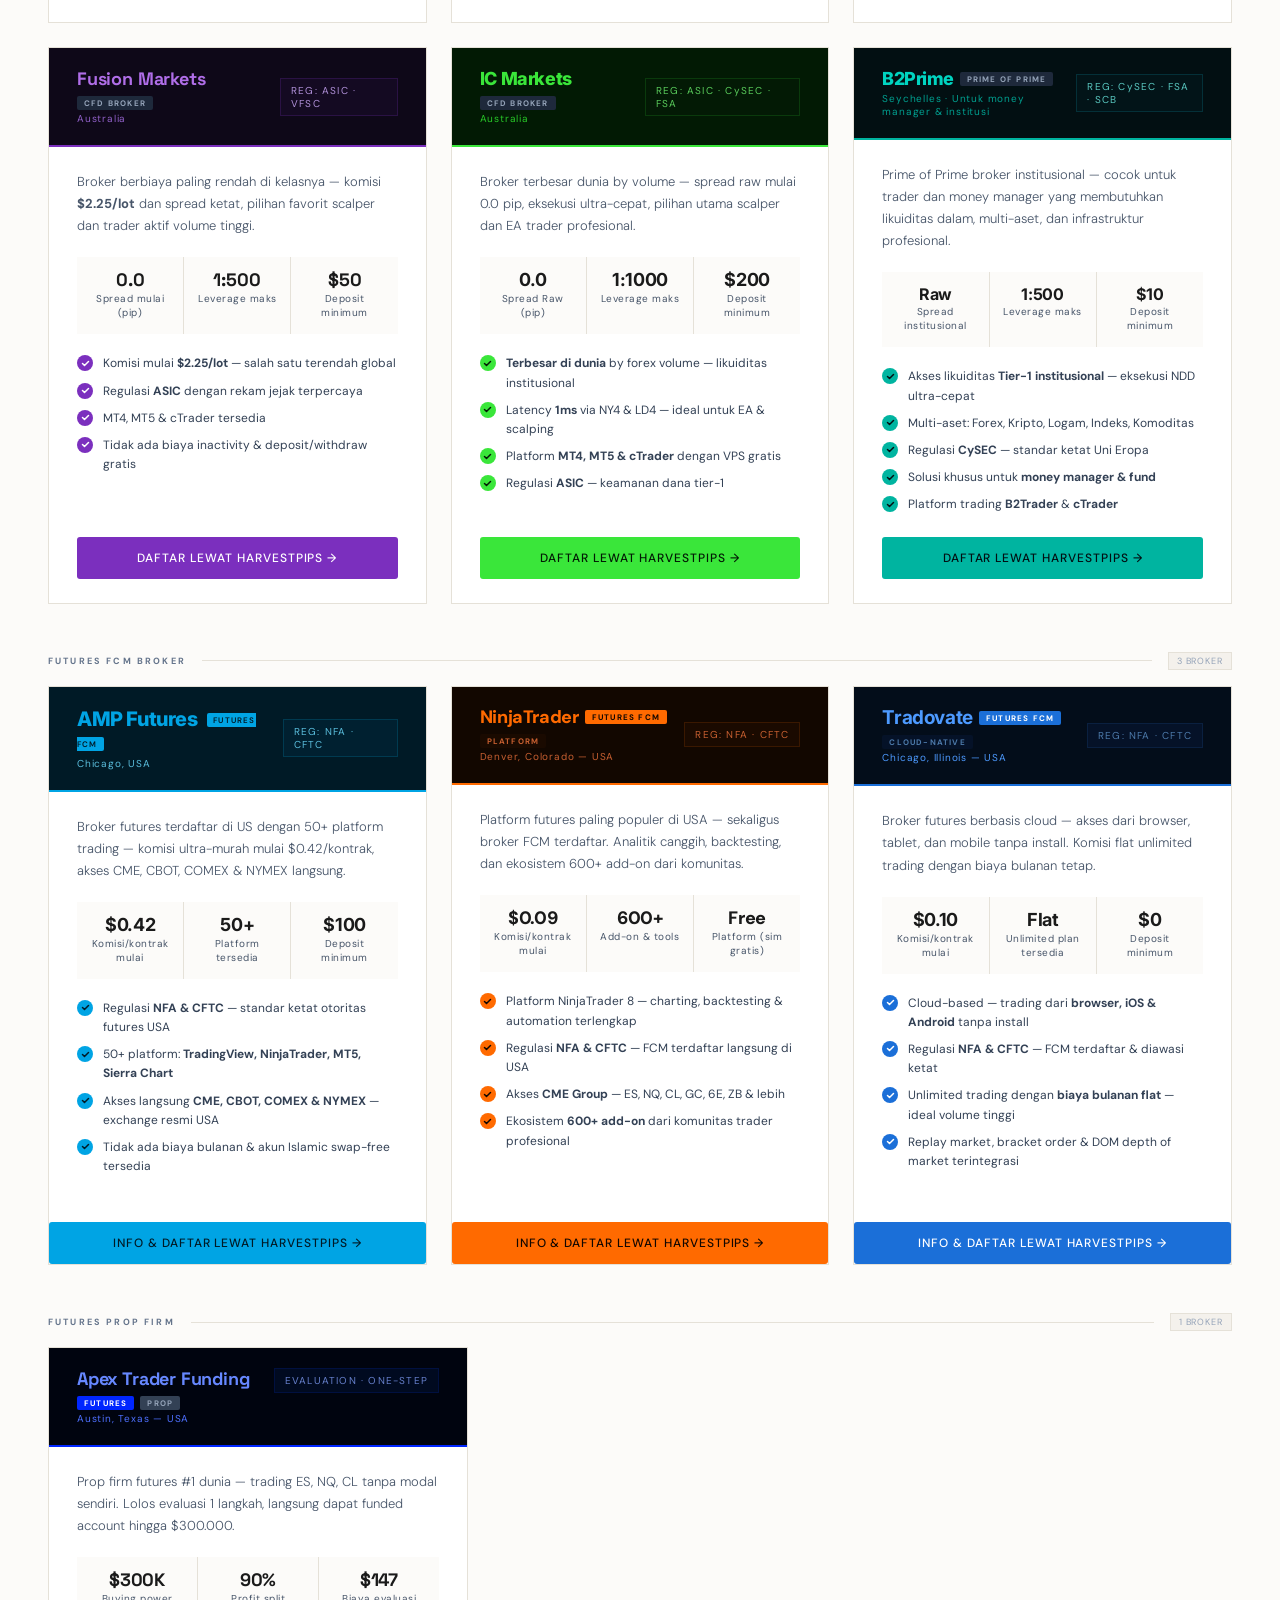
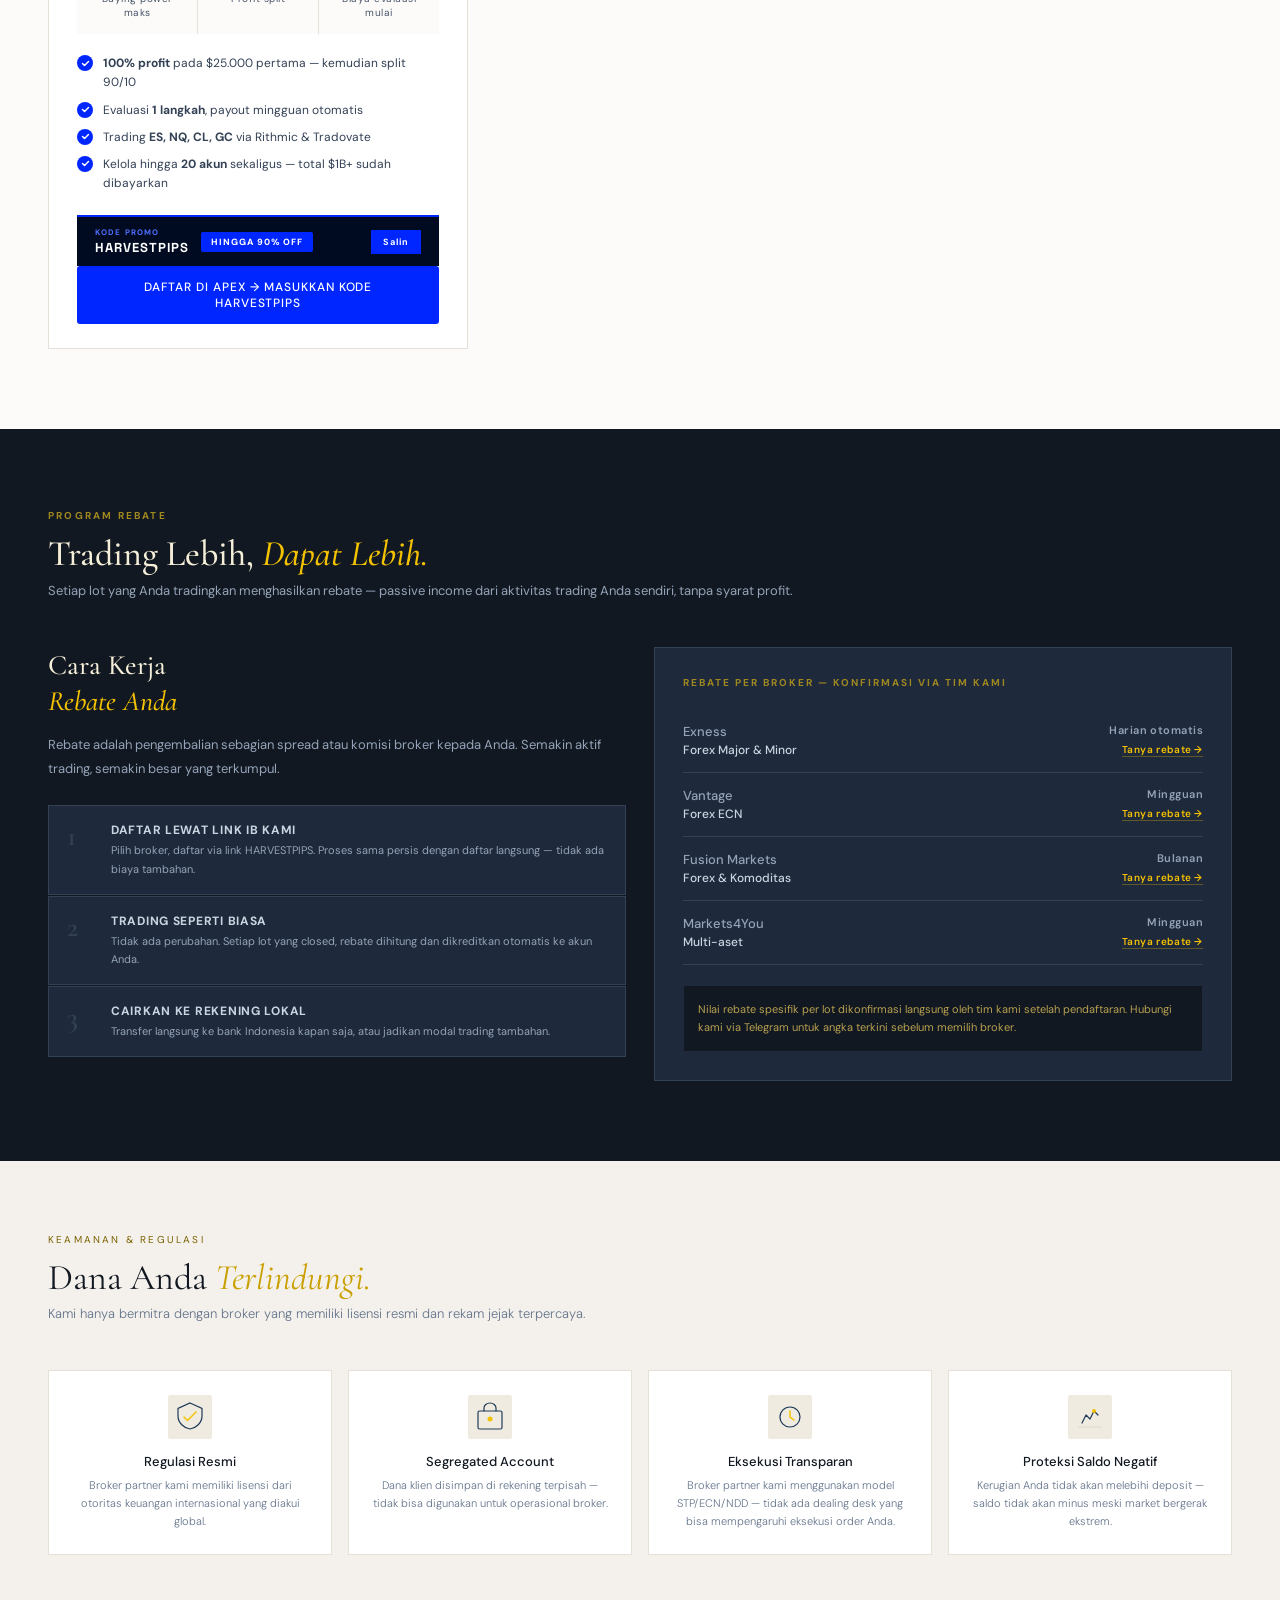
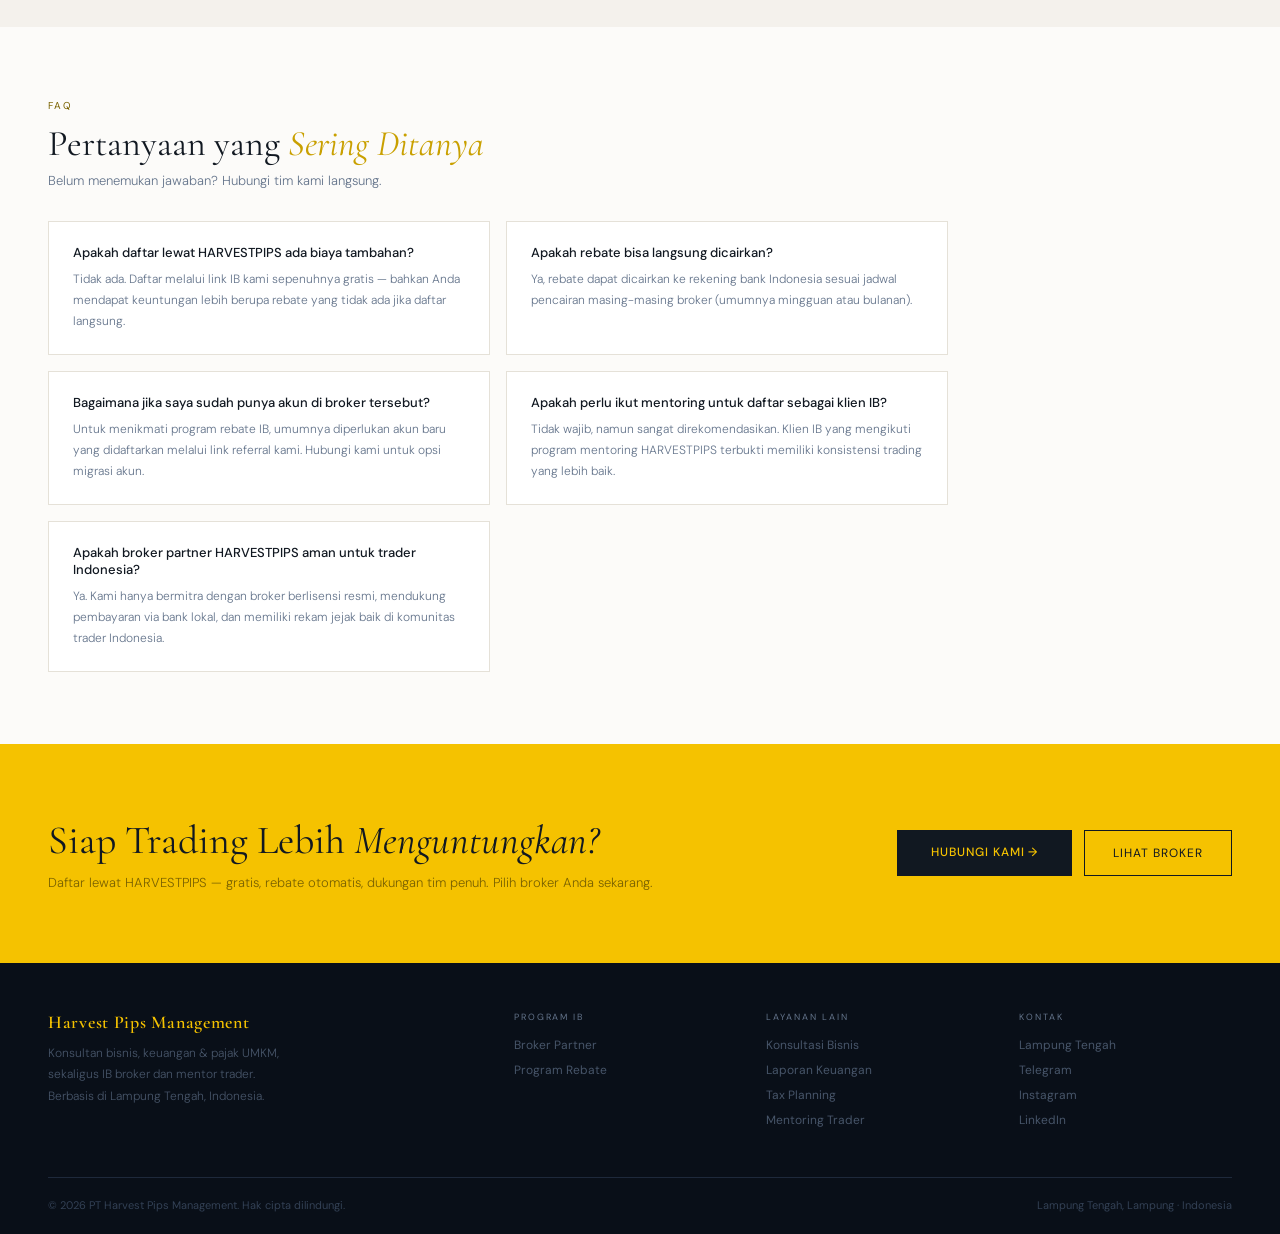
==== commit bbb1f759: "Update ib-broker.html" ====
--- a/public/ib-broker.html
+++ b/public/ib-broker.html
@@ -5,9 +5,17 @@
   <meta name="viewport" content="width=device-width, initial-scale=1.0" />
   <title>Program IB Broker — PT Harvest Pips Management</title>
   <meta name="description" content="Daftar trading melalui Harvest Pips Management sebagai Introducing Broker resmi. Dapatkan rebate, spread kompetitif, dan dukungan penuh dari tim profesional." />
+  <link rel="canonical" href="https://harvestpips.com/ib-broker" />
+  <meta property="og:title" content="Program IB Broker — PT Harvest Pips Management" />
+  <meta property="og:description" content="Daftar trading melalui HARVESTPIPS sebagai IB resmi. Nikmati rebate per lot, spread kompetitif, dan dukungan mentor profesional dari Lampung." />
+  <meta property="og:type" content="website" />
+  <meta property="og:url" content="https://harvestpips.com/ib-broker" />
+  <meta name="twitter:card" content="summary_large_image" />
+  <meta name="twitter:title" content="Program IB Broker — PT Harvest Pips Management" />
+  <meta name="twitter:description" content="Daftar trading melalui HARVESTPIPS sebagai IB resmi. Rebate per lot, broker teregulasi, dukungan penuh." />
   <link rel="preconnect" href="https://fonts.googleapis.com" />
   <link rel="preconnect" href="https://fonts.gstatic.com" crossorigin />
-  <link href="https://fonts.googleapis.com/css2?family=Cormorant+Garamond:ital,wght@0,400;0,500;0,600;1,400;1,600&family=DM+Sans:opsz,wght@9..40,300;9..40,400;9..40,500;9..40,700;9..40,800&family=Barlow+Condensed:wght@700;800&family=Poppins:wght@600;700&family=Montserrat:wght@700;800&family=Space+Grotesk:wght@600;700&family=Inter:wght@600;700;800&display=swap" rel="stylesheet" />
+  <link href="https://fonts.googleapis.com/css2?family=Cormorant+Garamond:ital,wght@0,400;0,500;0,600;1,400;1,600&family=DM+Sans:opsz,wght@9..40,300;9..40,400;9..40,500;9..40,700;9..40,800&family=Poppins:wght@600;700&family=Montserrat:wght@700;800&family=Space+Grotesk:wght@600;700&family=Inter:wght@600;700;800&display=swap" rel="stylesheet" />
 
   <style>
     *, *::before, *::after { box-sizing: border-box; margin: 0; padding: 0; }
@@ -51,6 +59,10 @@
     .d2 { animation-delay: 0.22s; }
     .d3 { animation-delay: 0.34s; }
     .d4 { animation-delay: 0.46s; }
+
+    /* Scroll-triggered animation — pakai class, bukan inline style */
+    .anim-hidden { opacity: 0; transform: translateY(18px); transition: opacity 0.55s ease, transform 0.55s ease; }
+    .anim-visible { opacity: 1; transform: translateY(0); }
 
     /* NAV */
     .nav {
@@ -511,7 +523,7 @@
 
     /* Apex Trader Funding — Electric Blue #0026FF (official brand color from Brandfetch) */
     .broker-card[data-broker="apex"] .broker-card-header { background: #00040F; border-bottom: 2px solid #0026FF; }
-    .broker-card[data-broker="apex"] .broker-name { color: #4D70FF; font-family: 'Space Grotesk', sans-serif; font-size: 18px; font-weight: 700; letter-spacing: -0.01em; }
+    .broker-card[data-broker="apex"] .broker-name { color: #6688FF; font-family: 'Space Grotesk', sans-serif; font-size: 18px; font-weight: 700; letter-spacing: -0.01em; }
     .broker-card[data-broker="apex"] .broker-reg { background: #000A20; border-color: #001040; color: #6680CC; }
     .broker-card[data-broker="apex"] .broker-cta { background: #0026FF; color: #fff; }
     .broker-card[data-broker="apex"] .broker-cta:hover { background: #0018CC; }
@@ -548,6 +560,27 @@
       .footer { padding: 44px 24px 20px; }
       .footer-grid { grid-template-columns: 1fr 1fr; gap: 28px; }
     }
+    @media (max-width: 480px) {
+      .nav { padding: 14px 16px; }
+      .logo-name { font-size: 12px; }
+      .btn-nav { padding: 9px 16px; font-size: 11px; }
+      .ib-hero { padding: 36px 16px; }
+      .ib-hero-h1 { font-size: 30px; }
+      .ib-hero-tagline { font-size: 15px; }
+      .strip { padding: 10px 16px; gap: 10px; justify-content: flex-start; overflow-x: auto; flex-wrap: nowrap; }
+      .s-item { flex-shrink: 0; }
+      .sec { padding: 44px 16px; }
+      .reg-section { padding: 44px 16px; }
+      .reg-grid { grid-template-columns: 1fr; }
+      .faq-section { padding: 44px 16px; }
+      .footer { padding: 36px 16px 18px; }
+      .footer-grid { grid-template-columns: 1fr; gap: 24px; }
+      .cta { padding: 40px 16px; }
+      .cta-h { font-size: 26px; }
+      .rebate-layout { gap: 24px; }
+      .broker-card-header { flex-wrap: wrap; gap: 8px; }
+      .broker-reg { font-size: 9px; }
+    }
   </style>
 </head>
 <body>
@@ -601,14 +634,16 @@
 
   <!-- STRIP -->
   <div class="strip">
-    <div class="s-item"><div class="s-n">7+</div><div class="s-l">BROKER PARTNER</div></div>
+    <div class="s-item"><div class="s-n">10+</div><div class="s-l">BROKER PARTNER</div></div>
     <div class="s-dot"></div>
     <div class="s-item"><div class="s-n">$0</div><div class="s-l">BIAYA DAFTAR</div></div>
     <div class="s-dot"></div>
     <div class="s-item"><div class="s-n">Rebate</div><div class="s-l">PER LOT OTOMATIS</div></div>
     <div class="s-dot"></div>
-    <div class="s-item"><div class="s-n">ASIC · FCA</div><div class="s-l">REGULASI INTERNASIONAL</div></div>
+    <div class="s-item"><div class="s-n">Multi-regulasi</div><div class="s-l">ASIC · FCA · CYSEC · NFA</div></div>
   </div>
+
+  <main>
 
   <!-- BROKER PARTNERS -->
   <section class="sec sec-cream" id="broker">
@@ -619,13 +654,13 @@
       <div class="broker-cat-header">
         <div class="broker-cat-label">CFD BROKER</div>
         <div class="broker-cat-line"></div>
-        <div class="broker-cat-count">6 BROKER</div>
+        <div class="broker-cat-count">5 BROKER</div>
       </div>
       <div class="broker-grid">
       <div class="broker-card" data-broker="exness">
         <div class="broker-card-header">
           <div class="broker-header-left">
-            <img class="broker-logo" src="https://logo.clearbit.com/exness.com" alt="Exness" onerror="this.style.display='none'">
+            <img class="broker-logo" loading="lazy" src="https://www.google.com/s2/favicons?sz=64&domain=exness.com" alt="Exness" onerror="this.style.display='none'">
             <div>
               <div style="display:flex;align-items:center;gap:6px;flex-wrap:wrap;">
                 <div class="broker-name" style="line-height:1.2;">Exness</div>
@@ -642,7 +677,7 @@
           <div class="broker-benefits">
             <div class="b-benefit">
               <div class="b-check"><svg viewBox="0 0 9 9" fill="none"><path d="M1.5 4.5L3.5 6.5L7.5 2.5" stroke="#1A1A1A" stroke-width="1.5" stroke-linecap="round" stroke-linejoin="round"/></svg></div>
-              <div class="b-benefit-txt"><strong>Rebate 80%</strong> dari komisi IB — langsung dikreditkan ke akun trader setiap hari</div>
+              <div class="b-benefit-txt"><strong>Rebate harian otomatis</strong> dikreditkan langsung ke akun trader — <a href="https://t.me/harvestpips_com" target="_blank" style="color:#FFDE02;text-decoration:none;border-bottom:1px solid rgba(255,222,2,0.4);">tanya angka terkini →</a></div>
             </div>
             <div class="b-benefit">
               <div class="b-check"><svg viewBox="0 0 9 9" fill="none"><path d="M1.5 4.5L3.5 6.5L7.5 2.5" stroke="#1A1A1A" stroke-width="1.5" stroke-linecap="round" stroke-linejoin="round"/></svg></div>
@@ -671,7 +706,7 @@
       <div class="broker-card" data-broker="m4y">
         <div class="broker-card-header">
           <div class="broker-header-left">
-            <img class="broker-logo" src="https://logo.clearbit.com/markets4you.com" alt="Markets4You" onerror="this.style.display='none'">
+            <img class="broker-logo" loading="lazy" src="https://www.google.com/s2/favicons?sz=64&domain=markets4you.com" alt="Markets4You" onerror="this.style.display='none'">
             <div>
               <div style="display:flex;align-items:center;gap:6px;flex-wrap:wrap;">
                 <div class="broker-name" style="line-height:1.2;">Markets4You</div>
@@ -709,7 +744,7 @@
       <div class="broker-card" data-broker="vantage">
         <div class="broker-card-header">
           <div class="broker-header-left">
-            <img class="broker-logo" src="https://logo.clearbit.com/vantagemarkets.com" alt="Vantage" onerror="this.style.display='none'">
+            <img class="broker-logo" loading="lazy" src="https://www.google.com/s2/favicons?sz=64&domain=vantagemarkets.com" alt="Vantage" onerror="this.style.display='none'">
             <div>
               <div style="display:flex;align-items:center;gap:6px;flex-wrap:wrap;">
                 <div class="broker-name" style="line-height:1.2;">Vantage</div>
@@ -747,7 +782,7 @@
       <div class="broker-card" data-broker="fusion">
         <div class="broker-card-header">
           <div class="broker-header-left">
-            <img class="broker-logo" src="https://logo.clearbit.com/fusionmarkets.com" alt="Fusion Markets" onerror="this.style.display='none'">
+            <img class="broker-logo" loading="lazy" src="https://www.google.com/s2/favicons?sz=64&domain=fusionmarkets.com" alt="Fusion Markets" onerror="this.style.display='none'">
             <div>
               <div style="display:flex;align-items:center;gap:6px;flex-wrap:wrap;">
                 <div class="broker-name" style="line-height:1.2;">Fusion Markets</div>
@@ -786,7 +821,7 @@
       <div class="broker-card" data-broker="icmarkets">
         <div class="broker-card-header">
           <div class="broker-header-left">
-            <img class="broker-logo" src="https://logo.clearbit.com/icmarkets.com" alt="IC Markets" onerror="this.style.display='none'">
+            <img class="broker-logo" loading="lazy" src="https://www.google.com/s2/favicons?sz=64&domain=icmarkets.com" alt="IC Markets" onerror="this.style.display='none'">
             <div>
               <div style="display:flex;align-items:center;gap:6px;flex-wrap:wrap;">
                 <div class="broker-name" style="line-height:1.2;">IC Markets</div>
@@ -829,13 +864,13 @@
       <div class="broker-card" data-broker="b2prime">
         <div class="broker-card-header">
           <div class="broker-header-left">
-            <img class="broker-logo" src="https://logo.clearbit.com/b2prime.com" alt="B2Prime" onerror="this.style.display='none'">
+            <img class="broker-logo" loading="lazy" src="https://www.google.com/s2/favicons?sz=64&domain=b2prime.com" alt="B2Prime" onerror="this.style.display='none'">
             <div>
               <div style="display:flex;align-items:center;gap:6px;flex-wrap:wrap;">
                 <div class="broker-name" style="line-height:1.2;">B2Prime</div>
-                <span style="font-size:8px;letter-spacing:0.15em;background:#1E293B;color:#94A3B8;padding:2px 7px;border-radius:2px;font-family:'DM Sans',sans-serif;font-weight:700;white-space:nowrap;">PRIME BROKER</span>
+                <span style="font-size:8px;letter-spacing:0.15em;background:#1E293B;color:#94A3B8;padding:2px 7px;border-radius:2px;font-family:'DM Sans',sans-serif;font-weight:700;white-space:nowrap;">PRIME OF PRIME</span>
               </div>
-              <div class="broker-location">Seychelles</div>
+              <div class="broker-location">Seychelles · Untuk money manager & institusi</div>
             </div>
           </div>
           <div class="broker-reg">REG: CySEC · FSA · SCB</div>
@@ -883,7 +918,7 @@
       <div class="broker-card" data-broker="amp">
         <div class="broker-card-header">
           <div class="broker-header-left">
-            <img class="broker-logo" src="https://logo.clearbit.com/ampfutures.com" alt="AMP Futures" onerror="this.style.display='none'">
+            <img class="broker-logo" loading="lazy" src="https://www.google.com/s2/favicons?sz=64&domain=ampfutures.com" alt="AMP Futures" onerror="this.style.display='none'">
             <div>
               <div class="broker-name">AMP Futures <span style="font-size:8px;letter-spacing:0.15em;background:#00A4E4;color:#001A26;padding:2px 6px;margin-left:6px;vertical-align:middle;border-radius:2px;font-family:'DM Sans',sans-serif;font-weight:600;">FUTURES FCM</span></div>
               <div class="broker-location">Chicago, USA</div>
@@ -924,7 +959,7 @@
       <div class="broker-card" data-broker="ninjatrader">
         <div class="broker-card-header">
           <div class="broker-header-left">
-            <img class="broker-logo" src="https://logo.clearbit.com/ninjatrader.com" alt="NinjaTrader" onerror="this.style.display='none'">
+            <img class="broker-logo" loading="lazy" src="https://www.google.com/s2/favicons?sz=64&domain=ninjatrader.com" alt="NinjaTrader" onerror="this.style.display='none'">
             <div>
               <div style="display:flex;align-items:center;gap:6px;flex-wrap:wrap;">
                 <div class="broker-name" style="line-height:1.2;">NinjaTrader</div>
@@ -969,7 +1004,7 @@
       <div class="broker-card" data-broker="tradovate">
         <div class="broker-card-header">
           <div class="broker-header-left">
-            <img class="broker-logo" src="https://logo.clearbit.com/tradovate.com" alt="Tradovate" onerror="this.style.display='none'">
+            <img class="broker-logo" loading="lazy" src="https://www.google.com/s2/favicons?sz=64&domain=tradovate.com" alt="Tradovate" onerror="this.style.display='none'">
             <div>
               <div style="display:flex;align-items:center;gap:6px;flex-wrap:wrap;">
                 <div class="broker-name" style="line-height:1.2;">Tradovate</div>
@@ -1024,7 +1059,7 @@
       <div class="broker-card" data-broker="apex">
         <div class="broker-card-header" style="flex-wrap:wrap;gap:10px;">
           <div class="broker-header-left" style="flex:1;min-width:0;">
-            <img class="broker-logo" src="https://logo.clearbit.com/apextraderfunding.com" alt="Apex Trader Funding" onerror="this.style.display='none'">
+            <img class="broker-logo" loading="lazy" src="https://www.google.com/s2/favicons?sz=64&domain=apextraderfunding.com" alt="Apex Trader Funding" onerror="this.style.display='none'">
             <div>
               <div style="display:flex;align-items:center;gap:6px;flex-wrap:wrap;">
                 <div class="broker-name" style="line-height:1.2;">Apex Trader Funding</div>
@@ -1058,7 +1093,7 @@
             </div>
             <div class="b-benefit">
               <div class="b-check"><svg viewBox="0 0 9 9" fill="none"><path d="M1.5 4.5L3.5 6.5L7.5 2.5" stroke="#fff" stroke-width="1.5" stroke-linecap="round" stroke-linejoin="round"/></svg></div>
-              <div class="b-benefit-txt">Kelola hingga <strong>20 akun PA</strong> sekaligus — total $1B+ sudah dibayarkan</div>
+              <div class="b-benefit-txt">Kelola hingga <strong>20 akun</strong> sekaligus — total $1B+ sudah dibayarkan</div>
             </div>
           </div>
           <div style="background:#000A20;border-top:2px solid #0026FF;padding:10px 18px;display:flex;align-items:center;justify-content:space-between;gap:10px;">
@@ -1211,7 +1246,7 @@
           </svg>
         </div>
         <div class="reg-title">Eksekusi Transparan</div>
-        <div class="reg-desc">Tidak ada rekayasa harga atau spread tersembunyi. Semua eksekusi tercatat dan dapat diaudit.</div>
+        <div class="reg-desc">Broker partner kami menggunakan model STP/ECN/NDD — tidak ada dealing desk yang bisa mempengaruhi eksekusi order Anda.</div>
       </div>
       <div class="reg-card">
         <div class="reg-icon">
@@ -1258,6 +1293,19 @@
   </section>
 
   <!-- CTA DAFTAR -->
+  <section class="cta" id="daftar">
+    <div>
+      <h2 class="cta-h">Siap Trading Lebih <em>Menguntungkan?</em></h2>
+      <div class="cta-sub">Daftar lewat HARVESTPIPS — gratis, rebate otomatis, dukungan tim penuh. Pilih broker Anda sekarang.</div>
+    </div>
+    <div class="cta-btns">
+      <a href="https://t.me/harvestpips_com" target="_blank" class="cta-btn1">HUBUNGI KAMI →</a>
+      <button class="cta-btn2" onclick="document.getElementById('broker').scrollIntoView({behavior:'smooth'})">LIHAT BROKER</button>
+    </div>
+  </section>
+
+  </main>
+
   <!-- FOOTER -->
   <footer class="footer">
     <div class="footer-grid">
@@ -1292,19 +1340,21 @@
   </footer>
 
   <script>
-    // Scroll animation
-    const observer = new IntersectionObserver((entries) => {
-      entries.forEach(e => {
-        if (e.isIntersecting) {
-          e.target.style.animationPlayState = 'running';
-          observer.unobserve(e.target);
-        }
+    // Scroll animation dengan fallback untuk browser lama
+    if ('IntersectionObserver' in window) {
+      const observer = new IntersectionObserver((entries) => {
+        entries.forEach(e => {
+          if (e.isIntersecting) {
+            e.target.classList.add('anim-visible');
+            observer.unobserve(e.target);
+          }
+        });
+      }, { threshold: 0.1 });
+      document.querySelectorAll('.broker-card, .reg-card, .faq-item, .tier, .r-step, .ib-flow-step').forEach(el => {
+        el.classList.add('anim-hidden');
+        observer.observe(el);
       });
-    }, { threshold: 0.1 });
-    document.querySelectorAll('.broker-card, .reg-card, .faq-item, .tier, .r-step, .ib-flow-step').forEach(el => {
-      el.style.animationPlayState = 'paused';
-      observer.observe(el);
-    });
+    }
   </script>
 </body>
 </html>
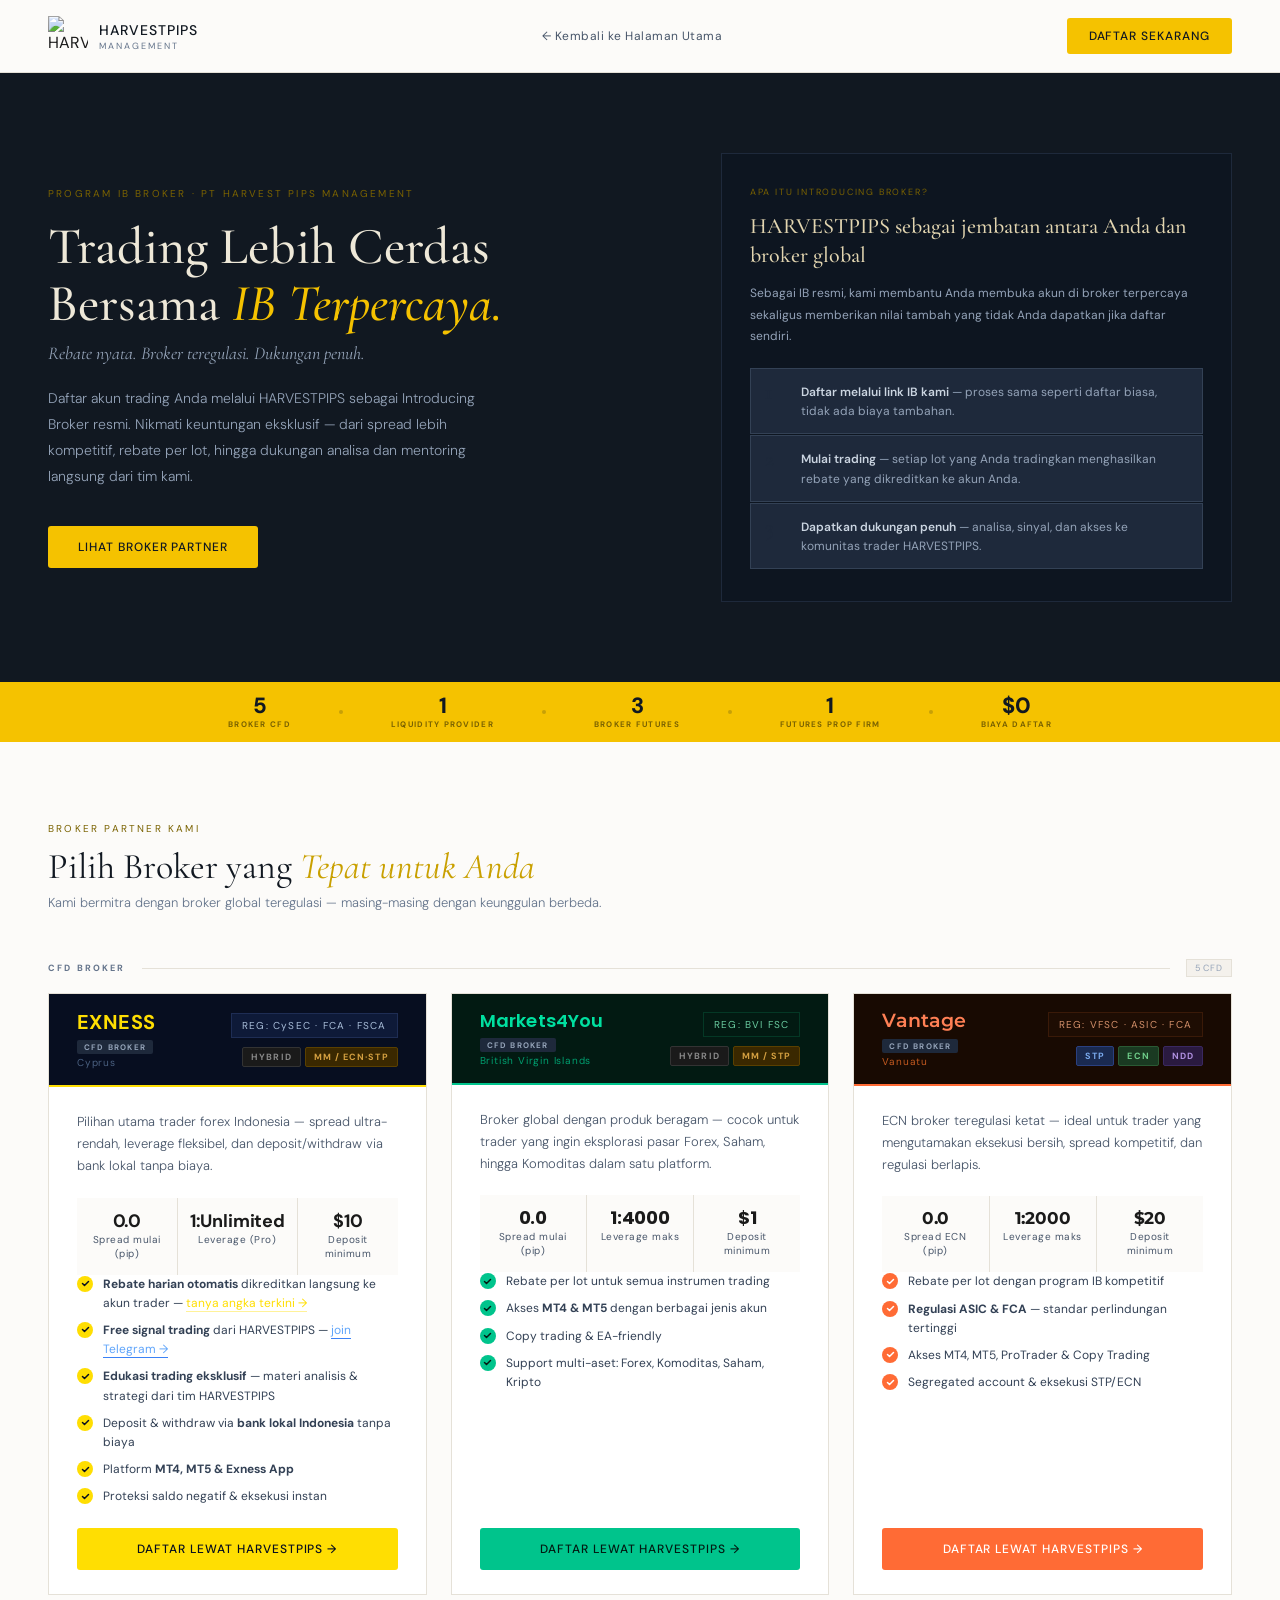
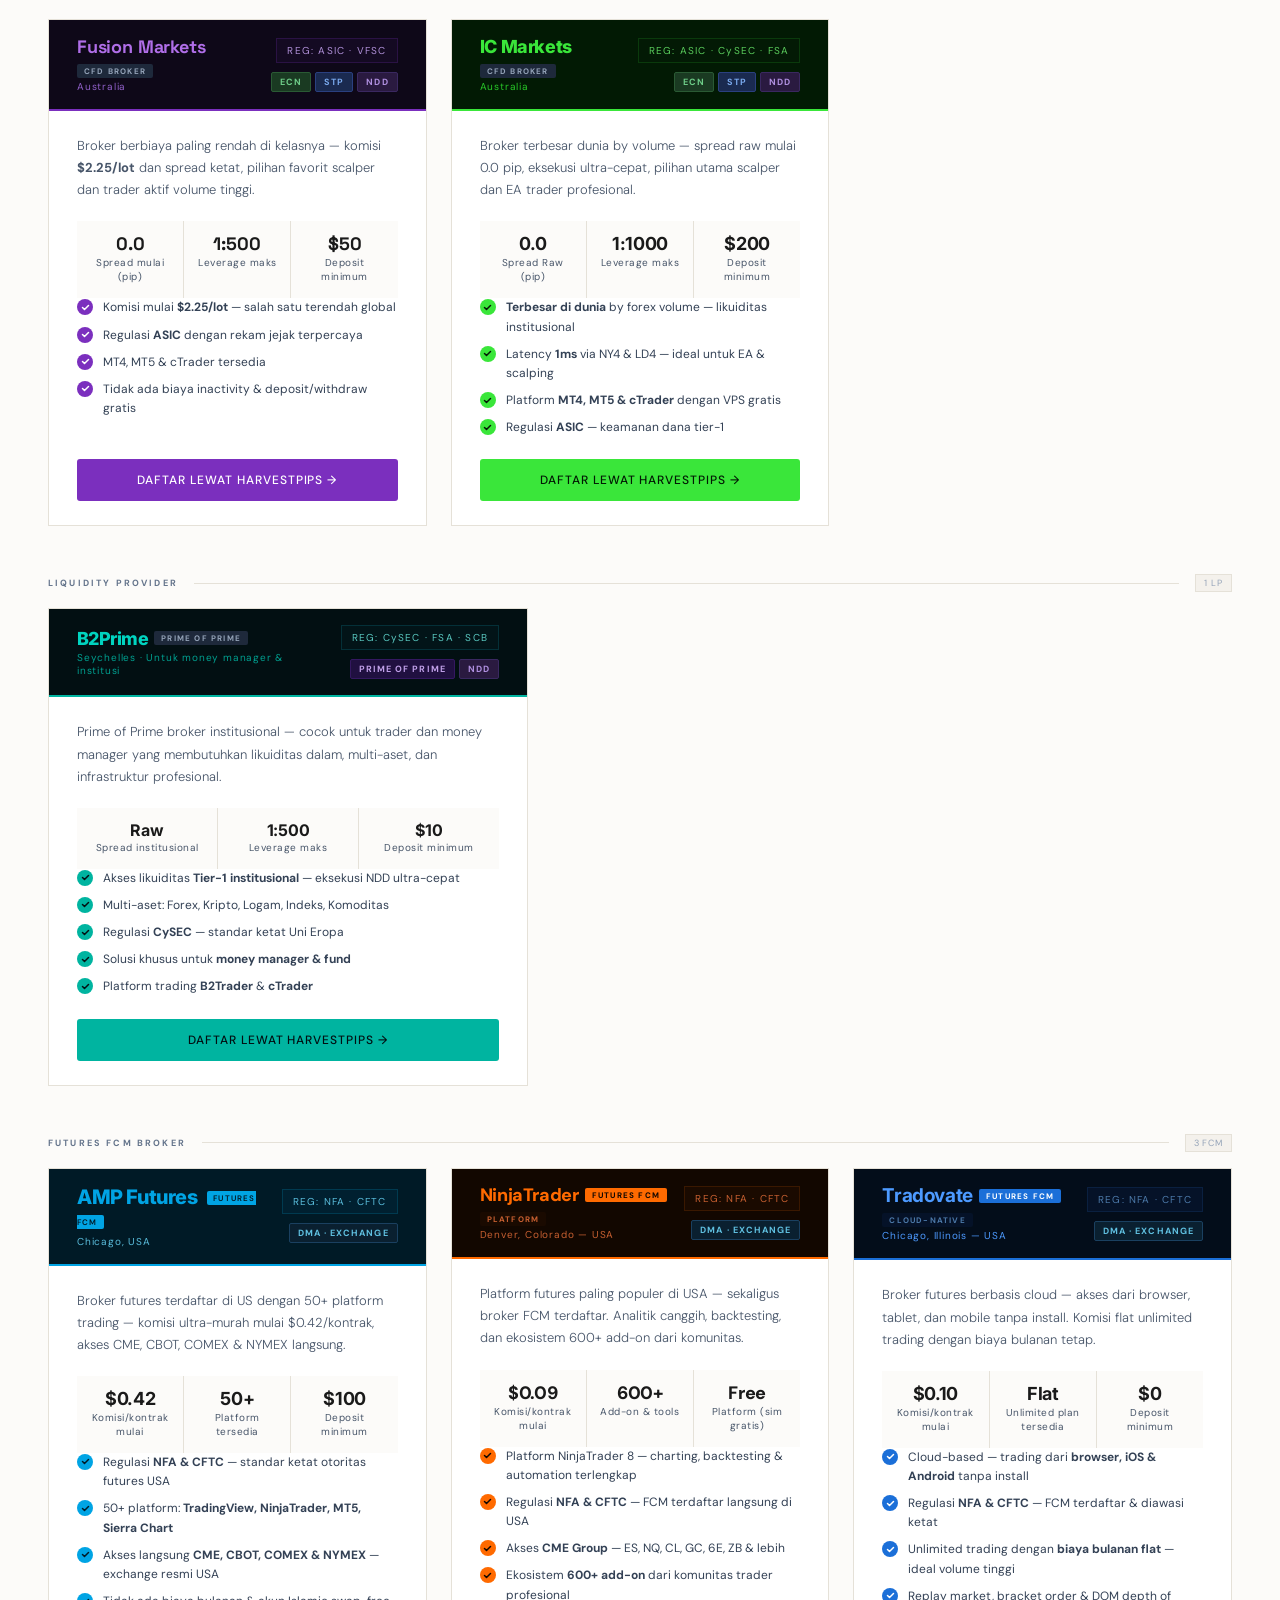
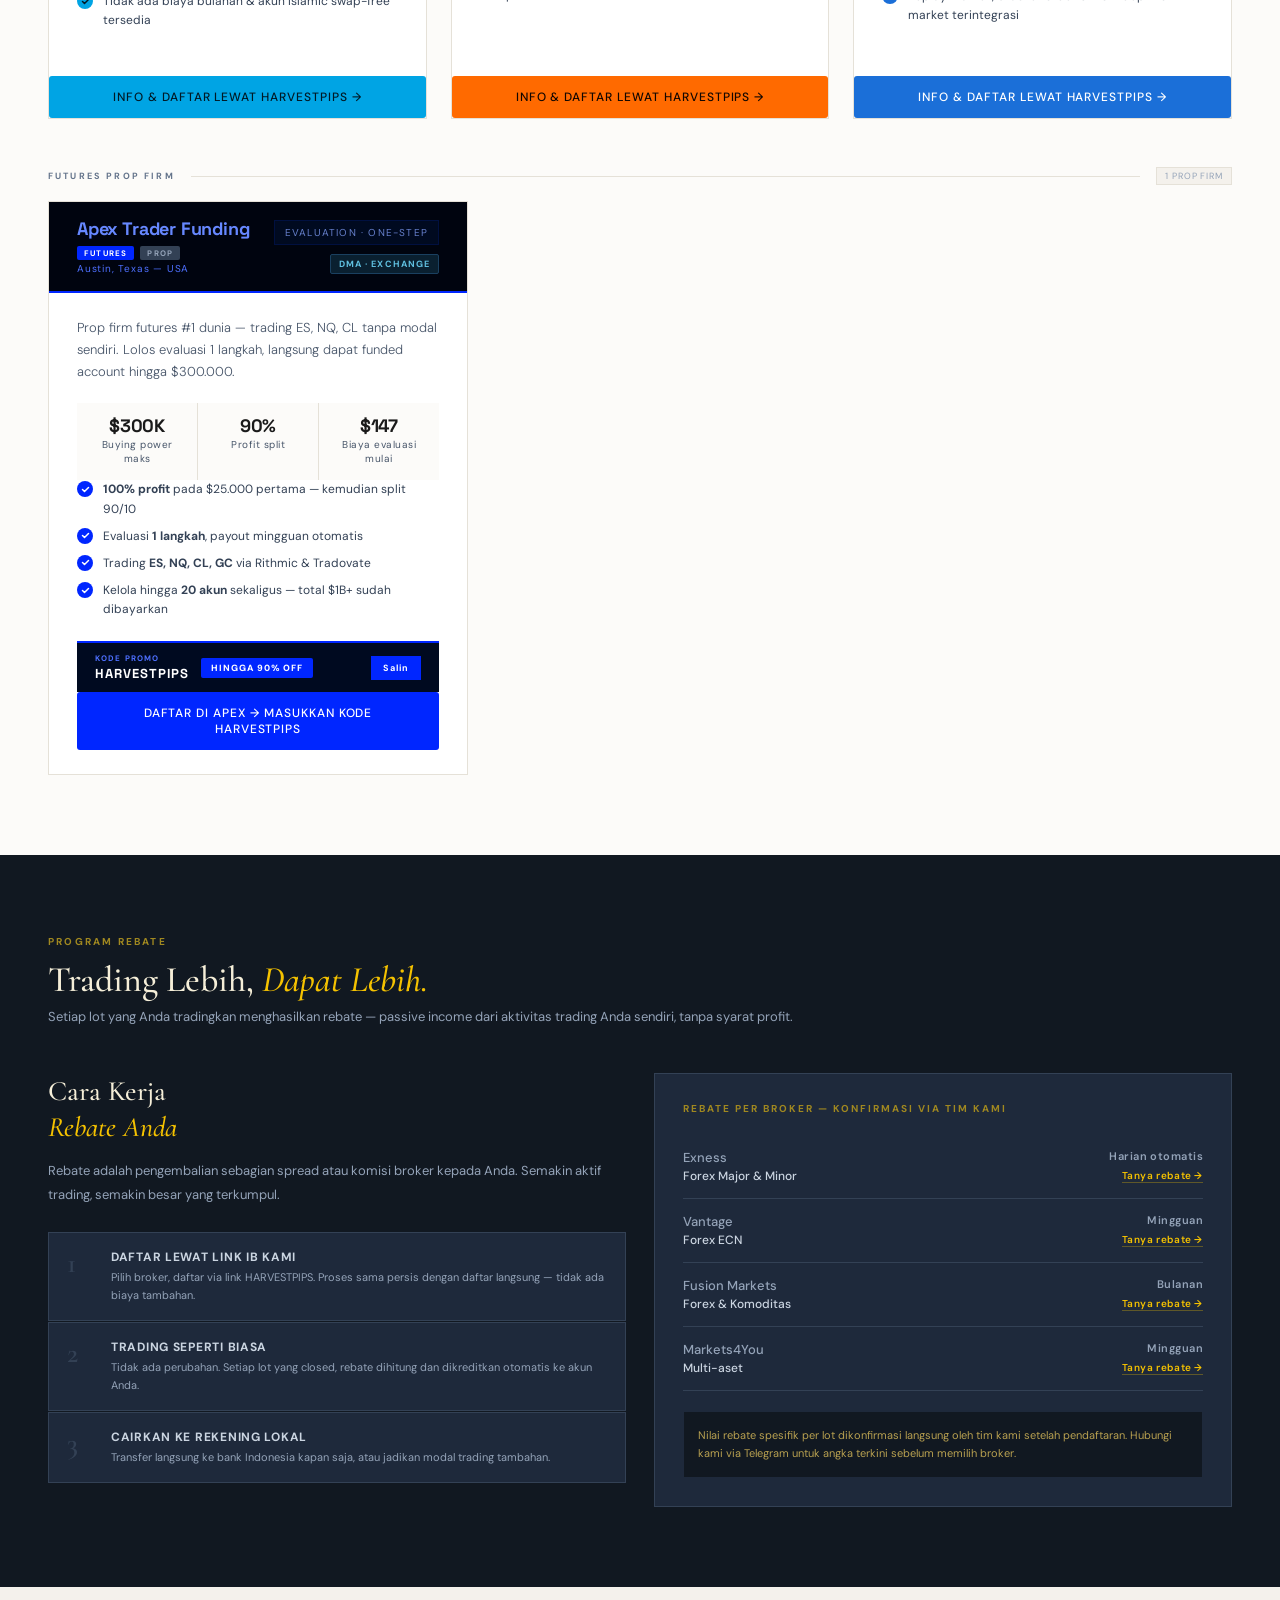
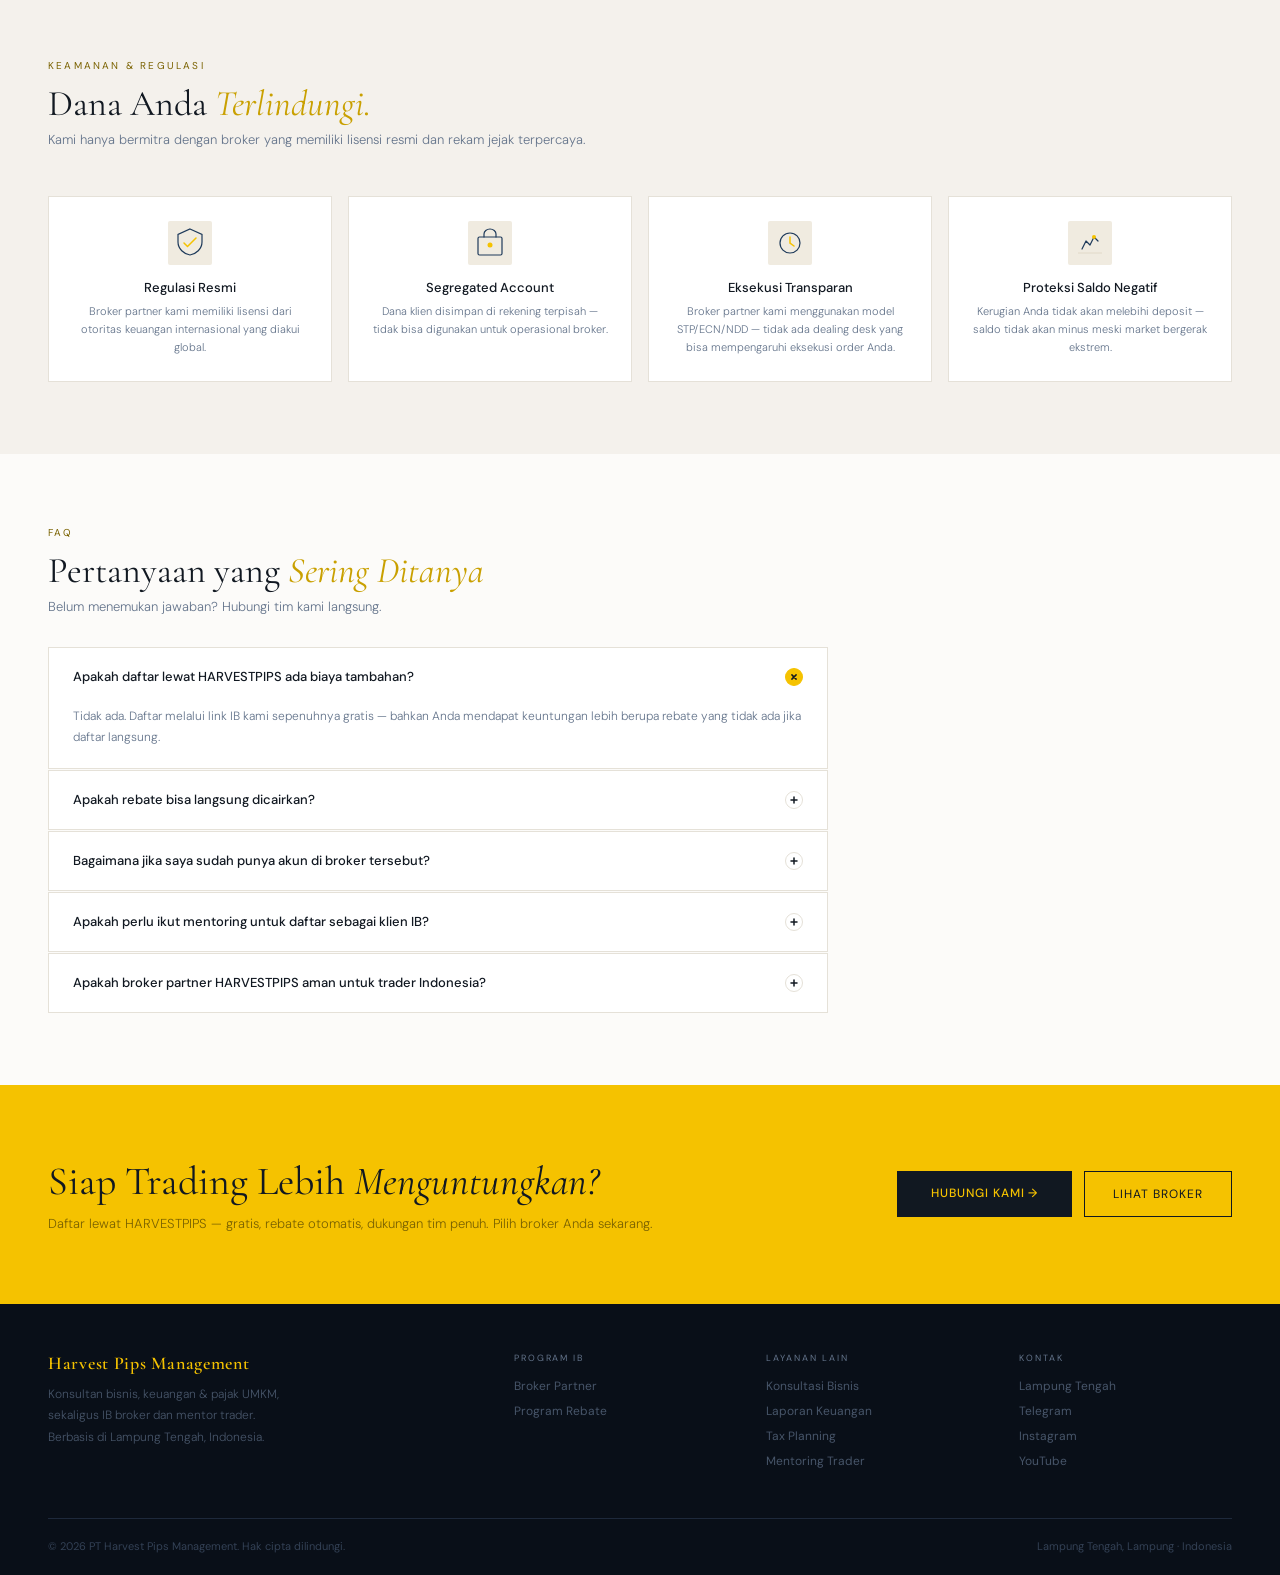
==== commit 79e8303d: "Update ib-broker.html" ====
--- a/public/ib-broker.html
+++ b/public/ib-broker.html
@@ -10,9 +10,13 @@
   <meta property="og:description" content="Daftar trading melalui HARVESTPIPS sebagai IB resmi. Nikmati rebate per lot, spread kompetitif, dan dukungan mentor profesional dari Lampung." />
   <meta property="og:type" content="website" />
   <meta property="og:url" content="https://harvestpips.com/ib-broker" />
+  <meta property="og:image" content="https://harvestpips.com/og-ib-broker.png" />
+  <meta property="og:image:width" content="1200" />
+  <meta property="og:image:height" content="630" />
   <meta name="twitter:card" content="summary_large_image" />
   <meta name="twitter:title" content="Program IB Broker — PT Harvest Pips Management" />
   <meta name="twitter:description" content="Daftar trading melalui HARVESTPIPS sebagai IB resmi. Rebate per lot, broker teregulasi, dukungan penuh." />
+  <meta name="twitter:image" content="https://harvestpips.com/og-ib-broker.png" />
   <link rel="preconnect" href="https://fonts.googleapis.com" />
   <link rel="preconnect" href="https://fonts.gstatic.com" crossorigin />
   <link href="https://fonts.googleapis.com/css2?family=Cormorant+Garamond:ital,wght@0,400;0,500;0,600;1,400;1,600&family=DM+Sans:opsz,wght@9..40,300;9..40,400;9..40,500;9..40,700;9..40,800&family=Poppins:wght@600;700&family=Montserrat:wght@700;800&family=Space+Grotesk:wght@600;700&family=Inter:wght@600;700;800&display=swap" rel="stylesheet" />
@@ -37,9 +41,6 @@
       --cream: #FCFBF9;
       --cream-dark: #F4F1EC;
       --cream-border: #E5E1D8;
-      --green-dark: #1E4A14;
-      --green-darker: #163810;
-      --green-txt: #6AAA50;
       --dark: #111821;
       --dark2: #1E293B;
       --dark3: #334155;
@@ -123,13 +124,6 @@
       transition: background 0.2s, transform 0.15s;
     }
     .btn-gold:hover { background: var(--gold-dim); transform: translateY(-1px); }
-    .btn-ghost-dark {
-      background: transparent; color: #94A3B8;
-      font-size: 12px; letter-spacing: 0.06em;
-      padding: 13px 28px; border: 1px solid #2D4060;
-      border-radius: var(--radius); transition: border-color 0.2s, color 0.2s;
-    }
-    .btn-ghost-dark:hover { border-color: #64748B; color: #ccc; }
 
     /* IB hero right — what is IB */
     .ib-what {
@@ -164,7 +158,7 @@
       gap: 24px; flex-wrap: wrap;
     }
     .s-item { display: flex; flex-direction: column; align-items: center; }
-    .s-n    { font-family: 'Cormorant Garamond', serif; font-size: 22px; font-weight: 600; color: var(--dark); line-height: 1; }
+    .s-n    { font-family: 'DM Sans', sans-serif; font-size: 22px; font-weight: 800; letter-spacing: -0.02em; color: var(--dark); line-height: 1; }
     .s-l    { font-size: 8px; letter-spacing: 0.16em; color: var(--gold-muted); font-weight: 700; margin-top: 2px; }
     .s-dot  { width: 4px; height: 4px; background: var(--dark); border-radius: 50%; opacity: 0.2; flex-shrink: 0; margin: 0 24px; align-self: center; }
 
@@ -205,11 +199,27 @@
     }
     .broker-card:hover { box-shadow: 0 6px 24px rgba(0,0,0,0.08); border-color: var(--gold-dim); }
     .broker-card-header {
-      background: var(--dark); padding: 20px 28px;
+      background: var(--dark); padding: 16px 28px;
       display: flex; align-items: center; justify-content: space-between;
-    }
-    .broker-header-left { display: flex; align-items: center; gap: 10px; }
+      gap: 12px;
+    }
+    .broker-header-left { display: flex; align-items: center; gap: 10px; flex: 1; min-width: 0; }
     .broker-header-left > div { display: flex; flex-direction: column; justify-content: center; }
+    .broker-header-right {
+      display: flex; flex-direction: column; align-items: flex-end; gap: 5px;
+      flex-shrink: 0;
+    }
+    .broker-exec {
+      font-size: 9px; font-weight: 700; letter-spacing: 0.12em;
+      padding: 3px 8px; border-radius: 2px; white-space: nowrap;
+    }
+    .broker-exec.ecn  { background: #1A3A22; color: #6ECC88; border: 0.5px solid #2A5A34; }
+    .broker-exec.stp  { background: #1A2A50; color: #7AAAEE; border: 0.5px solid #2A4080; }
+    .broker-exec.mm   { background: #3A2800; color: #D4A040; border: 0.5px solid #5A4000; }
+    .broker-exec.ndd  { background: #2A1A40; color: #B090E0; border: 0.5px solid #3A2860; }
+    .broker-exec.dma  { background: #0A2030; color: #60C0E0; border: 0.5px solid #1A4060; }
+    .broker-exec.lp   { background: #201040; color: #C0A0E8; border: 0.5px solid #341860; }
+    .broker-exec.hybrid { background: #1A1A1A; color: #888; border: 0.5px solid #333; }
     .broker-logo {
       width: 28px; height: 28px; border-radius: 6px;
       object-fit: contain; flex-shrink: 0;
@@ -271,10 +281,11 @@
     }
     .broker-card-body { padding: 24px 28px; display: flex; flex-direction: column; flex: 1; }
     .broker-tagline { font-size: 13px; color: var(--mid); font-weight: 300; margin-bottom: 20px; line-height: 1.7; }
-    .broker-stats { display: grid; grid-template-columns: repeat(3, 1fr); gap: 1px; background: var(--cream-border); margin-bottom: 20px; }
+    .broker-stats { display: grid; grid-template-columns: repeat(3, 1fr); gap: 1px; background: var(--cream-border); margin-bottom: 0; }
     .b-stat { background: var(--cream); padding: 14px 12px; text-align: center; }
     .b-stat-n { font-family: 'Cormorant Garamond', serif; font-size: 22px; font-weight: 600; color: var(--dark); line-height: 1; margin-bottom: 3px; }
     .b-stat-l { font-size: 10px; color: var(--mid); letter-spacing: 0.05em; line-height: 1.4; }
+
     .broker-benefits { display: flex; flex-direction: column; gap: 8px; margin-bottom: 22px; flex: 1; }
     .b-benefit { display: flex; align-items: flex-start; gap: 10px; }
     .b-check {
@@ -294,7 +305,6 @@
 
     /* REBATE SECTION */
     .rebate-layout { display: grid; grid-template-columns: 1fr 1fr; gap: 28px; align-items: start; }
-    .rebate-explain { }
     .rebate-explain-title {
       font-family: 'Cormorant Garamond', serif;
       font-size: 28px; font-weight: 500; color: #F5EED8;
@@ -327,9 +337,8 @@
     .rebate-fill { height: 100%; background: var(--gold); border-radius: 1px; animation: barGrow 1.2s ease both; animation-delay: 0.4s; }
     .rebate-note { margin-top: 20px; padding: 14px; background: #111821; border: 0.5px solid #1E293B; }
     .rebate-note p { font-size: 11px; color: #B8A050; line-height: 1.7; }
-
-
-    /* REGULATION */
+          
+/* REGULATION */
     .reg-section { padding: 72px 48px; background: var(--cream-dark); }
     .reg-grid { display: grid; grid-template-columns: repeat(4, 1fr); gap: 16px; }
     .reg-card {
@@ -342,12 +351,36 @@
     .reg-title { font-size: 13px; font-weight: 500; color: var(--dark); margin-bottom: 6px; }
     .reg-desc  { font-size: 11px; color: var(--muted); line-height: 1.65; font-weight: 300; }
 
-    /* FAQ */
+    /* FAQ Accordion */
     .faq-section { padding: 72px 48px; background: var(--cream); }
-    .faq-grid { display: grid; grid-template-columns: 1fr 1fr; gap: 16px; max-width: 900px; }
-    .faq-item { background: #fff; border: 0.5px solid var(--cream-border); padding: 22px 24px; }
-    .faq-q { font-size: 13px; font-weight: 500; color: var(--dark); margin-bottom: 8px; }
-    .faq-a { font-size: 12px; color: var(--muted); line-height: 1.75; font-weight: 300; }
+    .faq-list { display: flex; flex-direction: column; gap: 1px; max-width: 780px; }
+    .faq-item {
+      background: #fff; border: 0.5px solid var(--cream-border);
+      overflow: hidden;
+    }
+    .faq-q {
+      font-size: 13px; font-weight: 500; color: var(--dark);
+      padding: 20px 24px; cursor: pointer;
+      display: flex; align-items: center; justify-content: space-between; gap: 16px;
+      user-select: none; transition: background 0.15s;
+      border: none; background: transparent; width: 100%; text-align: left;
+      font-family: inherit;
+    }
+    .faq-q:hover { background: var(--cream-dark); }
+    .faq-icon {
+      width: 18px; height: 18px; flex-shrink: 0;
+      border: 1px solid var(--cream-border); border-radius: 50%;
+      display: flex; align-items: center; justify-content: center;
+      transition: transform 0.25s, background 0.2s, border-color 0.2s;
+    }
+    .faq-icon svg { width: 8px; height: 8px; }
+    .faq-item.open .faq-icon { transform: rotate(45deg); background: var(--gold); border-color: var(--gold); }
+    .faq-a {
+      font-size: 12px; color: var(--muted); line-height: 1.75; font-weight: 300;
+      padding: 0 24px; max-height: 0; overflow: hidden;
+      transition: max-height 0.3s ease, padding 0.3s ease;
+    }
+    .faq-item.open .faq-a { max-height: 500px; padding: 0 24px 20px; }
 
     /* CTA */
     .cta {
@@ -554,7 +587,6 @@
       .reg-section { padding: 56px 24px; }
       .reg-grid { grid-template-columns: 1fr 1fr; }
       .faq-section { padding: 56px 24px; }
-      .faq-grid { grid-template-columns: 1fr; }
       .cta { grid-template-columns: 1fr; gap: 28px; padding: 52px 24px; }
       .cta-h { font-size: 30px; }
       .footer { padding: 44px 24px 20px; }
@@ -589,7 +621,7 @@
   <nav class="nav">
     <div class="logo">
       <div class="logo-mark">
-        <img src="./logo.png" alt="HARVESTPIPS Logo" style="width:40px;height:40px;object-fit:contain;display:block;" />
+        <img src="/logo.png" alt="HARVESTPIPS Logo" style="width:40px;height:40px;object-fit:contain;display:block;" />
       </div>
       <div>
         <div class="logo-name">HARVESTPIPS</div>
@@ -599,6 +631,8 @@
     <a href="/" class="nav-back">← Kembali ke Halaman Utama</a>
     <button class="btn-nav" onclick="document.getElementById('daftar').scrollIntoView({behavior:'smooth'})">DAFTAR SEKARANG</button>
   </nav>
+
+  <main>
 
   <!-- HERO -->
   <section class="ib-hero">
@@ -634,16 +668,16 @@
 
   <!-- STRIP -->
   <div class="strip">
-    <div class="s-item"><div class="s-n">10+</div><div class="s-l">BROKER PARTNER</div></div>
+    <div class="s-item"><div class="s-n">5</div><div class="s-l">BROKER CFD</div></div>
+    <div class="s-dot"></div>
+    <div class="s-item"><div class="s-n">1</div><div class="s-l">LIQUIDITY PROVIDER</div></div>
+    <div class="s-dot"></div>
+    <div class="s-item"><div class="s-n">3</div><div class="s-l">BROKER FUTURES</div></div>
+    <div class="s-dot"></div>
+    <div class="s-item"><div class="s-n">1</div><div class="s-l">FUTURES PROP FIRM</div></div>
     <div class="s-dot"></div>
     <div class="s-item"><div class="s-n">$0</div><div class="s-l">BIAYA DAFTAR</div></div>
-    <div class="s-dot"></div>
-    <div class="s-item"><div class="s-n">Rebate</div><div class="s-l">PER LOT OTOMATIS</div></div>
-    <div class="s-dot"></div>
-    <div class="s-item"><div class="s-n">Multi-regulasi</div><div class="s-l">ASIC · FCA · CYSEC · NFA</div></div>
   </div>
-
-  <main>
 
   <!-- BROKER PARTNERS -->
   <section class="sec sec-cream" id="broker">
@@ -654,7 +688,7 @@
       <div class="broker-cat-header">
         <div class="broker-cat-label">CFD BROKER</div>
         <div class="broker-cat-line"></div>
-        <div class="broker-cat-count">5 BROKER</div>
+        <div class="broker-cat-count">5 CFD</div>
       </div>
       <div class="broker-grid">
       <div class="broker-card" data-broker="exness">
@@ -669,12 +703,16 @@
               <div class="broker-location">Cyprus</div>
             </div>
           </div>
-          <div class="broker-reg">REG: CySEC · FCA · FSCA</div>
+                    <div class="broker-header-right">
+            <div class="broker-reg">REG: CySEC · FCA · FSCA</div>
+            <div style="display:flex;gap:4px;flex-wrap:wrap;justify-content:flex-end;margin-top:4px;"><span class="broker-exec hybrid">HYBRID</span><span class="broker-exec mm">MM / ECN·STP</span></div>
+          </div>
         </div>
         <div class="broker-card-body">
           <p class="broker-tagline">Pilihan utama trader forex Indonesia — spread ultra-rendah, leverage fleksibel, dan deposit/withdraw via bank lokal tanpa biaya.</p>
           <div class="broker-stats"><div class="b-stat"><div class="b-stat-n">0.0</div><div class="b-stat-l">Spread mulai (pip)</div></div><div class="b-stat"><div class="b-stat-n exness-stat">1:Unlimited</div><div class="b-stat-l">Leverage (Pro)</div></div><div class="b-stat"><div class="b-stat-n">$10</div><div class="b-stat-l">Deposit minimum</div></div></div>
-          <div class="broker-benefits">
+          
+<div class="broker-benefits">
             <div class="b-benefit">
               <div class="b-check"><svg viewBox="0 0 9 9" fill="none"><path d="M1.5 4.5L3.5 6.5L7.5 2.5" stroke="#1A1A1A" stroke-width="1.5" stroke-linecap="round" stroke-linejoin="round"/></svg></div>
               <div class="b-benefit-txt"><strong>Rebate harian otomatis</strong> dikreditkan langsung ke akun trader — <a href="https://t.me/harvestpips_com" target="_blank" style="color:#FFDE02;text-decoration:none;border-bottom:1px solid rgba(255,222,2,0.4);">tanya angka terkini →</a></div>
@@ -715,7 +753,10 @@
               <div class="broker-location">British Virgin Islands</div>
             </div>
           </div>
-          <div class="broker-reg">REG: BVI FSC</div>
+                    <div class="broker-header-right">
+            <div class="broker-reg">REG: BVI FSC</div>
+            <div style="display:flex;gap:4px;flex-wrap:wrap;justify-content:flex-end;margin-top:4px;"><span class="broker-exec hybrid">HYBRID</span><span class="broker-exec mm">MM / STP</span></div>
+          </div>
         </div>
         <div class="broker-card-body">
           <p class="broker-tagline">Broker global dengan produk beragam — cocok untuk trader yang ingin eksplorasi pasar Forex, Saham, hingga Komoditas dalam satu platform.</p>
@@ -753,7 +794,10 @@
               <div class="broker-location">Vanuatu</div>
             </div>
           </div>
-          <div class="broker-reg">REG: VFSC · ASIC · FCA</div>
+                    <div class="broker-header-right">
+            <div class="broker-reg">REG: VFSC · ASIC · FCA</div>
+            <div style="display:flex;gap:4px;flex-wrap:wrap;justify-content:flex-end;margin-top:4px;"><span class="broker-exec stp">STP</span><span class="broker-exec ecn">ECN</span><span class="broker-exec ndd">NDD</span></div>
+          </div>
         </div>
         <div class="broker-card-body">
           <p class="broker-tagline">ECN broker teregulasi ketat — ideal untuk trader yang mengutamakan eksekusi bersih, spread kompetitif, dan regulasi berlapis.</p>
@@ -791,7 +835,10 @@
               <div class="broker-location">Australia</div>
             </div>
           </div>
-          <div class="broker-reg">REG: ASIC · VFSC</div>
+                    <div class="broker-header-right">
+            <div class="broker-reg">REG: ASIC · VFSC</div>
+            <div style="display:flex;gap:4px;flex-wrap:wrap;justify-content:flex-end;margin-top:4px;"><span class="broker-exec ecn">ECN</span><span class="broker-exec stp">STP</span><span class="broker-exec ndd">NDD</span></div>
+          </div>
         </div>
         <div class="broker-card-body">
           <p class="broker-tagline">Broker berbiaya paling rendah di kelasnya — komisi <strong>$2.25/lot</strong> dan spread ketat, pilihan favorit scalper dan trader aktif volume tinggi.</p>
@@ -830,7 +877,10 @@
               <div class="broker-location">Australia</div>
             </div>
           </div>
-          <div class="broker-reg">REG: ASIC · CySEC · FSA</div>
+                    <div class="broker-header-right">
+            <div class="broker-reg">REG: ASIC · CySEC · FSA</div>
+            <div style="display:flex;gap:4px;flex-wrap:wrap;justify-content:flex-end;margin-top:4px;"><span class="broker-exec ecn">ECN</span><span class="broker-exec stp">STP</span><span class="broker-exec ndd">NDD</span></div>
+          </div>
         </div>
         <div class="broker-card-body">
           <p class="broker-tagline">Broker terbesar dunia by volume — spread raw mulai 0.0 pip, eksekusi ultra-cepat, pilihan utama scalper dan EA trader profesional.</p>
@@ -861,6 +911,16 @@
         </div>
       </div>
 
+      </div>
+    </div>
+
+    <div class="broker-category">
+      <div class="broker-cat-header">
+        <div class="broker-cat-label">LIQUIDITY PROVIDER</div>
+        <div class="broker-cat-line"></div>
+        <div class="broker-cat-count">1 LP</div>
+      </div>
+      <div class="broker-grid" style="grid-template-columns: repeat(auto-fill, minmax(340px, 480px));">
       <div class="broker-card" data-broker="b2prime">
         <div class="broker-card-header">
           <div class="broker-header-left">
@@ -873,7 +933,10 @@
               <div class="broker-location">Seychelles · Untuk money manager & institusi</div>
             </div>
           </div>
-          <div class="broker-reg">REG: CySEC · FSA · SCB</div>
+                    <div class="broker-header-right">
+            <div class="broker-reg">REG: CySEC · FSA · SCB</div>
+            <div style="display:flex;gap:4px;flex-wrap:wrap;justify-content:flex-end;margin-top:4px;"><span class="broker-exec lp">PRIME OF PRIME</span><span class="broker-exec ndd">NDD</span></div>
+          </div>
         </div>
         <div class="broker-card-body">
           <p class="broker-tagline">Prime of Prime broker institusional — cocok untuk trader dan money manager yang membutuhkan likuiditas dalam, multi-aset, dan infrastruktur profesional.</p>
@@ -911,7 +974,7 @@
       <div class="broker-cat-header">
         <div class="broker-cat-label">FUTURES FCM BROKER</div>
         <div class="broker-cat-line"></div>
-        <div class="broker-cat-count">3 BROKER</div>
+        <div class="broker-cat-count">3 FCM</div>
       </div>
       <div class="broker-grid">
       <!-- AMP FUTURES — USA FCM BROKER -->
@@ -924,7 +987,10 @@
               <div class="broker-location">Chicago, USA</div>
             </div>
           </div>
-          <div class="broker-reg">REG: NFA · CFTC</div>
+                    <div class="broker-header-right">
+            <div class="broker-reg">REG: NFA · CFTC</div>
+            <div style="display:flex;gap:4px;flex-wrap:wrap;justify-content:flex-end;margin-top:4px;"><span class="broker-exec dma">DMA · EXCHANGE</span></div>
+          </div>
         </div>
         <div class="broker-card-body">
           <p class="broker-tagline">Broker futures terdaftar di US dengan 50+ platform trading — komisi ultra-murah mulai $0.42/kontrak, akses CME, CBOT, COMEX & NYMEX langsung.</p>
@@ -969,7 +1035,10 @@
               <div class="broker-location">Denver, Colorado — USA</div>
             </div>
           </div>
-          <div class="broker-reg" style="white-space:nowrap;">REG: NFA · CFTC</div>
+                    <div class="broker-header-right">
+            <div class="broker-reg" style="white-space:nowrap;">REG: NFA · CFTC</div>
+            <div style="display:flex;gap:4px;flex-wrap:wrap;justify-content:flex-end;margin-top:4px;"><span class="broker-exec dma">DMA · EXCHANGE</span></div>
+          </div>
         </div>
         <div class="broker-card-body">
           <p class="broker-tagline">Platform futures paling populer di USA — sekaligus broker FCM terdaftar. Analitik canggih, backtesting, dan ekosistem 600+ add-on dari komunitas.</p>
@@ -1014,7 +1083,10 @@
               <div class="broker-location">Chicago, Illinois — USA</div>
             </div>
           </div>
-          <div class="broker-reg" style="white-space:nowrap;">REG: NFA · CFTC</div>
+                    <div class="broker-header-right">
+            <div class="broker-reg" style="white-space:nowrap;">REG: NFA · CFTC</div>
+            <div style="display:flex;gap:4px;flex-wrap:wrap;justify-content:flex-end;margin-top:4px;"><span class="broker-exec dma">DMA · EXCHANGE</span></div>
+          </div>
         </div>
         <div class="broker-card-body">
           <p class="broker-tagline">Broker futures berbasis cloud — akses dari browser, tablet, dan mobile tanpa install. Komisi flat unlimited trading dengan biaya bulanan tetap.</p>
@@ -1052,7 +1124,7 @@
       <div class="broker-cat-header">
         <div class="broker-cat-label">FUTURES PROP FIRM</div>
         <div class="broker-cat-line"></div>
-        <div class="broker-cat-count">1 BROKER</div>
+        <div class="broker-cat-count">1 PROP FIRM</div>
       </div>
       <div class="broker-grid" style="grid-template-columns: repeat(auto-fill, minmax(340px, 420px));">
       <!-- APEX TRADER FUNDING — FUTURES PROP FIRM -->
@@ -1069,7 +1141,10 @@
               <div class="broker-location">Austin, Texas — USA</div>
             </div>
           </div>
-          <div class="broker-reg" style="white-space:nowrap;align-self:flex-start;">EVALUATION · ONE-STEP</div>
+                    <div class="broker-header-right">
+            <div class="broker-reg" style="white-space:nowrap;">EVALUATION · ONE-STEP</div>
+            <div style="display:flex;gap:4px;flex-wrap:wrap;justify-content:flex-end;margin-top:4px;"><span class="broker-exec dma">DMA · EXCHANGE</span></div>
+          </div>
         </div>
         <div class="broker-card-body">
           <p class="broker-tagline">Prop firm futures #1 dunia — trading ES, NQ, CL tanpa modal sendiri. Lolos evaluasi 1 langkah, langsung dapat funded account hingga $300.000.</p>
@@ -1268,25 +1343,40 @@
     <div class="sec-eyebrow">FAQ</div>
     <h2 class="sec-h">Pertanyaan yang <em>Sering Ditanya</em></h2>
     <div class="sec-sub" style="margin-bottom:32px;">Belum menemukan jawaban? Hubungi tim kami langsung.</div>
-    <div class="faq-grid">
+    <div class="faq-list">
+      <div class="faq-item open">
+        <button class="faq-q" onclick="toggleFaq(this)" aria-expanded="true">
+          Apakah daftar lewat HARVESTPIPS ada biaya tambahan?
+          <span class="faq-icon"><svg viewBox="0 0 8 8" fill="none"><path d="M4 1V7M1 4H7" stroke="currentColor" stroke-width="1.5" stroke-linecap="round"/></svg></span>
+        </button>
+        <div class="faq-a">Tidak ada. Daftar melalui link IB kami sepenuhnya gratis — bahkan Anda mendapat keuntungan lebih berupa rebate yang tidak ada jika daftar langsung.</div>
+      </div>
       <div class="faq-item">
-        <div class="faq-q">Apakah daftar lewat HARVESTPIPS ada biaya tambahan?</div>
-        <div class="faq-a">Tidak ada. Daftar melalui link IB kami sepenuhnya gratis — bahkan Anda mendapat keuntungan lebih berupa rebate yang tidak ada jika daftar langsung.</div>
+        <button class="faq-q" onclick="toggleFaq(this)" aria-expanded="false">
+          Apakah rebate bisa langsung dicairkan?
+          <span class="faq-icon"><svg viewBox="0 0 8 8" fill="none"><path d="M4 1V7M1 4H7" stroke="currentColor" stroke-width="1.5" stroke-linecap="round"/></svg></span>
+        </button>
+        <div class="faq-a">Ya, rebate dapat dicairkan ke rekening bank Indonesia sesuai jadwal pencairan masing-masing broker (umumnya mingguan atau bulanan).</div>
       </div>
       <div class="faq-item">
-        <div class="faq-q">Apakah rebate bisa langsung dicairkan?</div>
-        <div class="faq-a">Ya, rebate dapat dicairkan ke rekening bank Indonesia sesuai jadwal pencairan masing-masing broker (umumnya mingguan atau bulanan).</div>
+        <button class="faq-q" onclick="toggleFaq(this)" aria-expanded="false">
+          Bagaimana jika saya sudah punya akun di broker tersebut?
+          <span class="faq-icon"><svg viewBox="0 0 8 8" fill="none"><path d="M4 1V7M1 4H7" stroke="currentColor" stroke-width="1.5" stroke-linecap="round"/></svg></span>
+        </button>
+        <div class="faq-a">Untuk menikmati program rebate IB, umumnya diperlukan akun baru yang didaftarkan melalui link referral kami. Hubungi kami untuk opsi migrasi akun.</div>
       </div>
       <div class="faq-item">
-        <div class="faq-q">Bagaimana jika saya sudah punya akun di broker tersebut?</div>
-        <div class="faq-a">Untuk menikmati program rebate IB, umumnya diperlukan akun baru yang didaftarkan melalui link referral kami. Hubungi kami untuk opsi migrasi akun.</div>
+        <button class="faq-q" onclick="toggleFaq(this)" aria-expanded="false">
+          Apakah perlu ikut mentoring untuk daftar sebagai klien IB?
+          <span class="faq-icon"><svg viewBox="0 0 8 8" fill="none"><path d="M4 1V7M1 4H7" stroke="currentColor" stroke-width="1.5" stroke-linecap="round"/></svg></span>
+        </button>
+        <div class="faq-a">Tidak wajib, namun sangat direkomendasikan. Klien IB yang mengikuti program mentoring HARVESTPIPS terbukti memiliki konsistensi trading yang lebih baik.</div>
       </div>
       <div class="faq-item">
-        <div class="faq-q">Apakah perlu ikut mentoring untuk daftar sebagai klien IB?</div>
-        <div class="faq-a">Tidak wajib, namun sangat direkomendasikan. Klien IB yang mengikuti program mentoring HARVESTPIPS terbukti memiliki konsistensi trading yang lebih baik.</div>
-      </div>
-      <div class="faq-item">
-        <div class="faq-q">Apakah broker partner HARVESTPIPS aman untuk trader Indonesia?</div>
+        <button class="faq-q" onclick="toggleFaq(this)" aria-expanded="false">
+          Apakah broker partner HARVESTPIPS aman untuk trader Indonesia?
+          <span class="faq-icon"><svg viewBox="0 0 8 8" fill="none"><path d="M4 1V7M1 4H7" stroke="currentColor" stroke-width="1.5" stroke-linecap="round"/></svg></span>
+        </button>
         <div class="faq-a">Ya. Kami hanya bermitra dengan broker berlisensi resmi, mendukung pembayaran via bank lokal, dan memiliki rekam jejak baik di komunitas trader Indonesia.</div>
       </div>
     </div>
@@ -1329,8 +1419,8 @@
         <div class="ft-col-h">KONTAK</div>
         <a class="ft-link" href="#">Lampung Tengah</a>
         <a class="ft-link" href="https://t.me/harvestpips_com">Telegram</a>
-        <a class="ft-link" href="#">Instagram</a>
-        <a class="ft-link" href="#">LinkedIn</a>
+        <a class="ft-link" href="https://instagram.com/harvestpips_com" target="_blank" rel="noopener">Instagram</a>
+        <a class="ft-link" href="https://youtube.com/@harvestpips_com" target="_blank" rel="noopener">YouTube</a>
       </div>
     </div>
     <div class="footer-bot">
@@ -1340,6 +1430,22 @@
   </footer>
 
   <script>
+    // FAQ Accordion
+    function toggleFaq(el) {
+      const item = el.parentElement;
+      const isOpen = item.classList.contains('open');
+      // Close all
+      document.querySelectorAll('.faq-item').forEach(i => {
+        i.classList.remove('open');
+        i.querySelector('.faq-q').setAttribute('aria-expanded', 'false');
+      });
+      // Open clicked (if it was closed)
+      if (!isOpen) {
+        item.classList.add('open');
+        el.setAttribute('aria-expanded', 'true');
+      }
+    }
+
     // Scroll animation dengan fallback untuk browser lama
     if ('IntersectionObserver' in window) {
       const observer = new IntersectionObserver((entries) => {
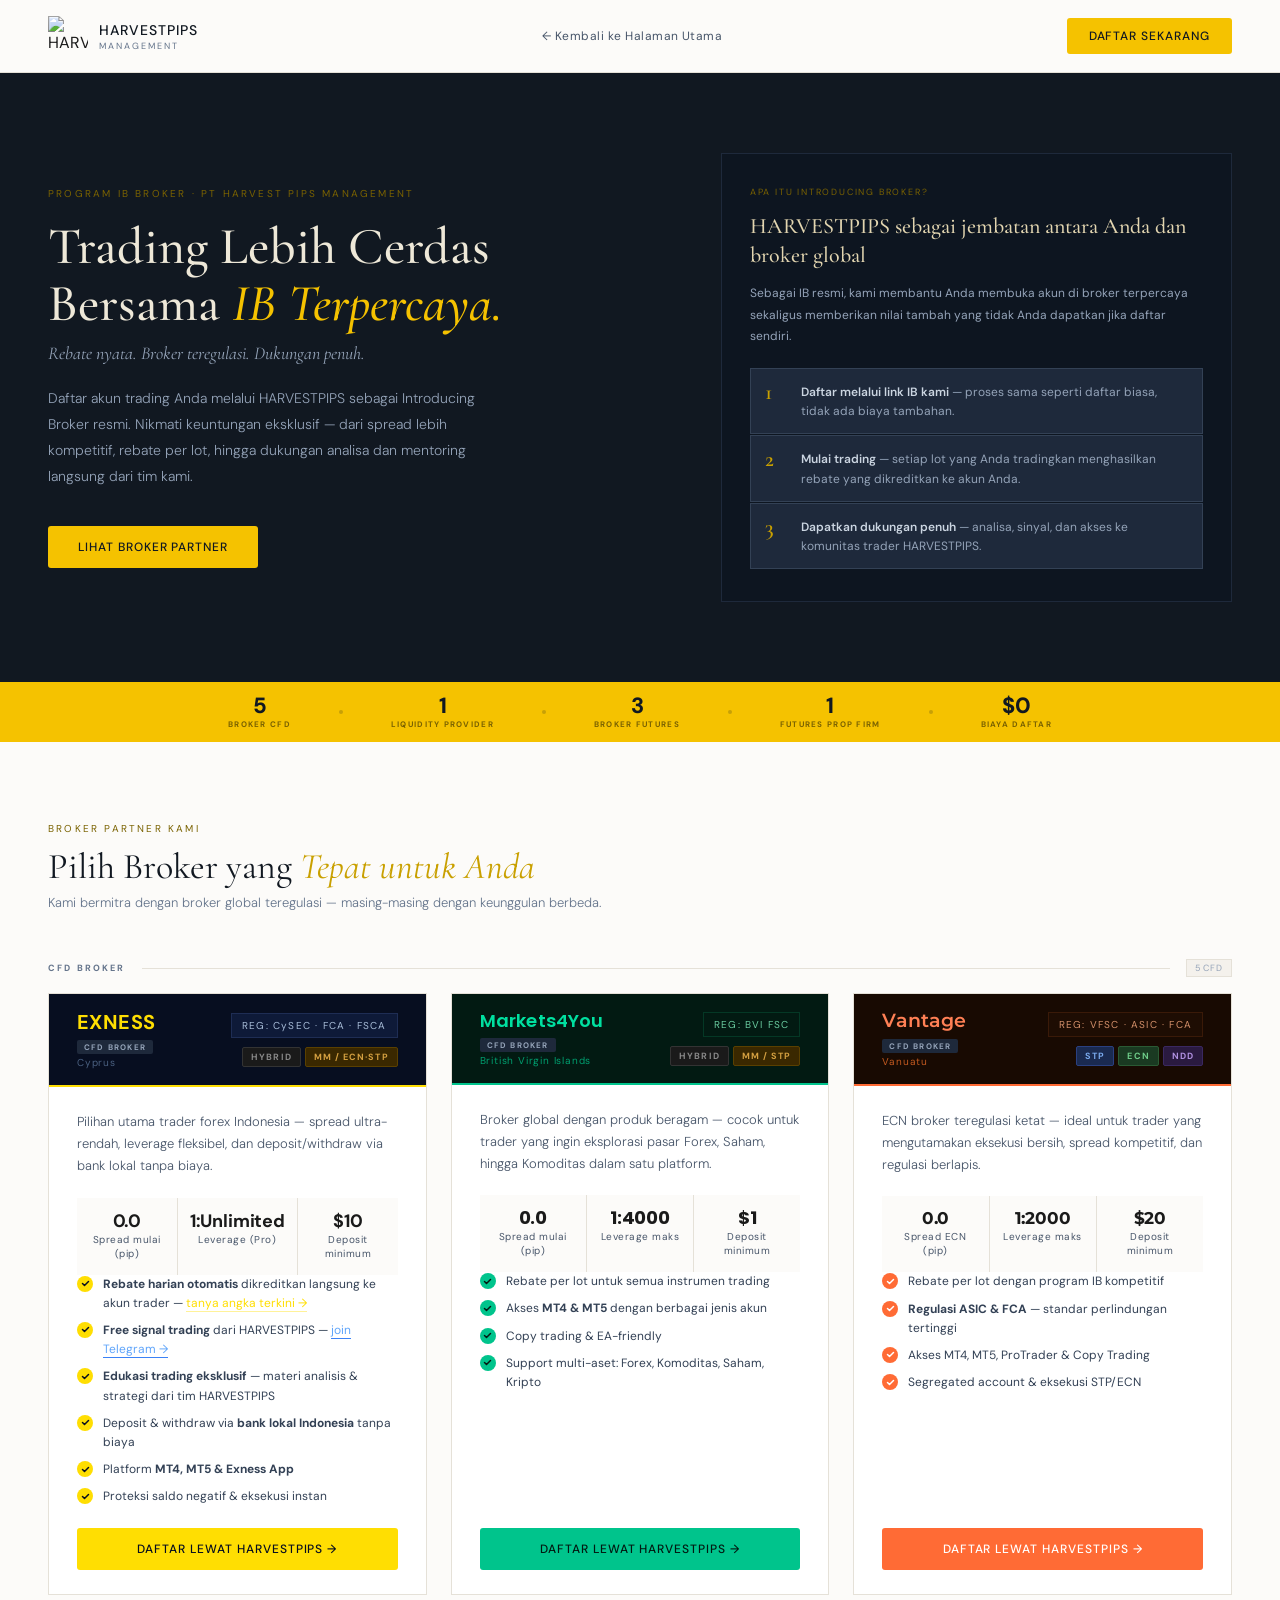
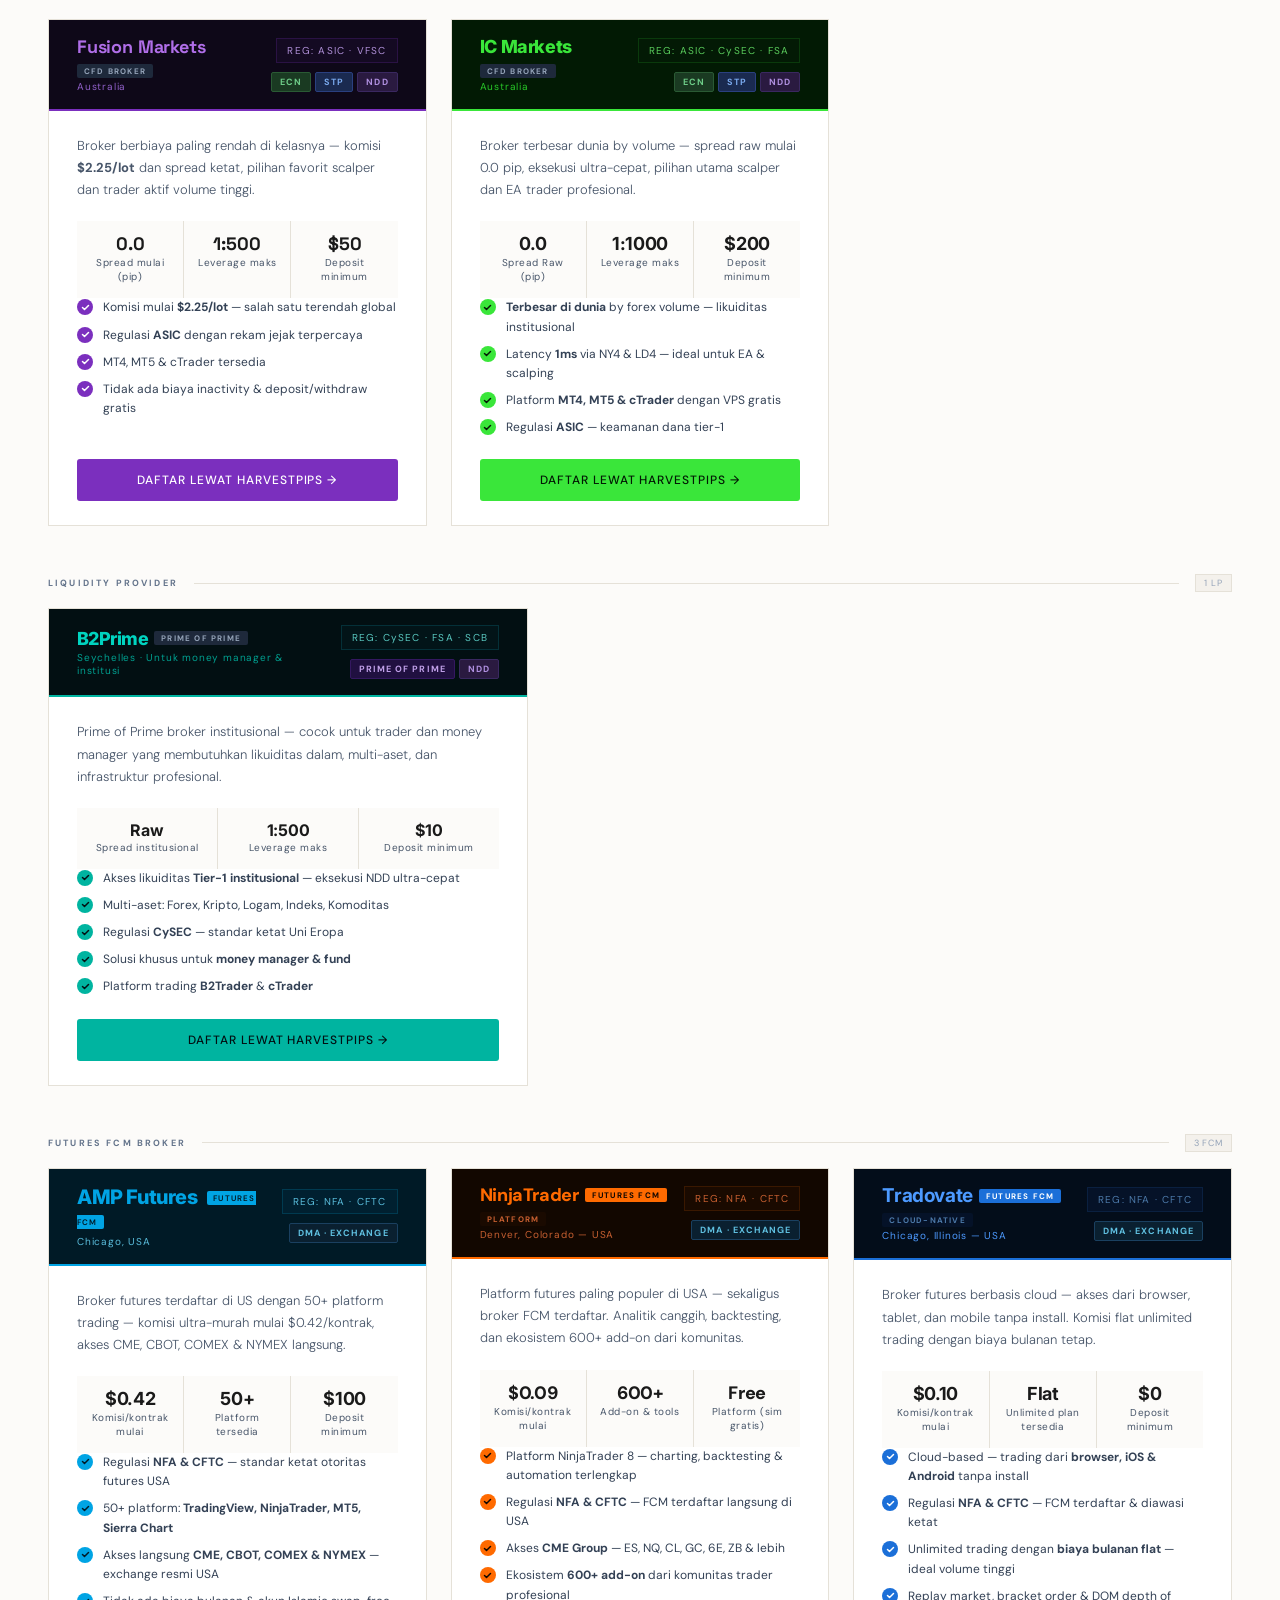
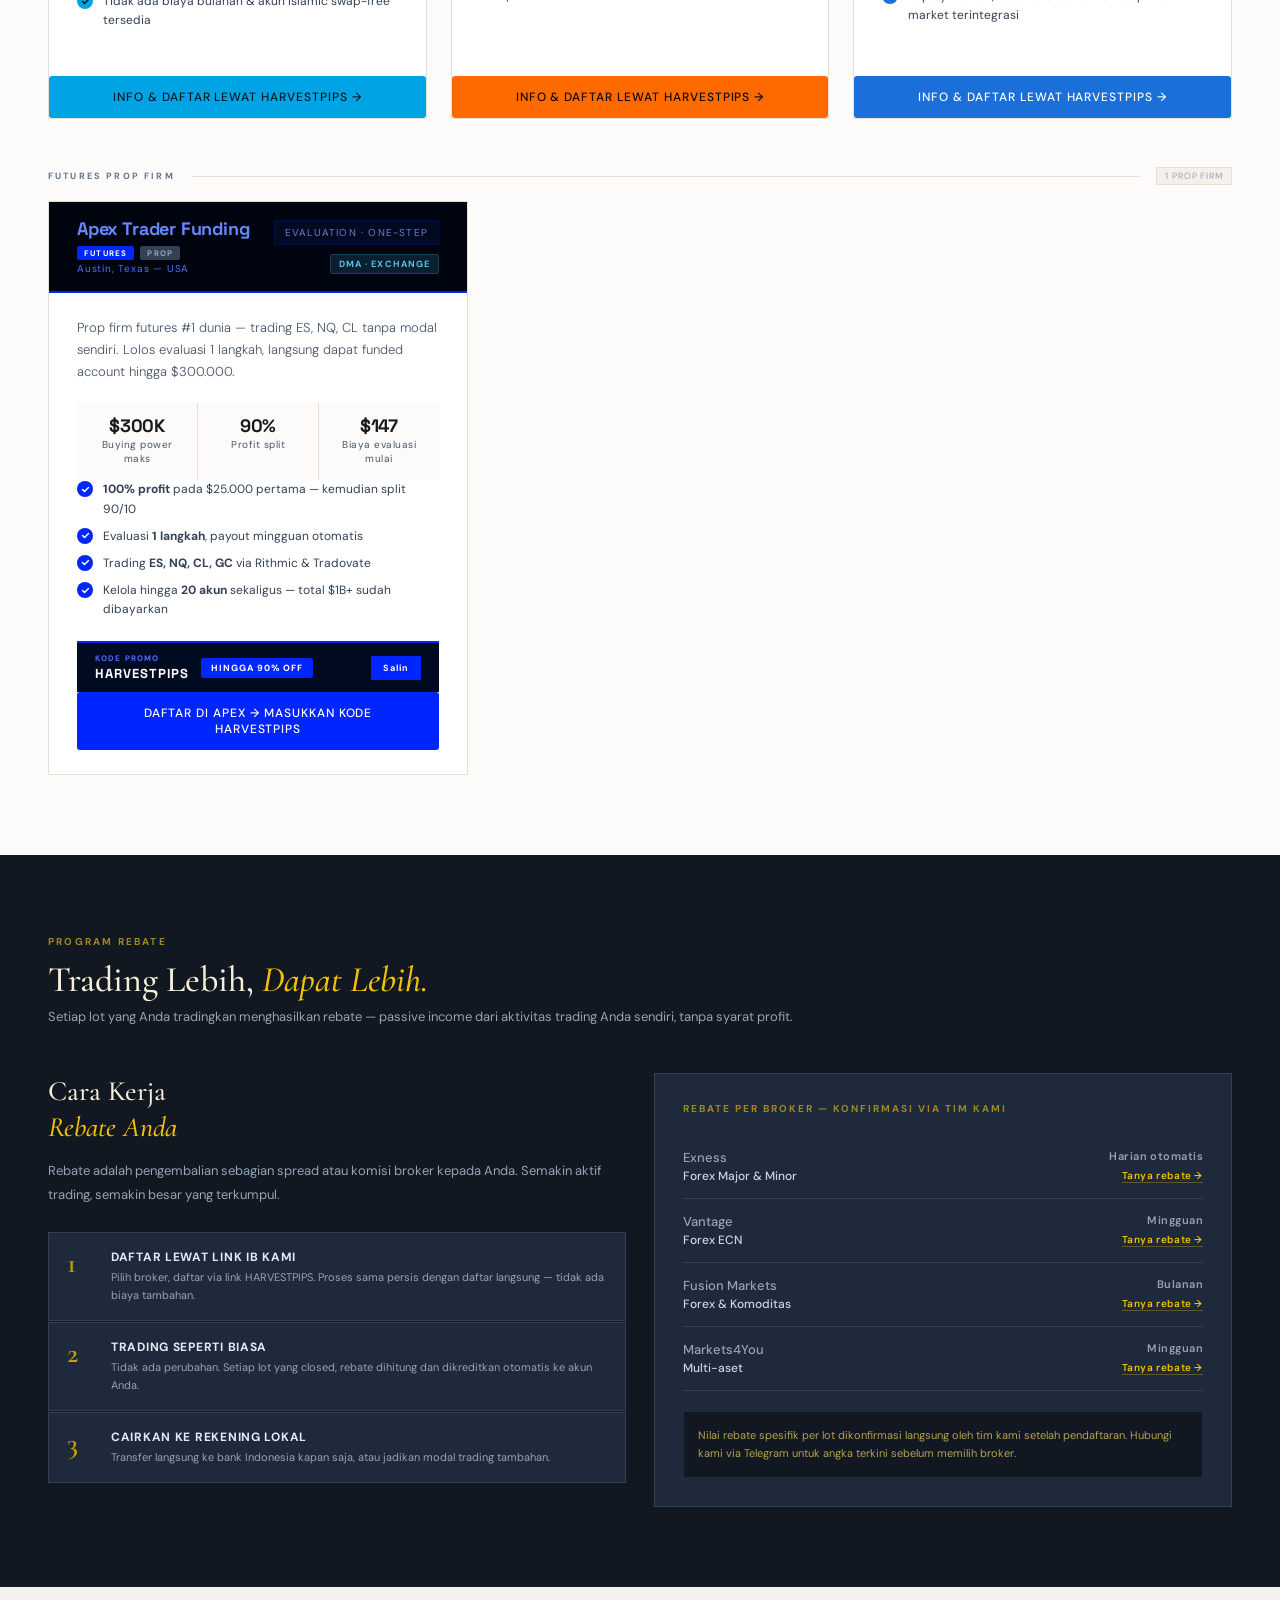
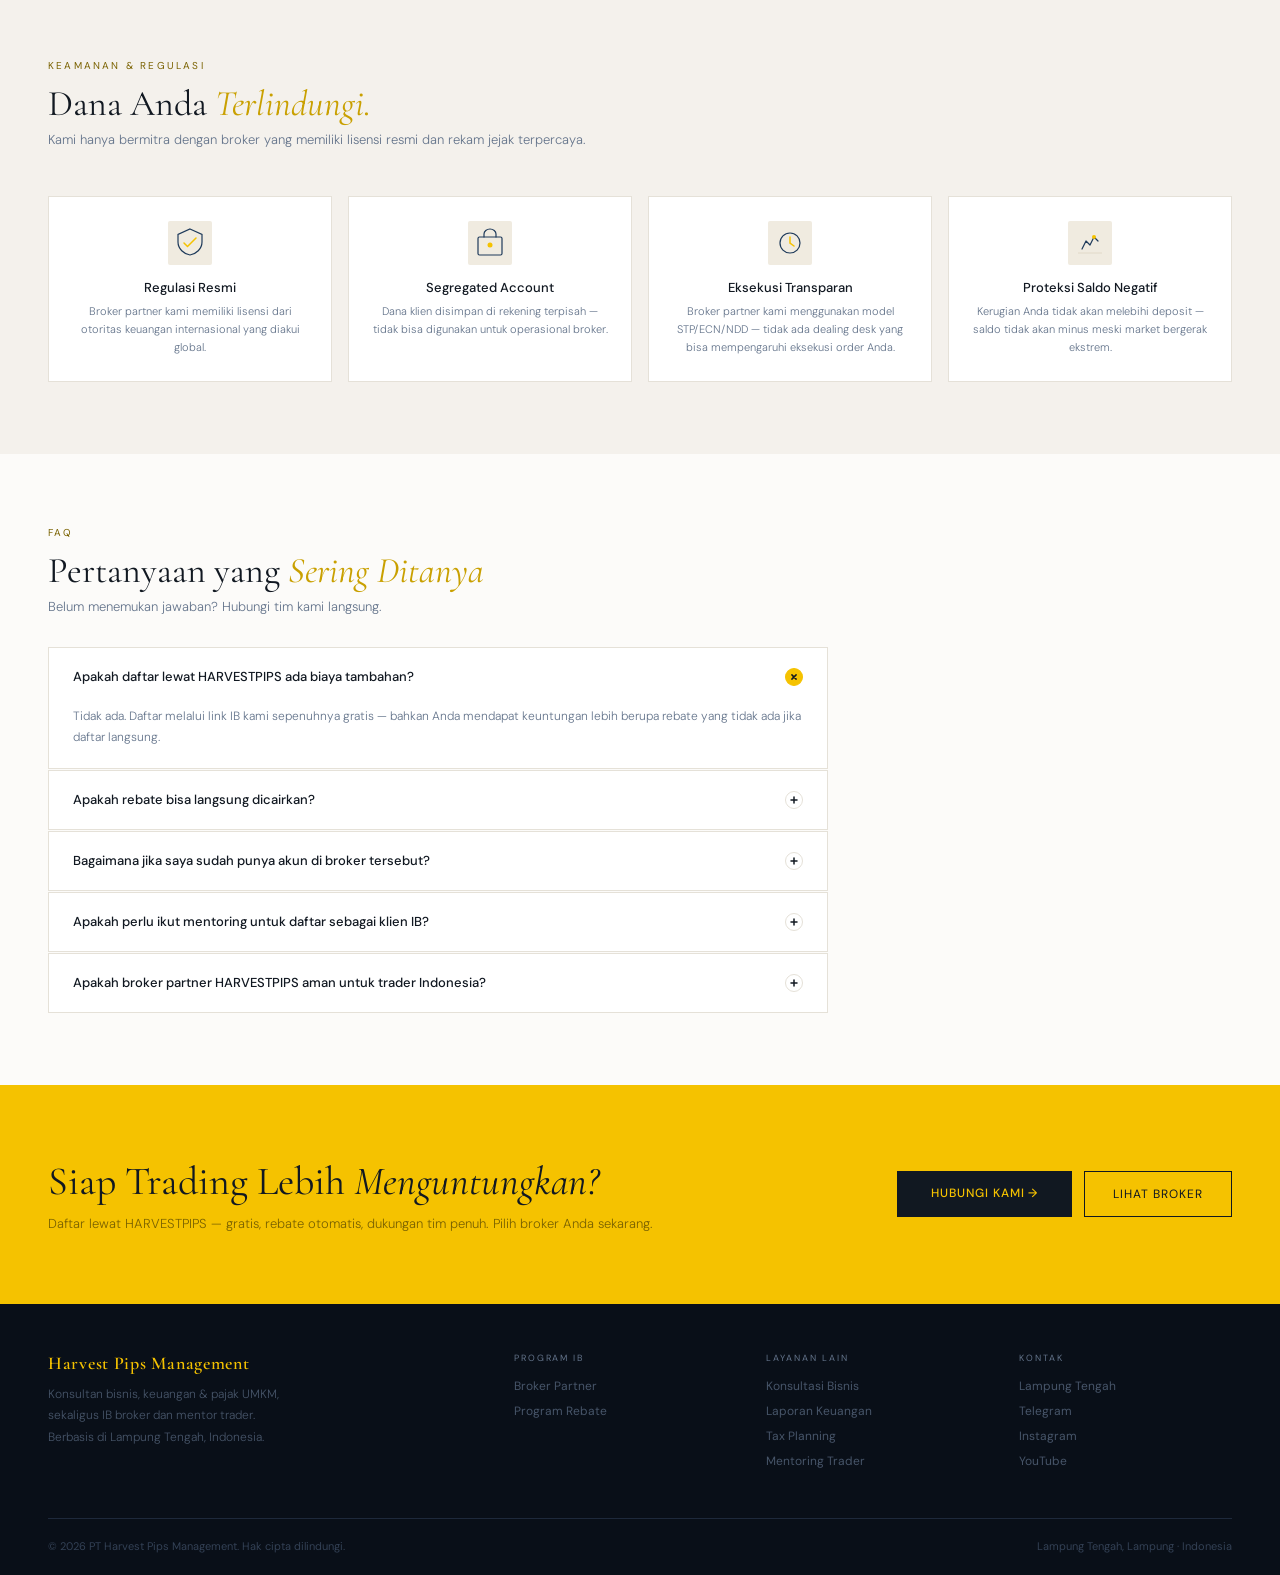
==== commit 006f0c50: "Update ib-broker.html" ====
--- a/public/ib-broker.html
+++ b/public/ib-broker.html
@@ -145,7 +145,7 @@
     }
     .ib-flow-num {
       font-family: 'Cormorant Garamond', serif;
-      font-size: 22px; font-weight: 600; color: #1E293B;
+      font-size: 22px; font-weight: 600; color: var(--gold-dim);
       line-height: 1; flex-shrink: 0; width: 22px;
     }
     .ib-flow-txt { font-size: 12px; color: #94A3B8; line-height: 1.6; padding-top: 2px; }
@@ -316,10 +316,10 @@
     .r-step { background: #1E293B; border: 0.5px solid #334155; padding: 16px 18px; display: flex; gap: 16px; align-items: flex-start; }
     .r-step-n {
       font-family: 'Cormorant Garamond', serif;
-      font-size: 28px; font-weight: 600; color: #334155;
+      font-size: 28px; font-weight: 600; color: var(--gold-dim);
       line-height: 1; flex-shrink: 0; width: 28px;
     }
-    .r-step-title { font-size: 12px; font-weight: 700; color: #CBD5E1; margin-bottom: 3px; letter-spacing: 0.06em; }
+    .r-step-title { font-size: 12px; font-weight: 700; color: #E2EAF4; margin-bottom: 3px; letter-spacing: 0.06em; }
     .r-step-desc  { font-size: 11px; color: #94A3B8; line-height: 1.65; }
 
     .rebate-card { background: #1E293B; border: 0.5px solid #334155; padding: 28px; }
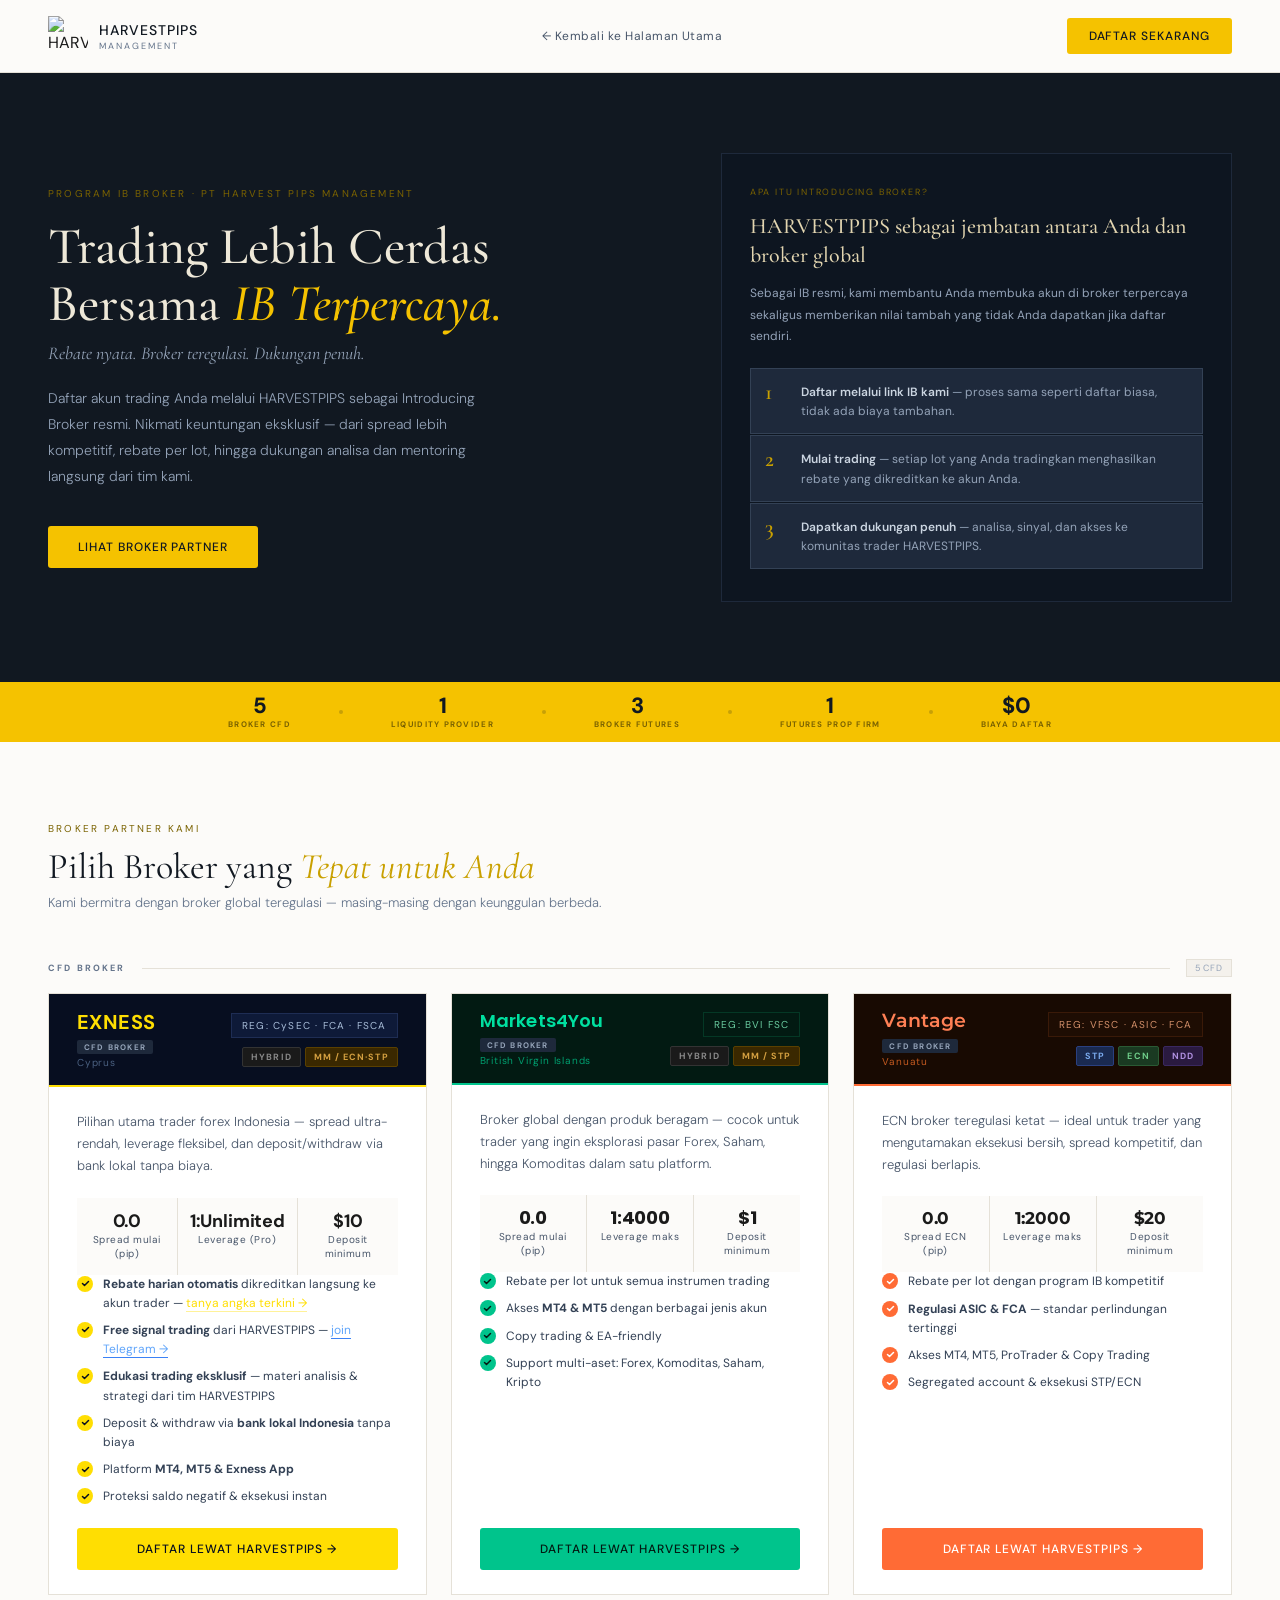
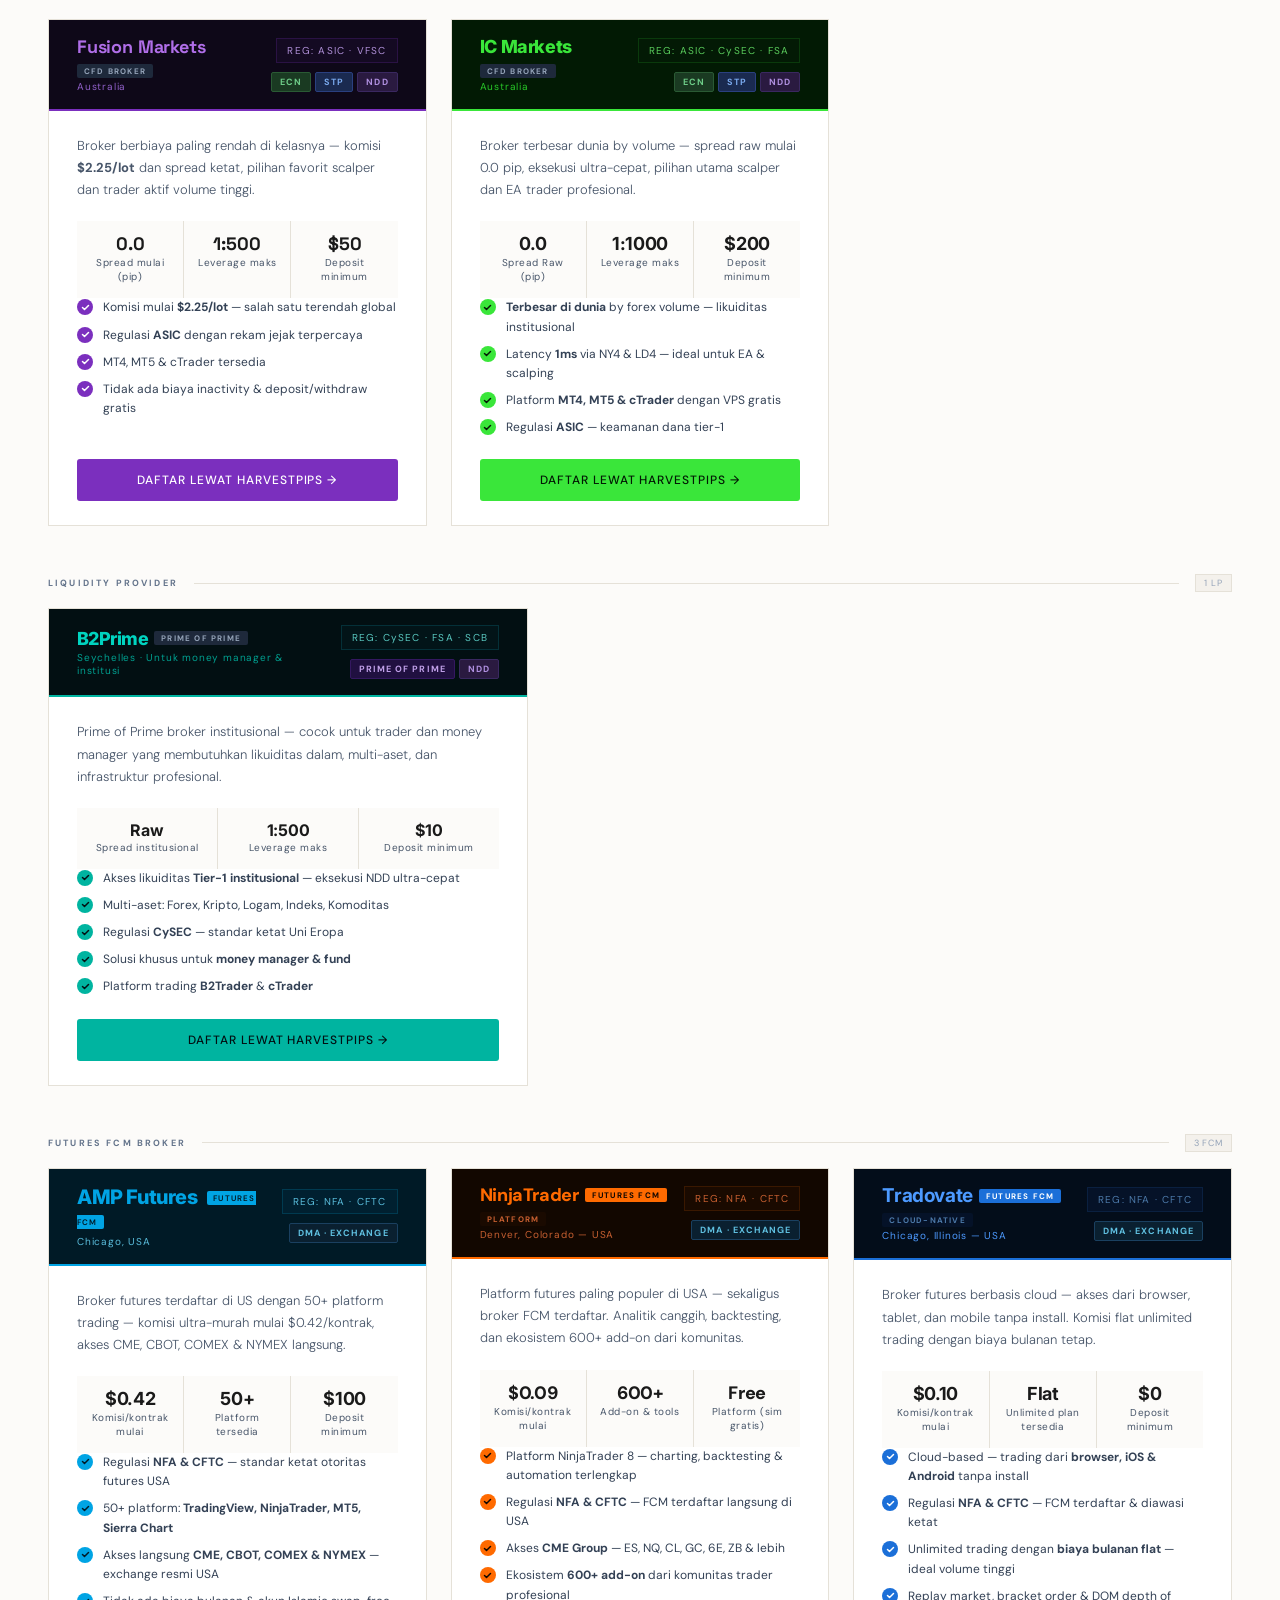
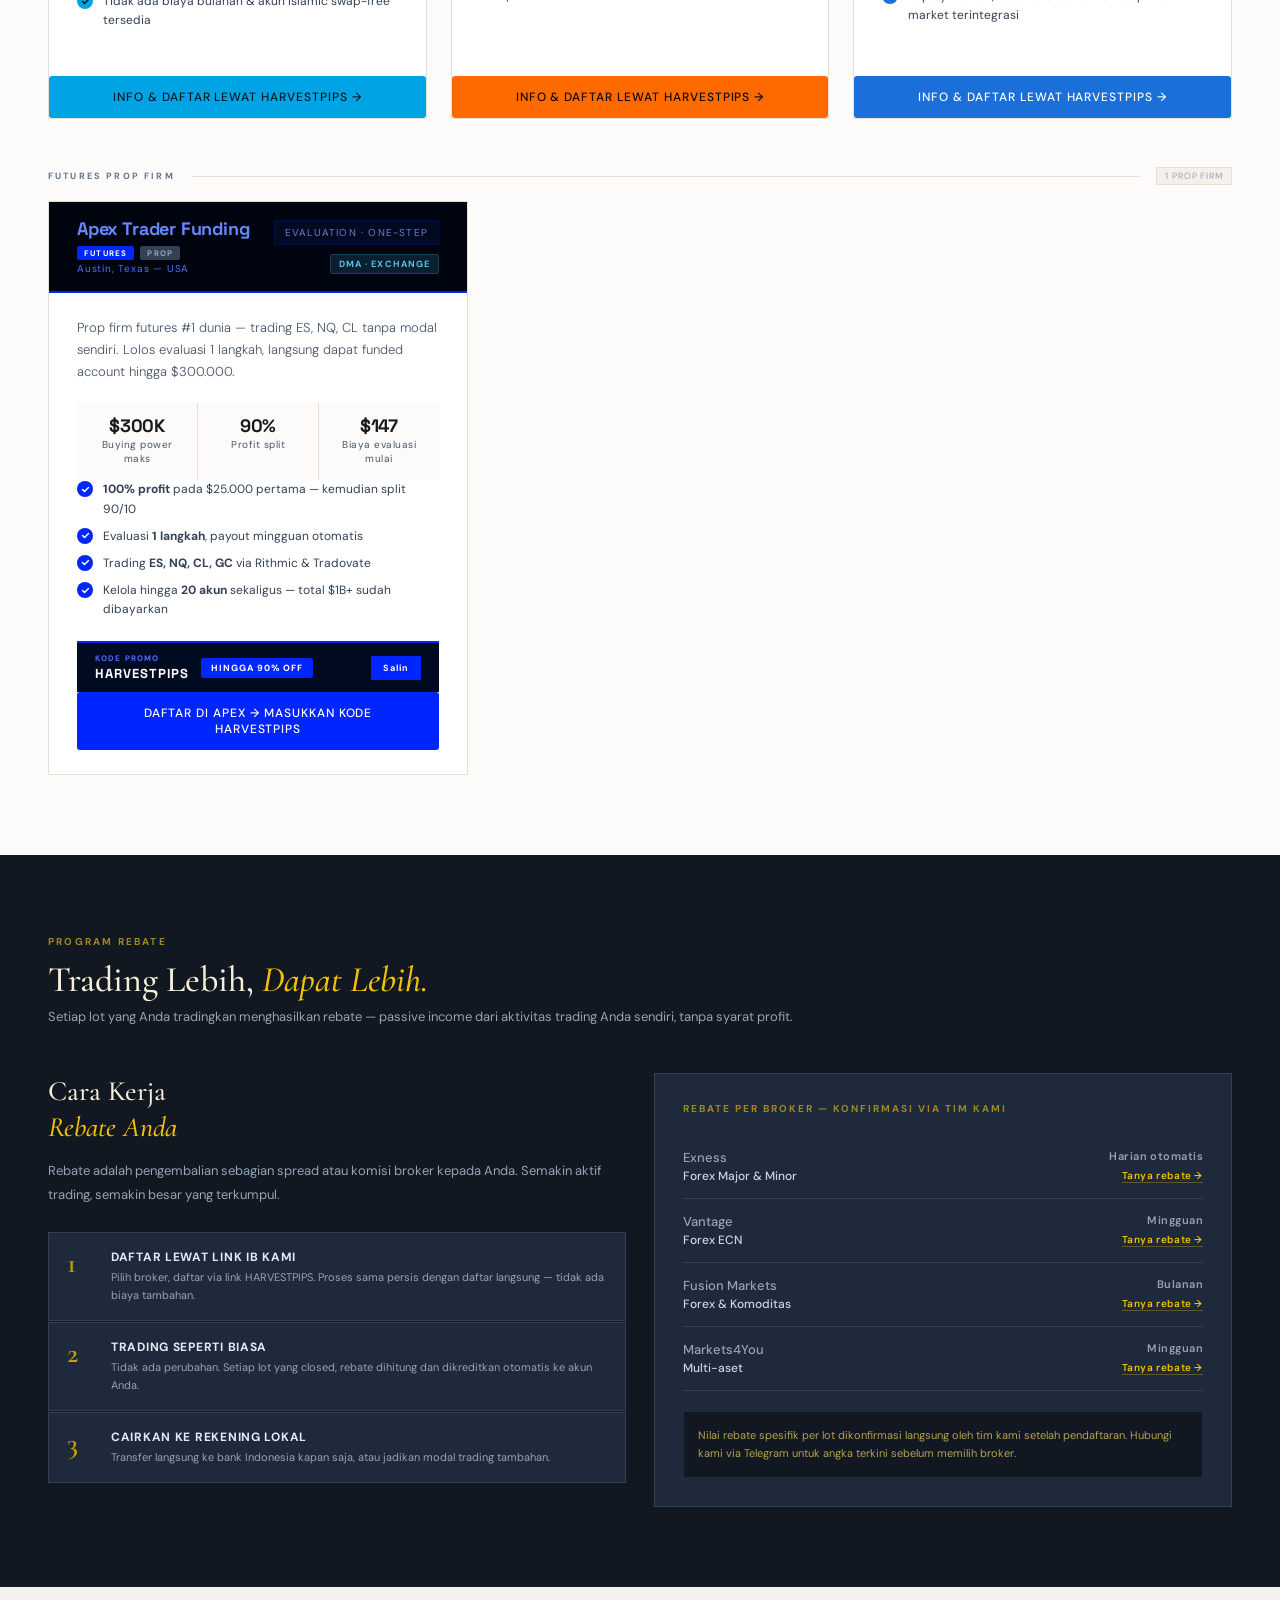
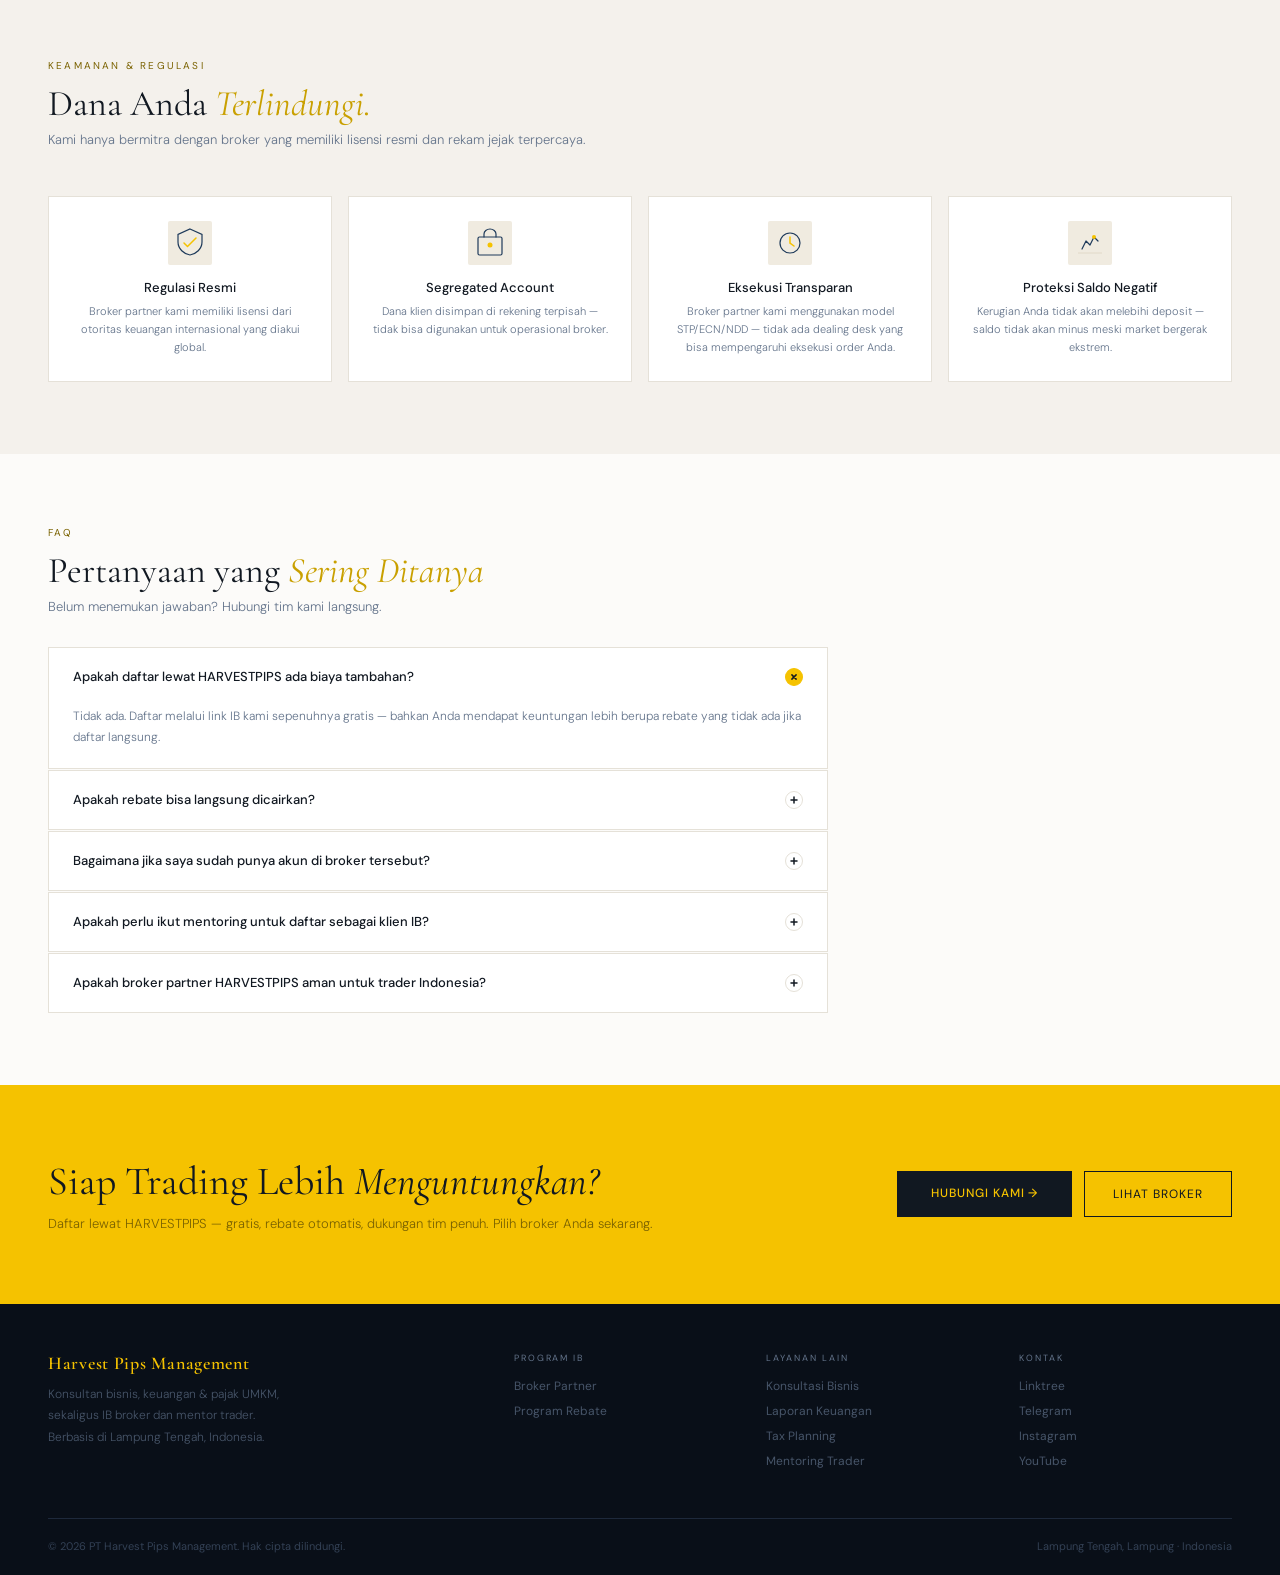
==== commit 8813e4a0: "Update ib-broker.html" ====
--- a/public/ib-broker.html
+++ b/public/ib-broker.html
@@ -1417,7 +1417,7 @@
       </div>
       <div>
         <div class="ft-col-h">KONTAK</div>
-        <a class="ft-link" href="#">Lampung Tengah</a>
+        <a class="ft-link" href="https://linktr.ee/harvestpips_com">Linktree</a>
         <a class="ft-link" href="https://t.me/harvestpips_com">Telegram</a>
         <a class="ft-link" href="https://instagram.com/harvestpips_com" target="_blank" rel="noopener">Instagram</a>
         <a class="ft-link" href="https://youtube.com/@harvestpips_com" target="_blank" rel="noopener">YouTube</a>
